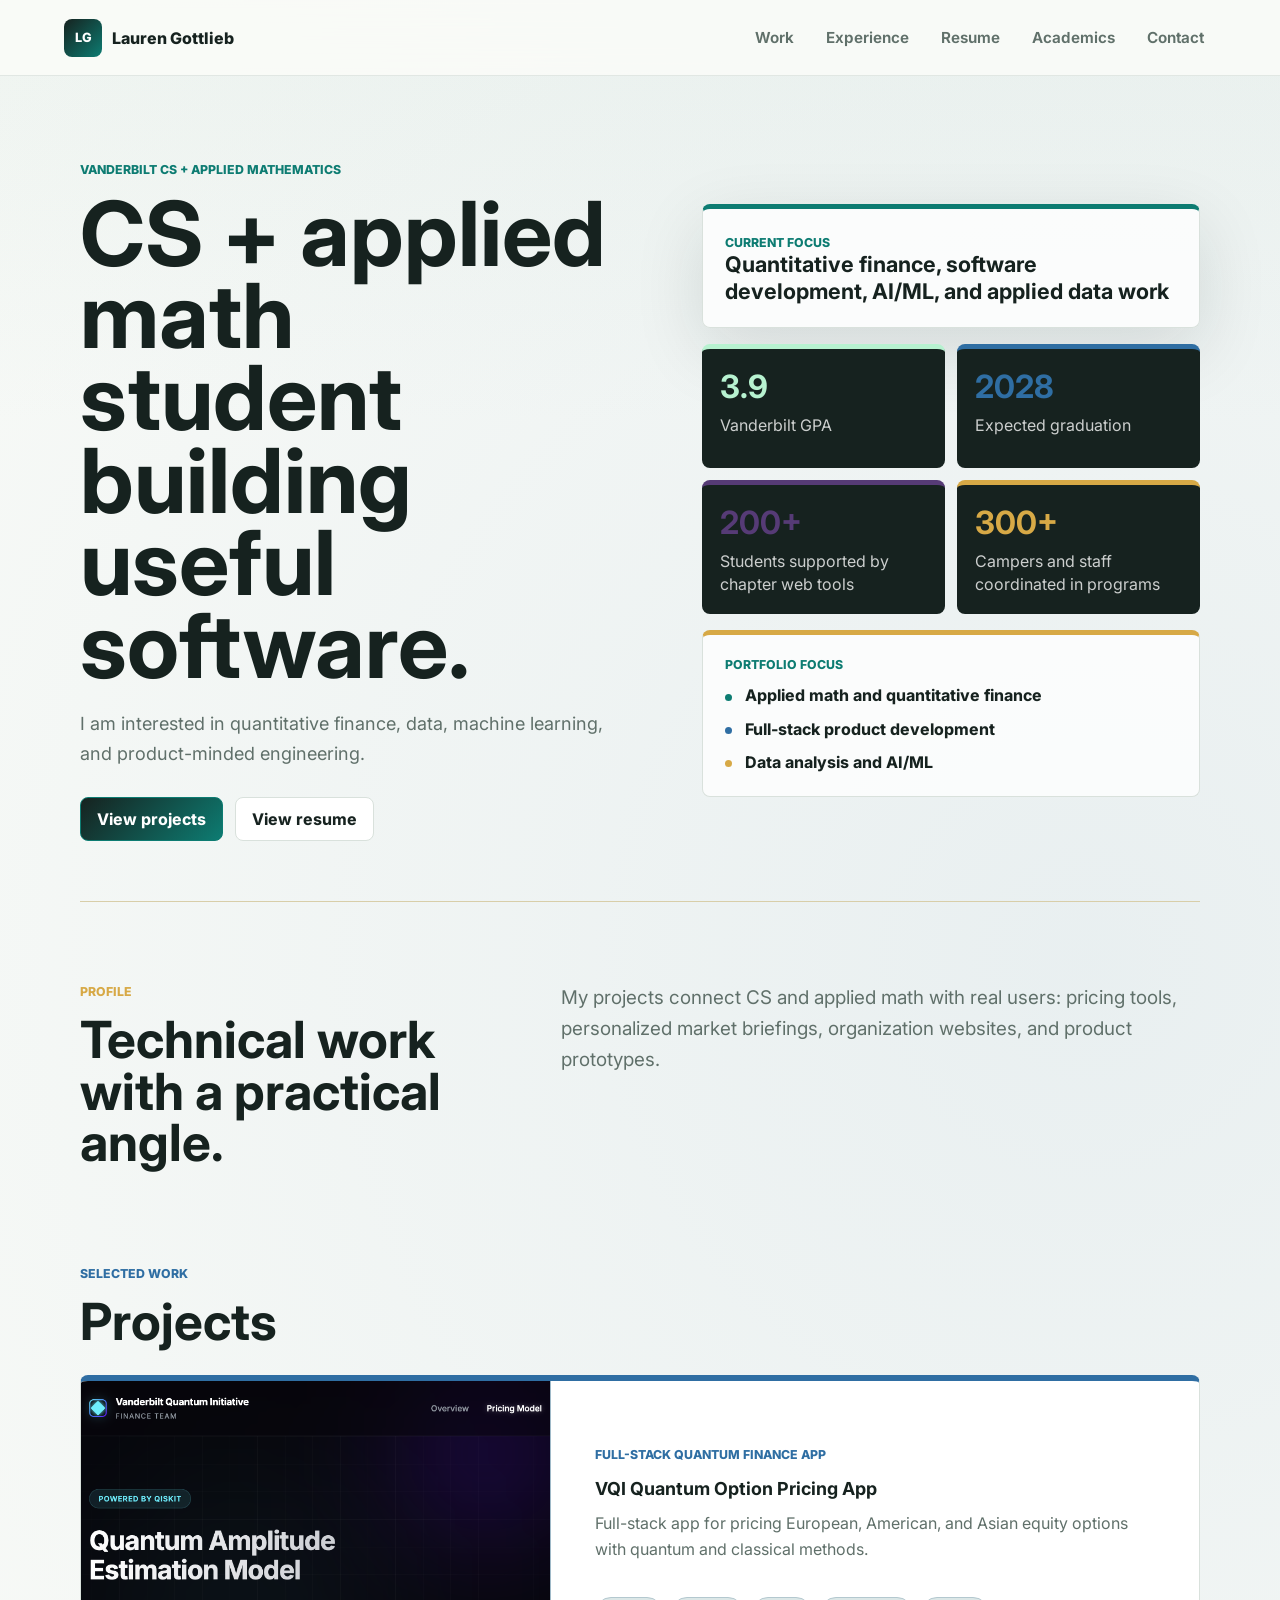
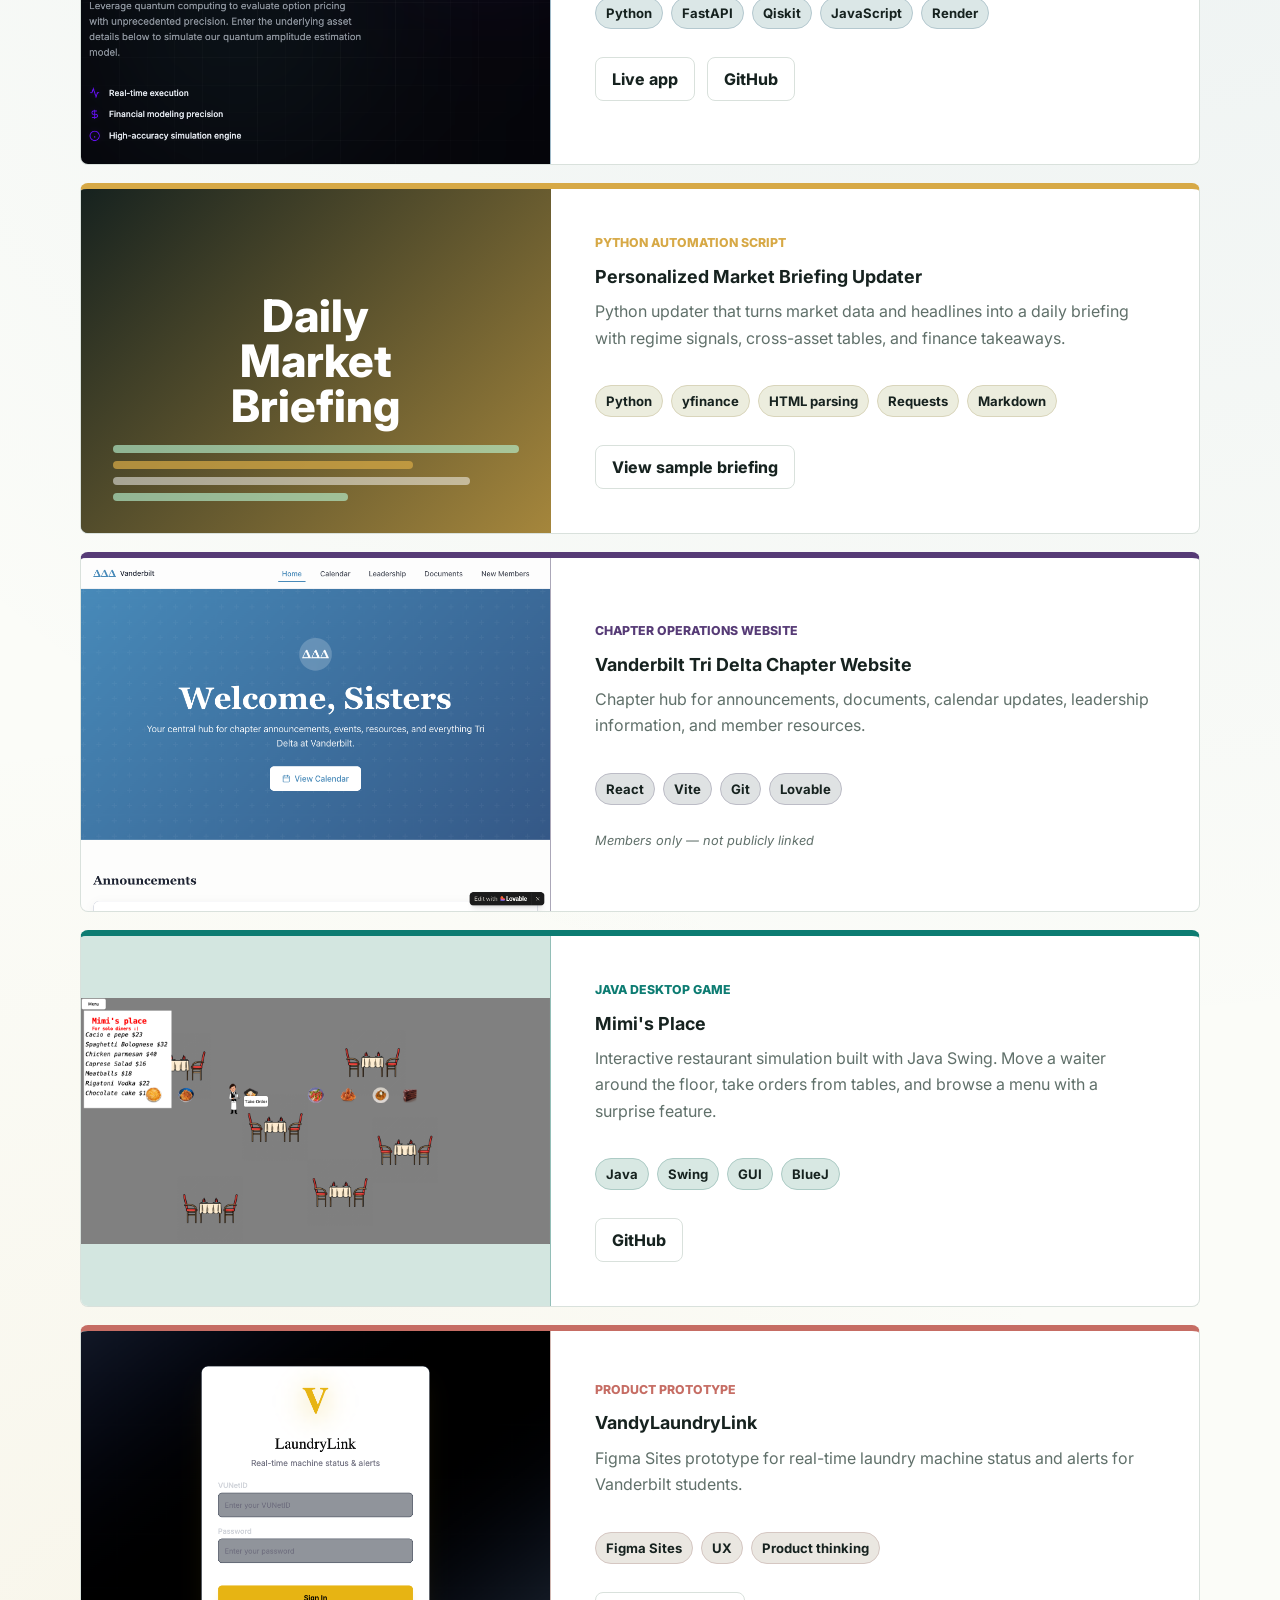
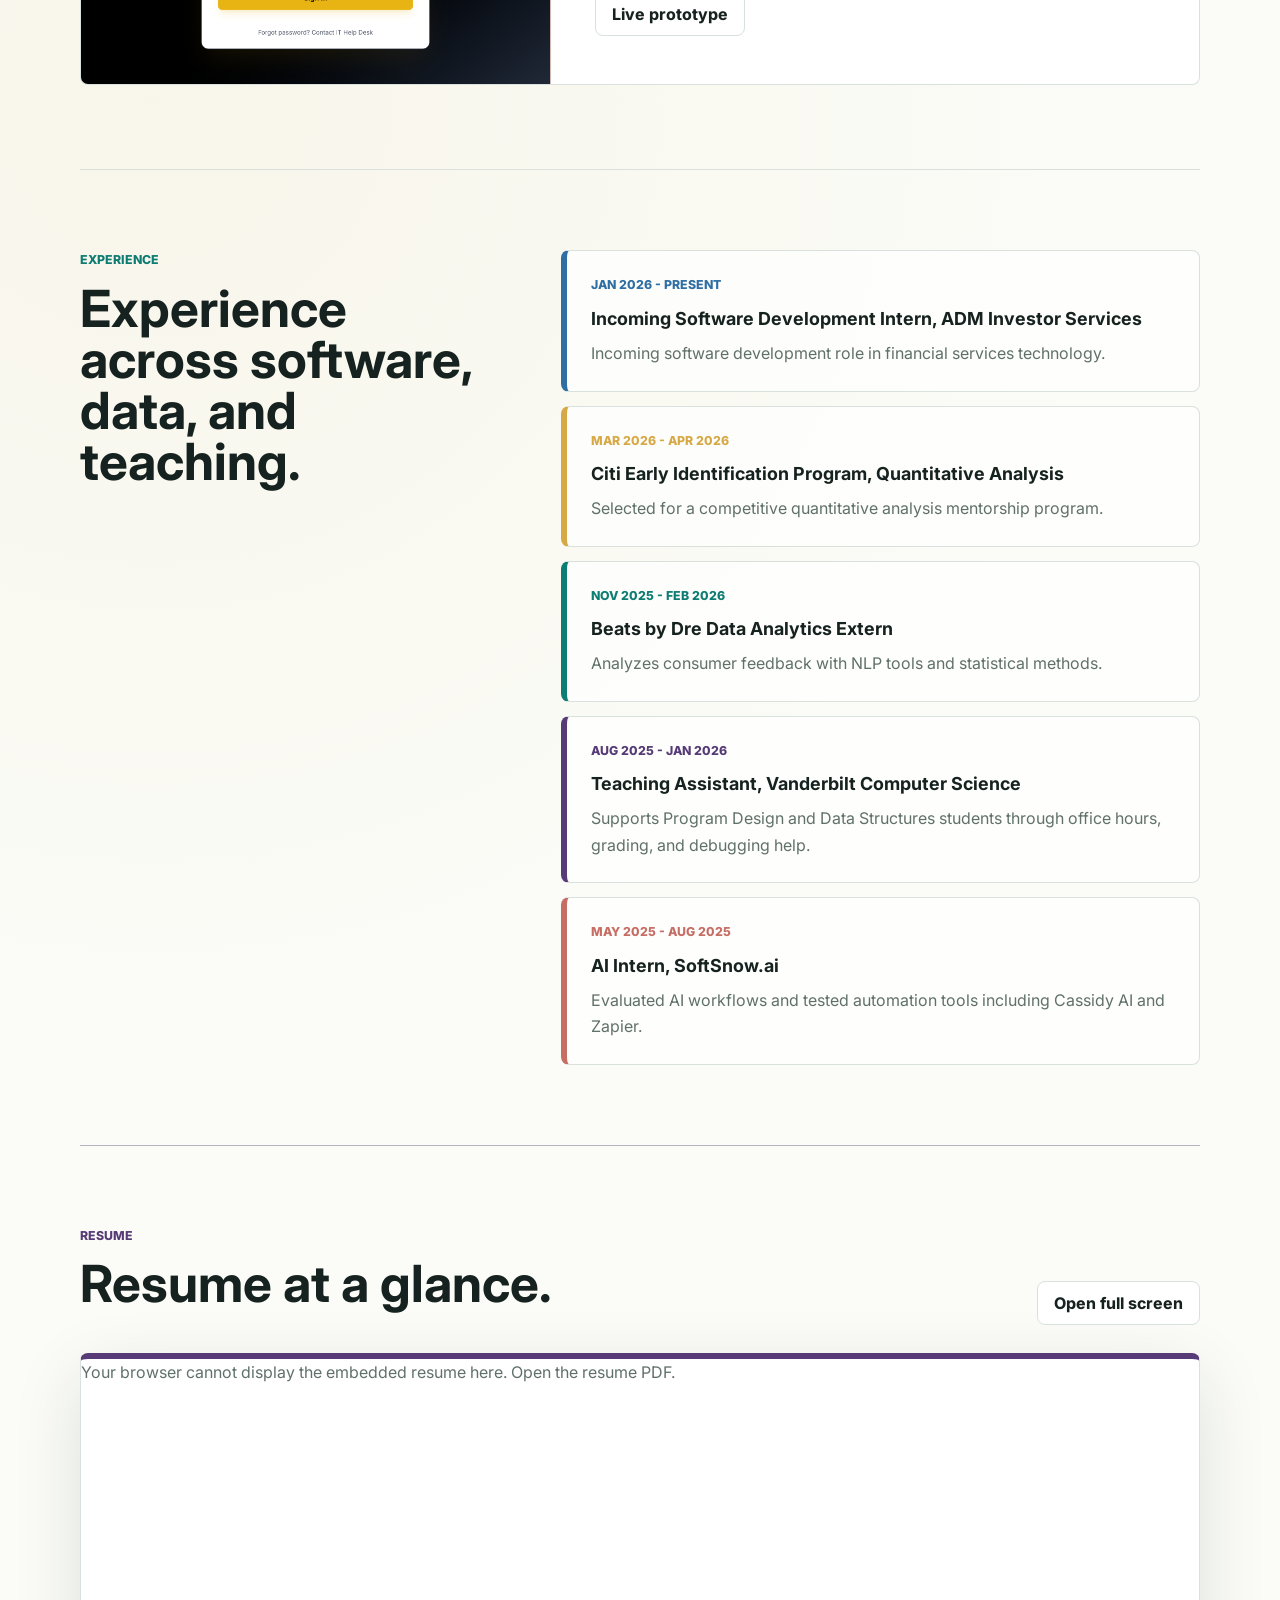
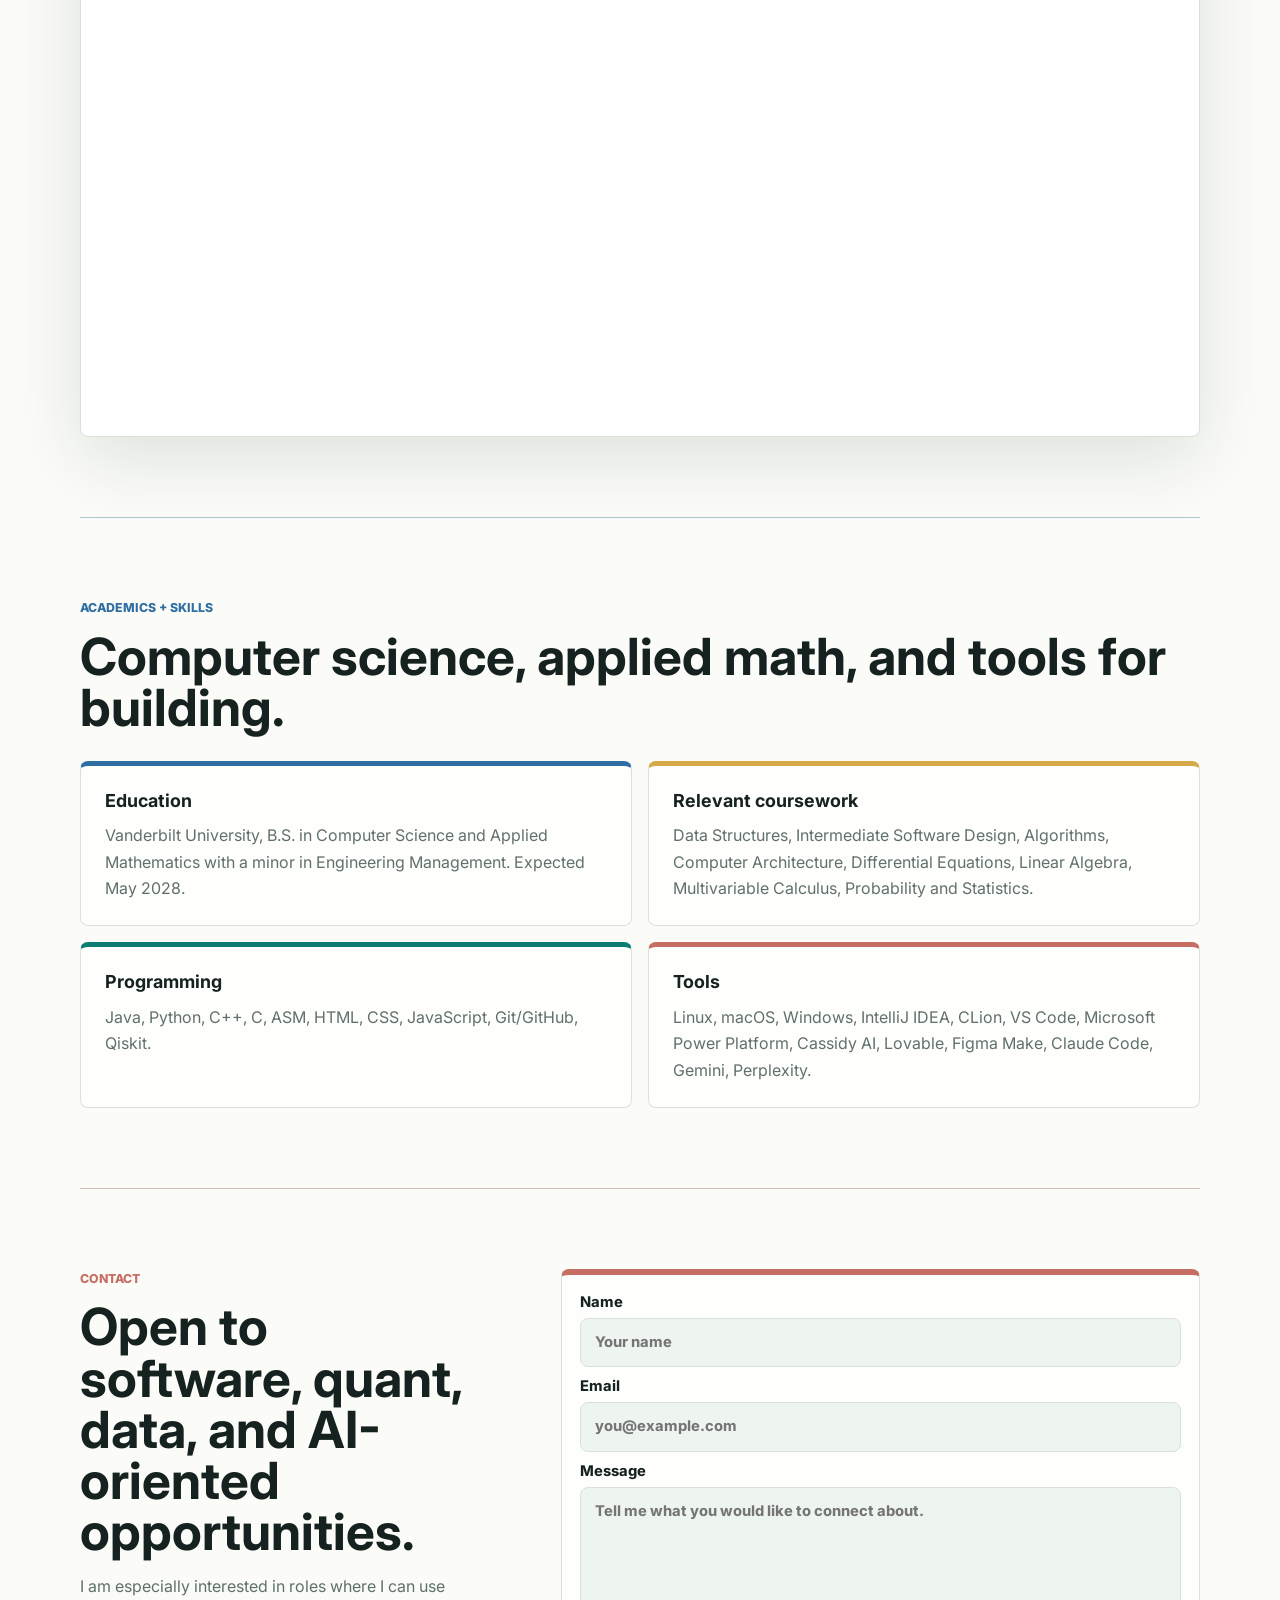
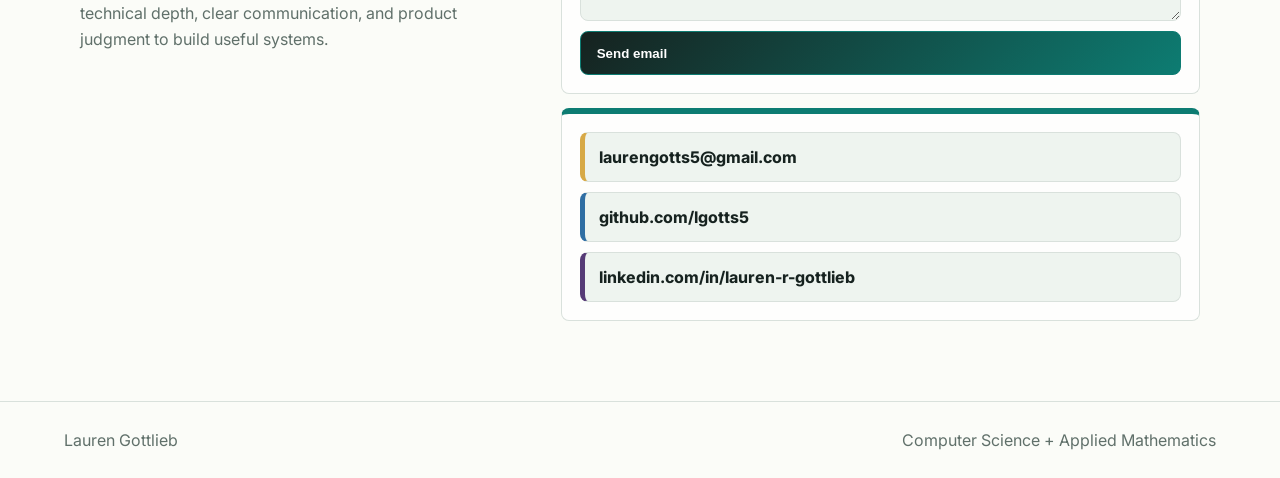
==== index.html @ f1e28b7d "Update index.html" ====
<!doctype html>
<html lang="en">
  <head>
    <meta charset="utf-8" />
    <meta name="viewport" content="width=device-width, initial-scale=1" />
    <meta
      name="description"
      content="Lauren Gottlieb is a Vanderbilt Computer Science and Applied Mathematics student building software across quantitative finance, data analytics, and web tools."
    />
    <title>Lauren Gottlieb | CS + Applied Math Portfolio</title>
    <link rel="preconnect" href="https://fonts.googleapis.com" />
    <link rel="preconnect" href="https://fonts.gstatic.com" crossorigin />
    <link
      href="https://fonts.googleapis.com/css2?family=Inter:wght@400;500;600;700;800&display=swap"
      rel="stylesheet"
    />
    <link rel="stylesheet" href="styles.css" />
  </head>
  <body>
    <header class="site-header">
      <a class="brand" href="#top" aria-label="Lauren Gottlieb home">
        <span class="brand-mark">LG</span>
        <span>Lauren Gottlieb</span>
      </a>
      <button class="nav-toggle" type="button" aria-label="Toggle navigation" aria-expanded="false">
        <span></span>
        <span></span>
      </button>
      <nav class="site-nav" aria-label="Main navigation">
        <a href="#work">Work</a>
        <a href="#experience">Experience</a>
        <a href="#resume">Resume</a>
        <a href="#academics">Academics</a>
        <a href="#contact">Contact</a>
      </nav>
    </header>

    <main id="top">
      <section class="hero section-shell">
        <div class="hero-copy">
          <p class="eyebrow">Vanderbilt CS + Applied Mathematics</p>
          <h1>CS + applied math student building useful software.</h1>
          <p class="hero-text">
            I am interested in quantitative finance, data, machine learning, and product-minded
            engineering.
          </p>
          <div class="hero-actions" aria-label="Primary links">
            <a class="button primary" href="#work">View projects</a>
            <a class="button secondary" href="#resume">View resume</a>
          </div>
        </div>
        <div class="hero-panel" aria-label="Portfolio highlights">
          <div class="signal-card">
            <span class="signal-label">Current focus</span>
            <strong>Quantitative finance, software development, AI/ML, and applied data work</strong>
          </div>
          <div class="metric-grid">
            <div>
              <strong>3.9</strong>
              <span>Vanderbilt GPA</span>
            </div>
            <div>
              <strong>2028</strong>
              <span>Expected graduation</span>
            </div>
            <div>
              <strong>200+</strong>
              <span>Students supported by chapter web tools</span>
            </div>
            <div>
              <strong>300+</strong>
              <span>Campers and staff coordinated in programs</span>
            </div>
          </div>
          <div class="focus-list" aria-label="Portfolio focus areas">
            <span>Portfolio focus</span>
            <ul>
              <li>Applied math and quantitative finance</li>
              <li>Full-stack product development</li>
              <li>Data analysis and AI/ML</li>
            </ul>
          </div>
        </div>
      </section>

      <section class="section-shell intro-grid" aria-label="Profile summary">
        <div>
          <p class="section-kicker">Profile</p>
          <h2>Technical work with a practical angle.</h2>
        </div>
        <p>
          My projects connect CS and applied math with real users: pricing tools, personalized
          market briefings, organization websites, and product prototypes.
        </p>
      </section>

      <section class="section-shell" id="work">
        <div class="section-heading">
          <p class="section-kicker">Selected Work</p>
          <h2>Projects</h2>
        </div>
        <div class="project-grid">
          <article class="project-card featured project-quantum">
            <div class="project-visual screenshot-visual">
              <img
                src="assets/vqi-app-screenshot.png"
                alt="Screenshot of the VQI Quantum Option Pricing App interface"
              />
            </div>
            <div class="project-content">
              <p class="project-type">Full-stack quantum finance app</p>
              <h3>VQI Quantum Option Pricing App</h3>
              <p>
                Full-stack app for pricing European, American, and Asian equity options with
                quantum and classical methods.
              </p>
              <ul class="tag-list" aria-label="Technologies">
                <li>Python</li>
                <li>FastAPI</li>
                <li>Qiskit</li>
                <li>JavaScript</li>
                <li>Render</li>
              </ul>
              <div class="link-row">
                <a href="https://vqifinanceapp.onrender.com" target="_blank" rel="noreferrer">Live app</a>
                <a href="https://github.com/lgotts5/vqifinanceapp" target="_blank" rel="noreferrer">GitHub</a>
              </div>
            </div>
          </article>

          <article class="project-card project-briefing">
            <div class="project-visual briefing">
              <span>Daily Market Briefing</span>
              <div class="ticker-tape">
                <i></i><i></i><i></i><i></i>
              </div>
            </div>
            <div class="project-content">
              <p class="project-type">Python automation script</p>
              <h3>Personalized Market Briefing Updater</h3>
              <p>
                Python updater that turns market data and headlines into a daily briefing with
                regime signals, cross-asset tables, and finance takeaways.
              </p>
              <ul class="tag-list" aria-label="Technologies">
                <li>Python</li>
                <li>yfinance</li>
                <li>HTML parsing</li>
                <li>Requests</li>
                <li>Markdown</li>
              </ul>
              <div class="link-row">
                <a href="briefing.html" target="_blank" rel="noreferrer">View sample briefing</a>
              </div>
            </div>
          </article>

          <article class="project-card project-community">
            <div class="project-visual screenshot-visual">
              <img
                src="assets/tridelta-screenshot.png"
                alt="Screenshot of the Vanderbilt Tri Delta chapter website"
              />
            </div>
            <div class="project-content">
              <p class="project-type">Chapter operations website</p>
              <h3>Vanderbilt Tri Delta Chapter Website</h3>
              <p>
                Chapter hub for announcements, documents, calendar updates, leadership information,
                and member resources.
              </p>
              <ul class="tag-list" aria-label="Technologies">
                <li>React</li>
                <li>Vite</li>
                <li>Git</li>
                <li>Lovable</li>
              </ul>
              <div class="link-row">
                <span class="link-note">Members only — not publicly linked</span>
              </div>
            </div>
          </article>

          <article class="project-card project-restaurant">
            <div class="project-visual screenshot-visual">
              <img
                src="assets/restaurant-screenshot.png"
                alt="Screenshot of Mimi's Place restaurant simulation"
                style="object-fit: contain; object-position: center;"
              />
            </div>
            <div class="project-content">
              <p class="project-type">Java desktop game</p>
              <h3>Mimi's Place</h3>
              <p>
                Interactive restaurant simulation built with Java Swing. Move a waiter around the floor, take orders from tables, and browse a menu with a surprise feature.
              </p>
              <ul class="tag-list" aria-label="Technologies">
                <li>Java</li>
                <li>Swing</li>
                <li>GUI</li>
                <li>BlueJ</li>
              </ul>
              <div class="link-row">
                <a href="https://github.com/lgotts5/restaurant-simulation" target="_blank" rel="noreferrer">GitHub</a>
              </div>
            </div>
          </article>

          <article class="project-card project-product">
            <div class="project-visual screenshot-visual">
              <img
                src="assets/laundrylink-screenshot.png"
                alt="Screenshot of the VandyLaundryLink prototype"
              />
            </div>
            <div class="project-content">
              <p class="project-type">Product prototype</p>
              <h3>VandyLaundryLink</h3>
              <p>
                Figma Sites prototype for real-time laundry machine status and alerts for
                Vanderbilt students.
              </p>
              <ul class="tag-list" aria-label="Technologies">
                <li>Figma Sites</li>
                <li>UX</li>
                <li>Product thinking</li>
              </ul>
              <div class="link-row">
                <a href="https://hire-zero-86492255.figma.site" target="_blank" rel="noreferrer">Live prototype</a>
              </div>
            </div>
          </article>
        </div>
      </section>

      <section class="section-shell two-column" id="experience">
        <div class="section-heading sticky-heading">
          <p class="section-kicker">Experience</p>
          <h2>Experience across software, data, and teaching.</h2>
        </div>
        <div class="timeline">
          <article class="timeline-item">
            <p class="date">Jan 2026 - Present</p>
            <h3>Incoming Software Development Intern, ADM Investor Services</h3>
            <p>Incoming software development role in financial services technology.</p>
          </article>
          <article class="timeline-item">
            <p class="date">Mar 2026 - Apr 2026</p>
            <h3>Citi Early Identification Program, Quantitative Analysis</h3>
            <p>
              Selected for a competitive quantitative analysis mentorship program.
            </p>
          </article>
          <article class="timeline-item">
            <p class="date">Nov 2025 - Feb 2026</p>
            <h3>Beats by Dre Data Analytics Extern</h3>
            <p>
              Analyzes consumer feedback with NLP tools and statistical methods.
            </p>
          </article>
          <article class="timeline-item">
            <p class="date">Aug 2025 - Jan 2026</p>
            <h3>Teaching Assistant, Vanderbilt Computer Science</h3>
            <p>
              Supports Program Design and Data Structures students through office hours, grading,
              and debugging help.
            </p>
          </article>
          <article class="timeline-item">
            <p class="date">May 2025 - Aug 2025</p>
            <h3>AI Intern, SoftSnow.ai</h3>
            <p>
              Evaluated AI workflows and tested automation tools including Cassidy AI and Zapier.
            </p>
          </article>
        </div>
      </section>

      <section class="section-shell resume-section" id="resume">
        <div class="section-heading resume-heading">
          <div>
            <p class="section-kicker">Resume</p>
            <h2>Resume at a glance.</h2>
          </div>
          <a class="button secondary" href="assets/Lauren Gottlieb Resume 2.0.pdf" target="_blank" rel="noreferrer">
            Open full screen
          </a>
        </div>
        <div class="resume-frame" aria-label="Embedded resume PDF">
          <object data="assets/Lauren Gottlieb Resume 2.0.pdf#toolbar=0" type="application/pdf">
            <p>
              Your browser cannot display the embedded resume here.
              <a href="assets/Lauren Gottlieb Resume 2.0.pdf" target="_blank" rel="noreferrer">Open the resume PDF</a>.
            </p>
          </object>
        </div>
      </section>

      <section class="section-shell skills-band" id="academics">
        <div class="section-heading">
          <p class="section-kicker">Academics + Skills</p>
          <h2>Computer science, applied math, and tools for building.</h2>
        </div>
        <div class="skills-grid">
          <div class="skill-block">
            <h3>Education</h3>
            <p>
              Vanderbilt University, B.S. in Computer Science and Applied Mathematics with a minor
              in Engineering Management. Expected May 2028.
            </p>
          </div>
          <div class="skill-block">
            <h3>Relevant coursework</h3>
            <p>
              Data Structures, Intermediate Software Design, Algorithms, Computer Architecture,
              Differential Equations, Linear Algebra, Multivariable Calculus, Probability and Statistics.
            </p>
          </div>
          <div class="skill-block">
            <h3>Programming</h3>
            <p>Java, Python, C++, C, ASM, HTML, CSS, JavaScript, Git/GitHub, Qiskit.</p>
          </div>
          <div class="skill-block">
            <h3>Tools</h3>
            <p>
              Linux, macOS, Windows, IntelliJ IDEA, CLion, VS Code, Microsoft Power Platform,
              Cassidy AI, Lovable, Figma Make, Claude Code, Gemini, Perplexity.
            </p>
          </div>
        </div>
      </section>

      <section class="section-shell contact-section" id="contact">
        <div>
          <p class="section-kicker">Contact</p>
          <h2>Open to software, quant, data, and AI-oriented opportunities.</h2>
          <p>
            I am especially interested in roles where I can use technical depth, clear communication,
            and product judgment to build useful systems.
          </p>
        </div>
        <div class="contact-stack">
          <form class="contact-form" id="contact-form">
            <label>
              Name
              <input name="name" type="text" autocomplete="name" placeholder="Your name" required />
            </label>
            <label>
              Email
              <input name="email" type="email" autocomplete="email" placeholder="you@example.com" required />
            </label>
            <label>
              Message
              <textarea name="message" rows="5" placeholder="Tell me what you would like to connect about." required></textarea>
            </label>
            <button class="button primary" type="submit">Send email</button>
          </form>
          <div class="contact-card" aria-label="Profile links">
            <a href="mailto:laurengotts5@gmail.com" target="_blank" rel="noreferrer">laurengotts5@gmail.com</a>
            <a href="https://github.com/lgotts5" target="_blank" rel="noreferrer">github.com/lgotts5</a>
            <a href="https://www.linkedin.com/in/lauren-r-gottlieb/" target="_blank" rel="noreferrer">linkedin.com/in/lauren-r-gottlieb</a>
          </div>
        </div>
      </section>
    </main>

    <footer class="site-footer">
      <span>Lauren Gottlieb</span>
      <span>Computer Science + Applied Mathematics</span>
    </footer>

    <script src="script.js"></script>
  </body>
</html>
---- styles.css ----
:root {
  --ink: #16221f;
  --muted: #60706a;
  --line: #d9e1dc;
  --paper: #fbfcf8;
  --soft: #eef4ef;
  --mint: #b7f2d0;
  --teal: #0d7c72;
  --blue: #2f6ea3;
  --plum: #563b76;
  --gold: #d7a946;
  --rose: #c66d64;
  --white: #ffffff;
  --shadow: 0 22px 70px rgba(20, 35, 31, 0.12);
}

* {
  box-sizing: border-box;
}

html {
  scroll-behavior: smooth;
}

body {
  margin: 0;
  font-family: Inter, system-ui, -apple-system, BlinkMacSystemFont, "Segoe UI", sans-serif;
  color: var(--ink);
  background:
    radial-gradient(circle at 85% 14%, rgba(47, 110, 163, 0.09), transparent 28%),
    radial-gradient(circle at 12% 48%, rgba(215, 169, 70, 0.08), transparent 26%),
    linear-gradient(180deg, rgba(238, 244, 239, 0.8), rgba(251, 252, 248, 0) 420px),
    var(--paper);
}

a {
  color: inherit;
  text-decoration: none;
}

.site-header {
  position: sticky;
  top: 0;
  z-index: 10;
  display: flex;
  align-items: center;
  justify-content: space-between;
  gap: 24px;
  padding: 18px clamp(20px, 5vw, 72px);
  background: rgba(251, 252, 248, 0.86);
  border-bottom: 1px solid rgba(217, 225, 220, 0.75);
  backdrop-filter: blur(16px);
}

.brand {
  display: inline-flex;
  align-items: center;
  gap: 10px;
  font-weight: 800;
}

.brand-mark {
  display: grid;
  width: 38px;
  height: 38px;
  place-items: center;
  color: var(--white);
  background: linear-gradient(135deg, var(--ink), var(--teal));
  border-radius: 8px;
  font-size: 0.8rem;
}

.site-nav {
  display: flex;
  align-items: center;
  gap: 8px;
}

.site-nav a {
  padding: 10px 12px;
  color: var(--muted);
  border-radius: 8px;
  font-size: 0.95rem;
  font-weight: 650;
}

.site-nav a:hover {
  color: var(--ink);
  background: var(--soft);
}

.nav-toggle {
  display: none;
}

.section-shell {
  width: min(1120px, calc(100% - 40px));
  margin: 0 auto;
}

.hero {
  display: grid;
  grid-template-columns: minmax(0, 1.05fr) minmax(320px, 0.95fr);
  gap: clamp(32px, 6vw, 72px);
  align-items: center;
  min-height: calc(100vh - 75px);
  padding: 72px 0 48px;
}

.eyebrow,
.section-kicker,
.project-type,
.date,
.signal-label {
  margin: 0 0 12px;
  color: var(--teal);
  font-size: 0.77rem;
  font-weight: 800;
  letter-spacing: 0;
  text-transform: uppercase;
}

h1,
h2,
h3,
p {
  margin-top: 0;
}

h1 {
  max-width: 740px;
  margin-bottom: 22px;
  font-size: clamp(3.1rem, 7vw, 6.8rem);
  line-height: 0.92;
  letter-spacing: 0;
}

h2 {
  margin-bottom: 16px;
  font-size: clamp(2rem, 4vw, 3.7rem);
  line-height: 1;
  letter-spacing: 0;
}

h3 {
  margin-bottom: 10px;
  font-size: 1.12rem;
  line-height: 1.25;
}

p {
  color: var(--muted);
  line-height: 1.65;
}

.hero-text {
  max-width: 650px;
  font-size: 1.13rem;
}

.hero-actions,
.link-row {
  display: flex;
  flex-wrap: wrap;
  gap: 12px;
  margin-top: 28px;
}

.link-note {
  font-size: 0.8rem;
  color: var(--muted, #888);
  font-style: italic;
  align-self: center;
}

.button,
.link-row a {
  display: inline-flex;
  align-items: center;
  min-height: 44px;
  padding: 0 16px;
  border: 1px solid var(--line);
  border-radius: 8px;
  font-weight: 750;
}

.button.primary {
  color: var(--white);
  background: linear-gradient(135deg, var(--ink), var(--teal));
  border-color: var(--teal);
}

.button.secondary,
.link-row a {
  background: var(--white);
}

.button:hover,
.link-row a:hover,
.contact-card a:hover {
  transform: translateY(-1px);
  box-shadow: 0 10px 24px rgba(20, 35, 31, 0.1);
}

.button.primary:hover {
  border-color: var(--gold);
  box-shadow: 0 12px 28px rgba(13, 124, 114, 0.2);
}

.hero-panel {
  display: grid;
  gap: 16px;
}

.signal-card,
.code-window,
.focus-list,
.skill-block,
.contact-card,
.contact-form,
.resume-frame {
  background: rgba(255, 255, 255, 0.78);
  border: 1px solid var(--line);
  border-radius: 8px;
  box-shadow: var(--shadow);
}

.signal-card {
  padding: 22px;
  border-top: 5px solid var(--teal);
}

.signal-card strong {
  display: block;
  font-size: 1.35rem;
  line-height: 1.25;
}

.metric-grid {
  display: grid;
  grid-template-columns: repeat(2, minmax(0, 1fr));
  gap: 12px;
}

.metric-grid div {
  min-height: 124px;
  padding: 18px;
  background: var(--ink);
  border-top: 5px solid var(--metric-accent, var(--mint));
  border-radius: 8px;
}

.metric-grid div:nth-child(1) {
  --metric-accent: var(--mint);
}

.metric-grid div:nth-child(2) {
  --metric-accent: var(--blue);
}

.metric-grid div:nth-child(3) {
  --metric-accent: var(--plum);
}

.metric-grid div:nth-child(4) {
  --metric-accent: var(--gold);
}

.metric-grid strong {
  display: block;
  color: var(--metric-accent, var(--mint));
  font-size: 2rem;
}

.metric-grid span {
  display: block;
  margin-top: 8px;
  color: rgba(255, 255, 255, 0.78);
  line-height: 1.45;
}

.code-window {
  overflow: hidden;
  color: #dff7e8;
  background: #10211d;
}

.focus-list {
  padding: 22px;
  border-top: 5px solid var(--gold);
  box-shadow: none;
}

.focus-list span {
  display: block;
  margin-bottom: 12px;
  color: var(--teal);
  font-size: 0.77rem;
  font-weight: 800;
  letter-spacing: 0;
  text-transform: uppercase;
}

.focus-list ul {
  display: grid;
  gap: 10px;
  padding: 0;
  margin: 0;
  list-style: none;
}

.focus-list li {
  position: relative;
  padding-left: 20px;
  color: var(--ink);
  font-weight: 750;
  line-height: 1.45;
}

.focus-list li::before {
  position: absolute;
  top: 0.58em;
  left: 0;
  width: 7px;
  height: 7px;
  content: "";
  background: var(--teal);
  border-radius: 50%;
}

.focus-list li:nth-child(2)::before {
  background: var(--blue);
}

.focus-list li:nth-child(3)::before {
  background: var(--gold);
}

.window-dots {
  display: flex;
  gap: 7px;
  padding: 14px 16px;
  border-bottom: 1px solid rgba(255, 255, 255, 0.1);
}

.window-dots span {
  width: 10px;
  height: 10px;
  background: var(--gold);
  border-radius: 50%;
}

.window-dots span:nth-child(2) {
  background: var(--rose);
}

.window-dots span:nth-child(3) {
  background: var(--mint);
}

pre {
  margin: 0;
  padding: 22px;
  overflow-x: auto;
  font-size: 0.95rem;
  line-height: 1.65;
}

.intro-grid,
.two-column,
.contact-section {
  display: grid;
  grid-template-columns: 0.78fr 1.22fr;
  gap: clamp(28px, 6vw, 72px);
  padding: 80px 0;
  border-top: 1px solid var(--line);
}

.intro-grid {
  border-top-color: color-mix(in srgb, var(--gold) 34%, var(--line));
}

.intro-grid .section-kicker {
  color: var(--gold);
}

#work .section-kicker {
  color: var(--blue);
}

#experience .section-kicker {
  color: var(--teal);
}

#resume .section-kicker {
  color: var(--plum);
}

#academics .section-kicker {
  color: var(--blue);
}

#contact .section-kicker {
  color: var(--rose);
}

.intro-grid p:last-child {
  margin-bottom: 0;
  font-size: 1.18rem;
}

.section-heading {
  margin-bottom: 28px;
}

.project-grid {
  display: grid;
  gap: 18px;
  padding-bottom: 84px;
}

.project-card {
  display: grid;
  grid-template-columns: 0.42fr 0.58fr;
  min-height: 330px;
  overflow: hidden;
  background: var(--white);
  border: 1px solid var(--line);
  border-radius: 8px;
  border-top: 6px solid var(--accent, var(--teal));
}

.project-card.featured {
  min-height: 390px;
}

.project-visual {
  position: relative;
  display: grid;
  min-height: 260px;
  place-items: center;
  overflow: hidden;
  color: var(--white);
  font-weight: 800;
}

.project-visual span {
  position: relative;
  z-index: 2;
  width: min-content;
  min-width: 160px;
  text-align: center;
  font-size: clamp(1.35rem, 4vw, 2.8rem);
  line-height: 1;
}

.screenshot-visual {
  align-items: stretch;
  background: color-mix(in srgb, var(--accent, var(--teal)) 12%, var(--soft));
}

.screenshot-visual img {
  width: 100%;
  height: 100%;
  min-height: 260px;
  object-fit: cover;
  object-position: top center;
  border-right: 1px solid color-mix(in srgb, var(--accent, var(--teal)) 35%, var(--line));
}

.project-quantum {
  --accent: var(--blue);
}

.project-briefing {
  --accent: var(--gold);
}

.project-community {
  --accent: var(--plum);
}

.project-product {
  --accent: var(--rose);
}

.project-card .project-type {
  color: var(--accent, var(--teal));
}

.project-card .tag-list li {
  background: color-mix(in srgb, var(--accent, var(--teal)) 10%, var(--soft));
  border-color: color-mix(in srgb, var(--accent, var(--teal)) 22%, var(--line));
}

.project-card .link-row a:hover {
  border-color: color-mix(in srgb, var(--accent, var(--teal)) 55%, var(--line));
}

.quantum {
  background:
    linear-gradient(135deg, rgba(13, 124, 114, 0.92), rgba(86, 59, 118, 0.9)),
    #17413d;
}

.chapter {
  background:
    linear-gradient(135deg, rgba(86, 59, 118, 0.92), rgba(198, 109, 100, 0.88)),
    #563b76;
}

.laundry {
  background:
    linear-gradient(135deg, rgba(13, 124, 114, 0.92), rgba(215, 169, 70, 0.9)),
    #0d7c72;
}

.briefing {
  background:
    linear-gradient(135deg, rgba(22, 34, 31, 0.94), rgba(215, 169, 70, 0.74)),
    #16221f;
}

.orbit {
  position: absolute;
  width: 72%;
  aspect-ratio: 1;
  border: 1px solid rgba(255, 255, 255, 0.42);
  border-radius: 50%;
}

.orbit.two {
  width: 44%;
  transform: rotate(42deg);
}

.stack-lines,
.machine-grid,
.ticker-tape {
  position: absolute;
  inset: auto 32px 32px;
}

.stack-lines::before,
.stack-lines::after {
  content: "";
  display: block;
  height: 9px;
  margin-top: 12px;
  background: rgba(255, 255, 255, 0.52);
  border-radius: 999px;
}

.machine-grid {
  display: grid;
  grid-template-columns: repeat(4, 1fr);
  gap: 8px;
}

.machine-grid i {
  height: 54px;
  border: 2px solid rgba(255, 255, 255, 0.55);
  border-radius: 8px;
}

.ticker-tape {
  display: grid;
  gap: 8px;
}

.ticker-tape i {
  display: block;
  height: 8px;
  background: rgba(183, 242, 208, 0.64);
  border-radius: 999px;
}

.ticker-tape i:nth-child(2) {
  width: 74%;
  background: rgba(215, 169, 70, 0.72);
}

.ticker-tape i:nth-child(3) {
  width: 88%;
  background: rgba(255, 255, 255, 0.5);
}

.ticker-tape i:nth-child(4) {
  width: 58%;
}

.project-content {
  display: flex;
  flex-direction: column;
  justify-content: center;
  padding: clamp(24px, 4vw, 44px);
}

.tag-list {
  display: flex;
  flex-wrap: wrap;
  gap: 8px;
  padding: 0;
  margin: 18px 0 0;
  list-style: none;
}

.tag-list li {
  padding: 7px 10px;
  color: var(--ink);
  background: var(--soft);
  border: 1px solid var(--line);
  border-radius: 999px;
  font-size: 0.82rem;
  font-weight: 700;
}

.sticky-heading {
  align-self: start;
  position: sticky;
  top: 104px;
}

.timeline {
  display: grid;
  gap: 14px;
}

.timeline-item {
  --timeline-accent: var(--teal);
  padding: 24px;
  background: rgba(255, 255, 255, 0.72);
  border: 1px solid var(--line);
  border-left: 6px solid var(--timeline-accent);
  border-radius: 8px;
}

.timeline-item:nth-child(1) {
  --timeline-accent: var(--blue);
}

.timeline-item:nth-child(2) {
  --timeline-accent: var(--gold);
}

.timeline-item:nth-child(3) {
  --timeline-accent: var(--teal);
}

.timeline-item:nth-child(4) {
  --timeline-accent: var(--plum);
}

.timeline-item:nth-child(5) {
  --timeline-accent: var(--rose);
}

.timeline-item .date {
  color: var(--timeline-accent);
}

.timeline-item p:last-child,
.skill-block p:last-child,
.contact-section p:last-child {
  margin-bottom: 0;
}

.skills-band {
  padding: 80px 0;
  border-top: 1px solid color-mix(in srgb, var(--blue) 26%, var(--line));
}

.resume-section {
  padding: 80px 0;
  border-top: 1px solid color-mix(in srgb, var(--plum) 28%, var(--line));
}

.resume-heading {
  display: flex;
  align-items: end;
  justify-content: space-between;
  gap: 20px;
}

.resume-frame {
  height: min(76vh, 920px);
  min-height: 620px;
  overflow: hidden;
  background: var(--white);
  border-top: 6px solid var(--plum);
}

.resume-frame object {
  display: block;
  width: 100%;
  height: 100%;
  border: 0;
}

.skills-grid {
  display: grid;
  grid-template-columns: repeat(2, minmax(0, 1fr));
  gap: 16px;
}

.skill-block {
  --skill-accent: var(--teal);
  padding: 24px;
  border-top: 5px solid var(--skill-accent);
  box-shadow: none;
}

.skill-block:nth-child(1) {
  --skill-accent: var(--blue);
}

.skill-block:nth-child(2) {
  --skill-accent: var(--gold);
}

.skill-block:nth-child(3) {
  --skill-accent: var(--teal);
}

.skill-block:nth-child(4) {
  --skill-accent: var(--rose);
}

.contact-section {
  align-items: start;
  border-top-color: color-mix(in srgb, var(--rose) 30%, var(--line));
}

.contact-stack {
  display: grid;
  gap: 14px;
}

.contact-form,
.contact-card {
  display: grid;
  gap: 10px;
  padding: 18px;
  border-top: 6px solid var(--rose);
  box-shadow: none;
}

.contact-card {
  border-top-color: var(--teal);
}

.contact-form label {
  display: grid;
  gap: 7px;
  color: var(--ink);
  font-size: 0.92rem;
  font-weight: 750;
}

.contact-form input,
.contact-form textarea {
  width: 100%;
  padding: 13px 14px;
  color: var(--ink);
  background: var(--soft);
  border: 1px solid var(--line);
  border-radius: 8px;
  font: inherit;
  line-height: 1.45;
}

.contact-form textarea {
  resize: vertical;
}

.contact-form input:focus,
.contact-form textarea:focus {
  border-color: var(--rose);
  outline: 3px solid rgba(198, 109, 100, 0.16);
}

.contact-card a {
  display: block;
  padding: 14px;
  overflow-wrap: anywhere;
  background: var(--soft);
  border: 1px solid var(--line);
  border-radius: 8px;
  font-weight: 750;
}

.contact-card a:nth-child(1) {
  border-left: 5px solid var(--gold);
}

.contact-card a:nth-child(2) {
  border-left: 5px solid var(--blue);
}

.contact-card a:nth-child(3) {
  border-left: 5px solid var(--plum);
}

.site-footer {
  display: flex;
  justify-content: space-between;
  gap: 16px;
  padding: 28px clamp(20px, 5vw, 72px);
  color: var(--muted);
  border-top: 1px solid var(--line);
}

@media (max-width: 820px) {
  .site-header {
    align-items: center;
  }

  .nav-toggle {
    display: inline-grid;
    width: 42px;
    height: 42px;
    place-items: center;
    background: var(--white);
    border: 1px solid var(--line);
    border-radius: 8px;
  }

  .nav-toggle span {
    width: 18px;
    height: 2px;
    background: var(--ink);
  }

  .site-nav {
    position: absolute;
    top: 75px;
    right: 20px;
    left: 20px;
    display: none;
    flex-direction: column;
    align-items: stretch;
    padding: 10px;
    background: var(--white);
    border: 1px solid var(--line);
    border-radius: 8px;
    box-shadow: var(--shadow);
  }

  .site-nav.is-open {
    display: flex;
  }

  .hero,
  .intro-grid,
  .two-column,
  .contact-section,
  .project-card {
    grid-template-columns: 1fr;
  }

  .hero {
    min-height: auto;
    padding-top: 52px;
  }

  h1 {
    font-size: clamp(3rem, 16vw, 4.8rem);
  }

  .sticky-heading {
    position: static;
  }

  .resume-heading {
    align-items: start;
    flex-direction: column;
  }

  .skills-grid,
  .metric-grid {
    grid-template-columns: 1fr;
  }

  .site-footer {
    flex-direction: column;
  }
}

@media (max-width: 520px) {
  .section-shell {
    width: min(100% - 28px, 1120px);
  }

  .site-header {
    padding-inline: 14px;
  }

  .brand span:last-child {
    display: none;
  }

  .hero-actions,
  .link-row {
    flex-direction: column;
  }

  .button,
  .link-row a {
    justify-content: center;
    width: 100%;
  }

  .resume-frame {
    min-height: 520px;
  }
}
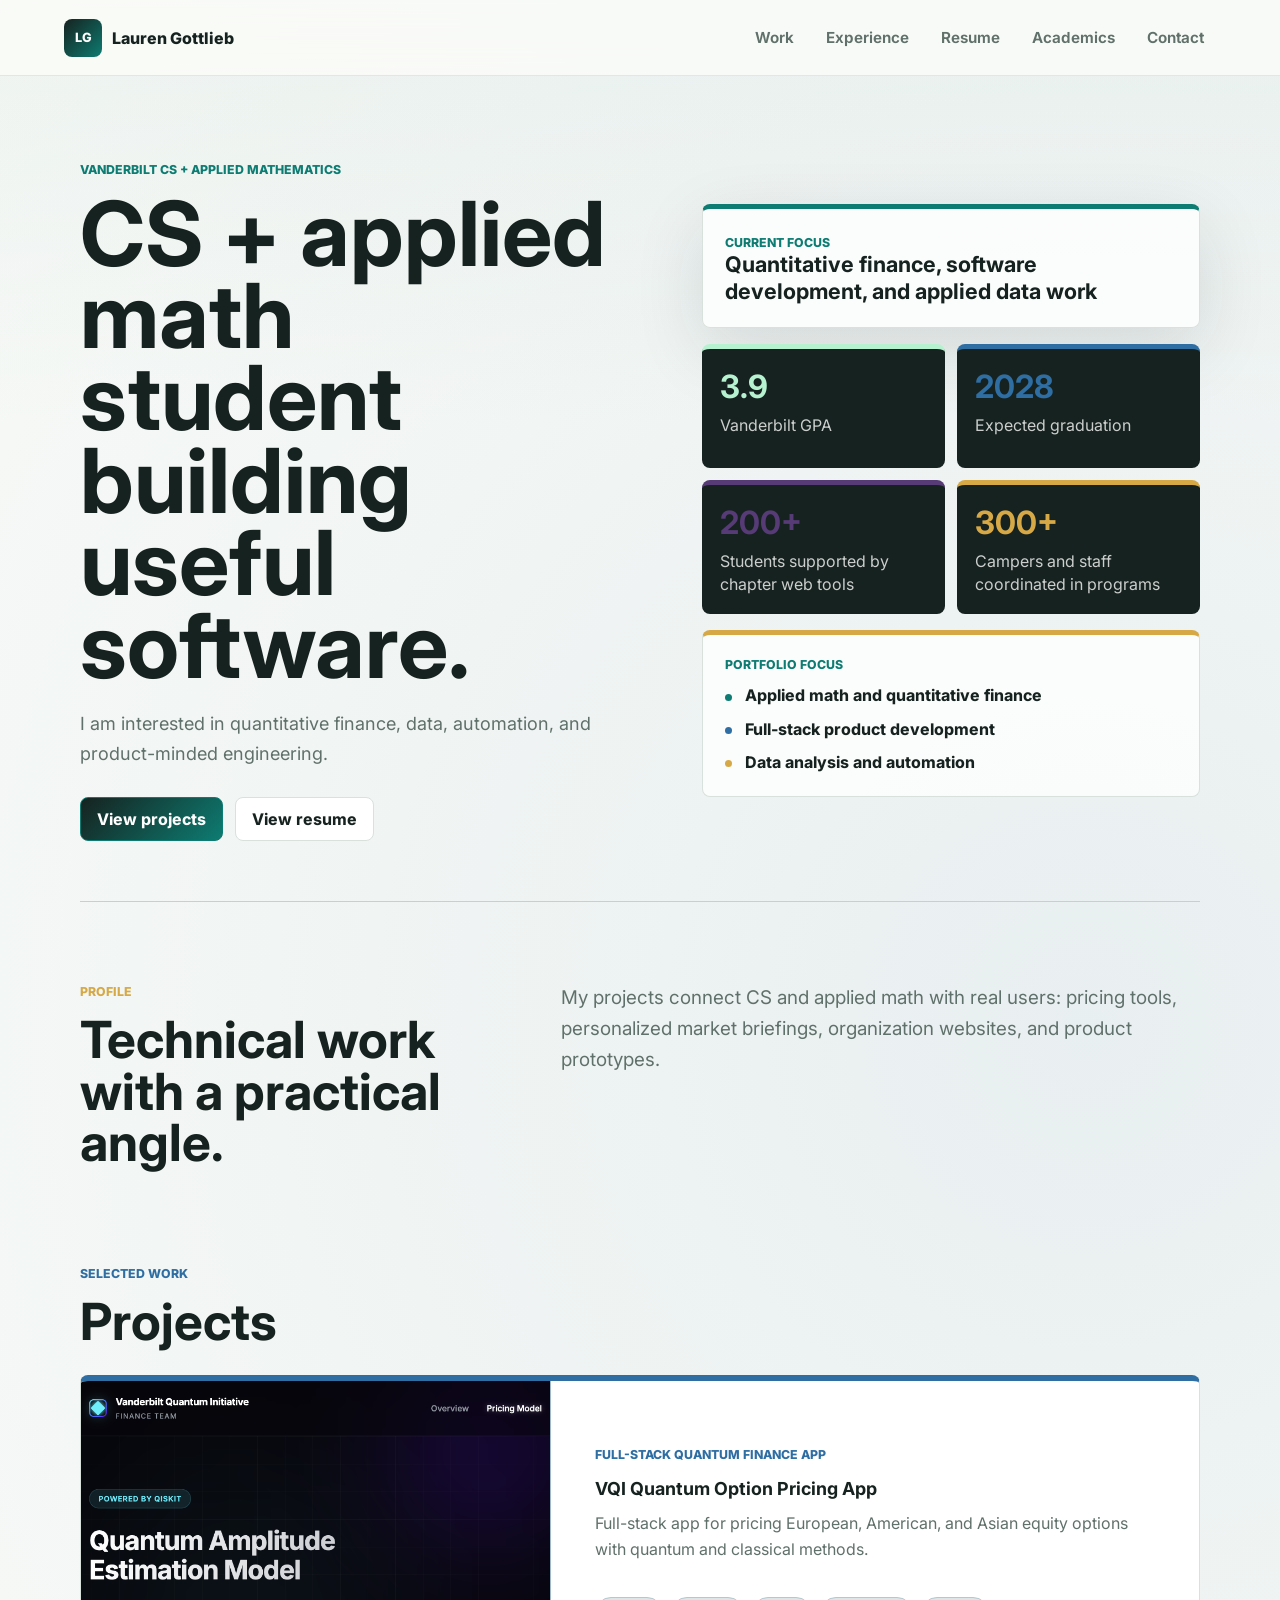
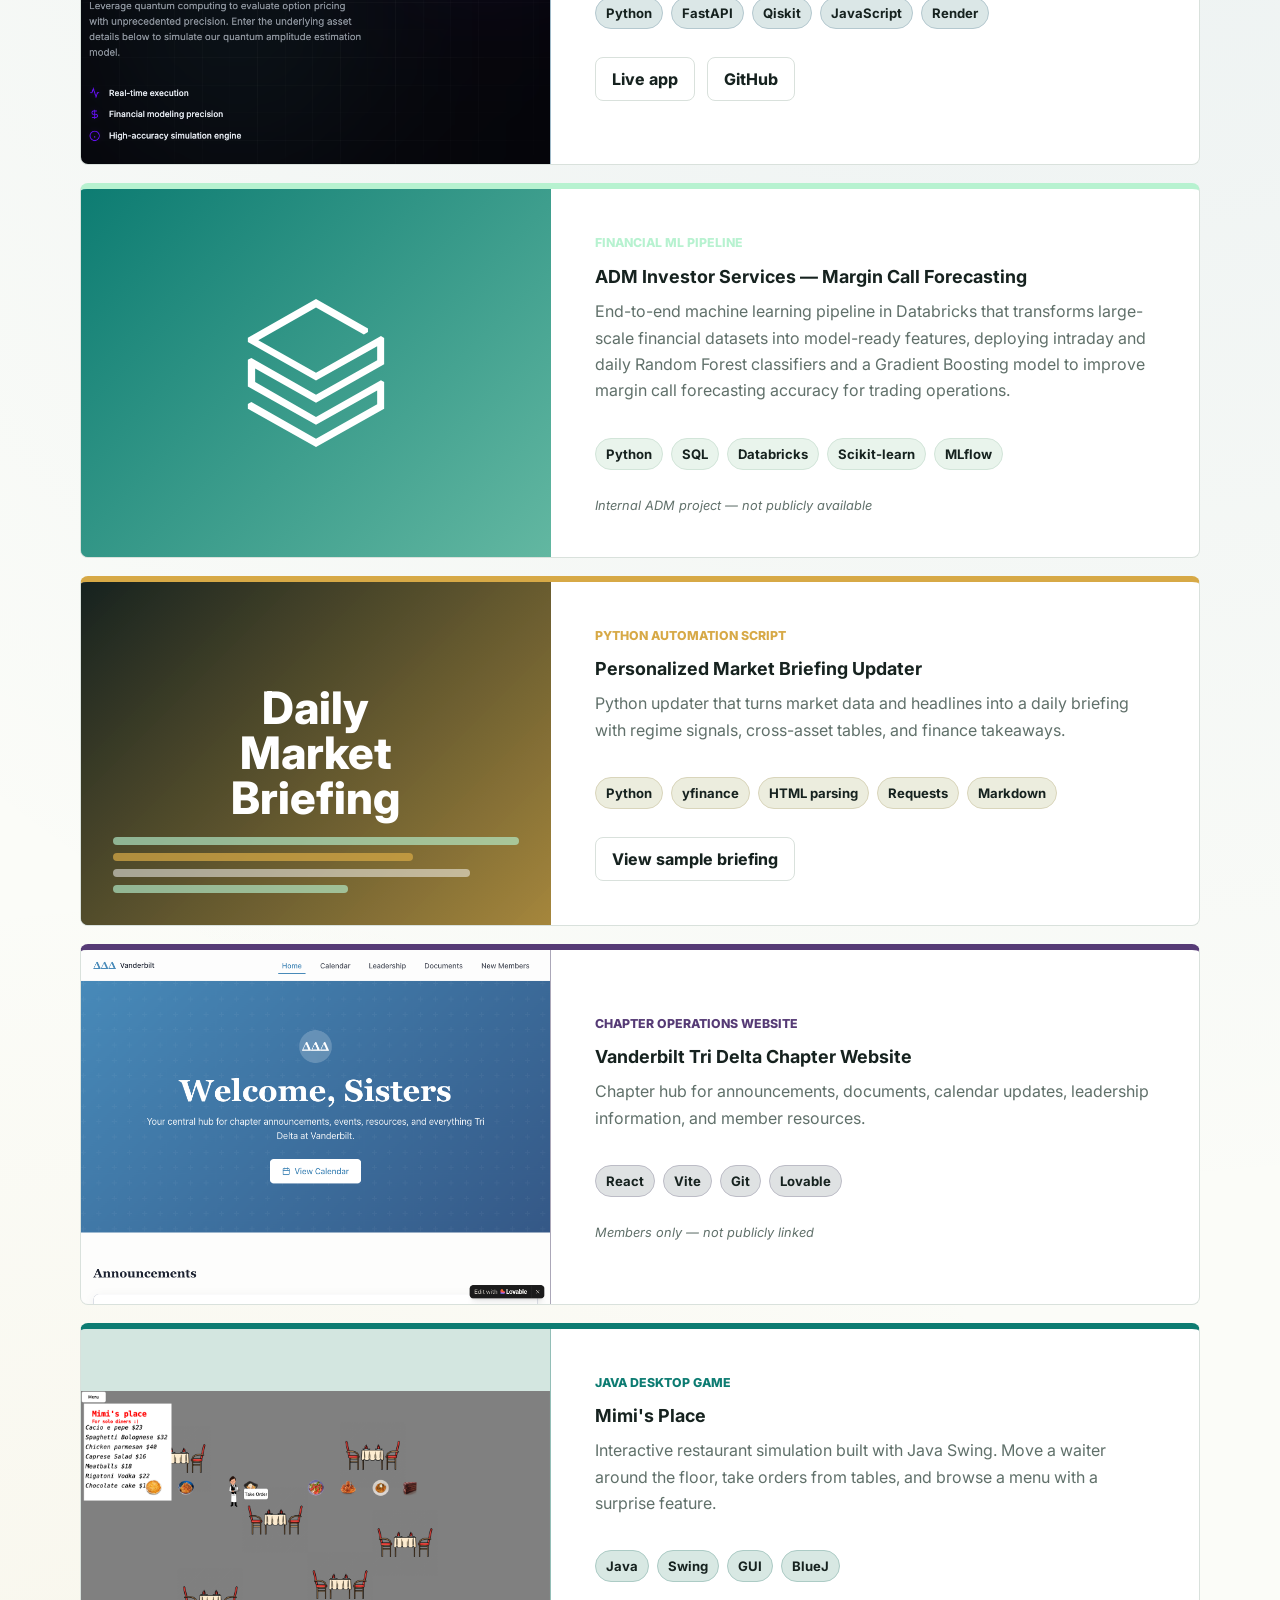
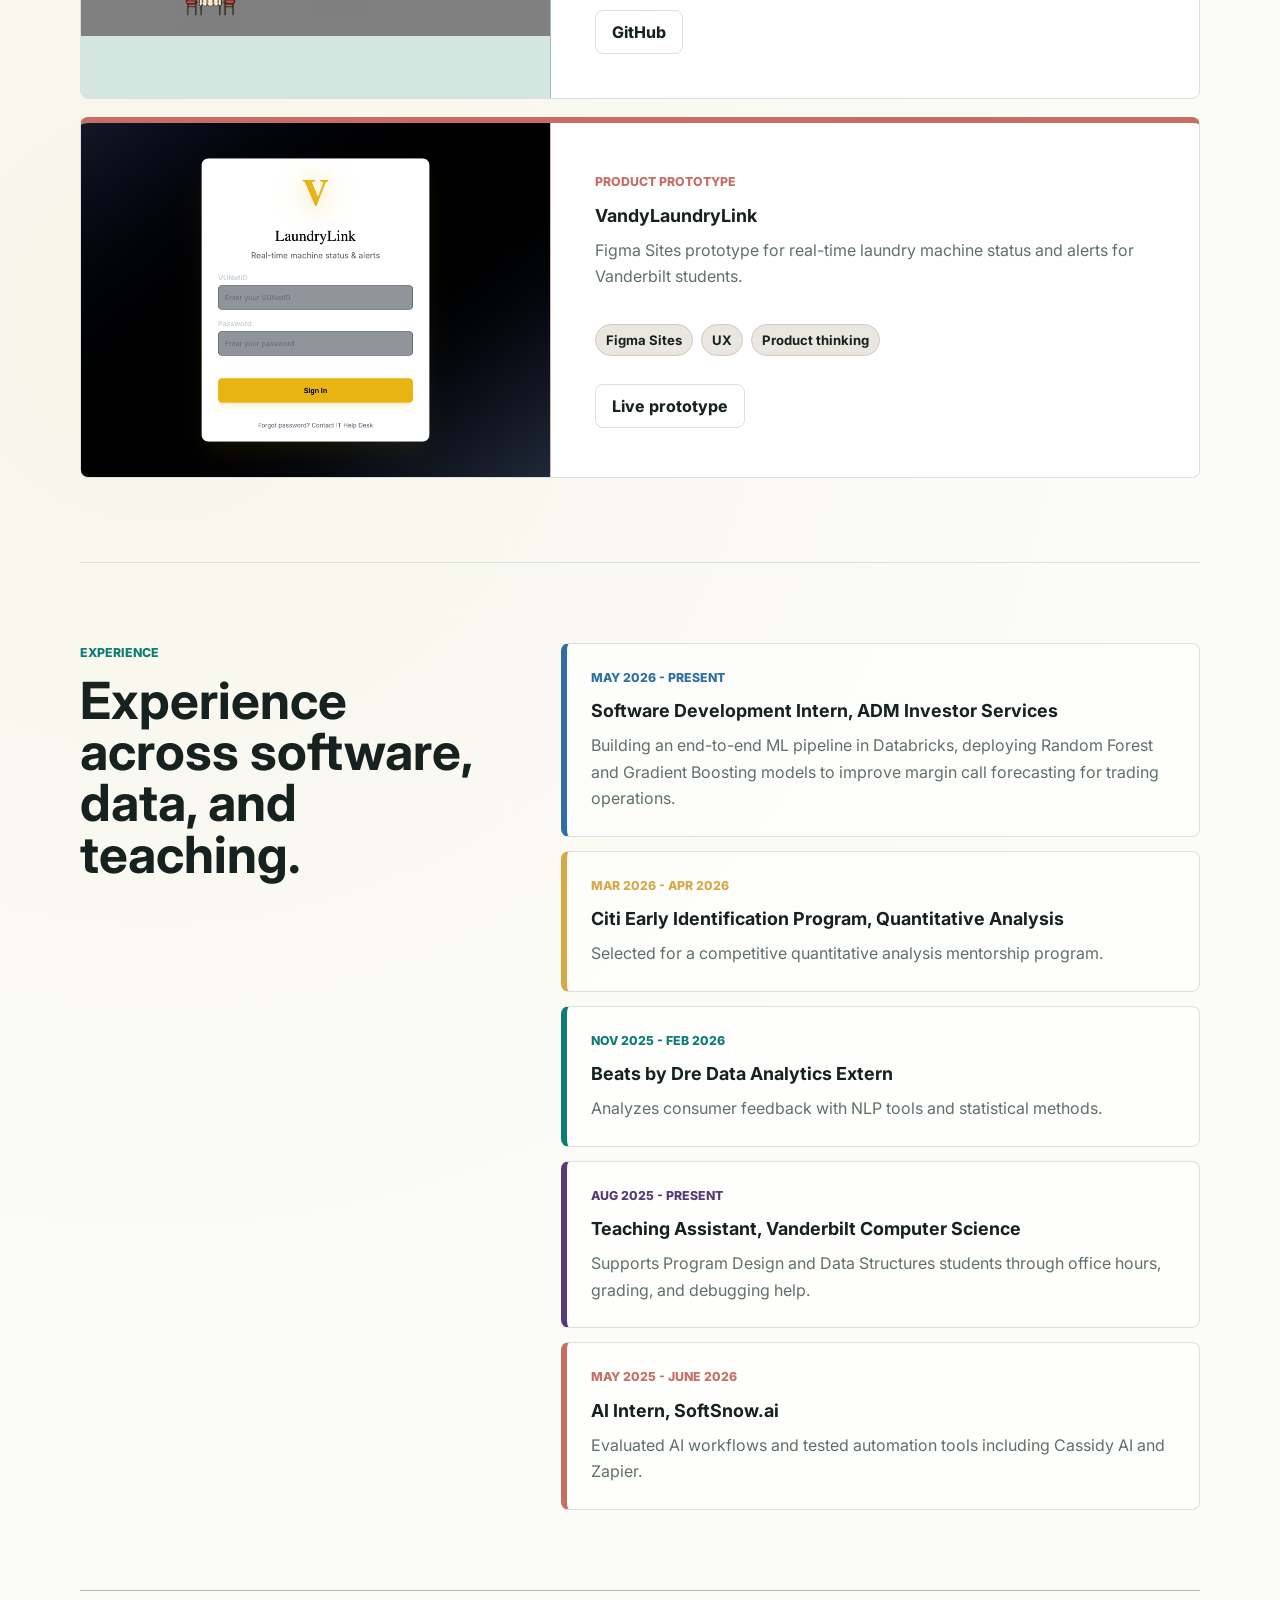
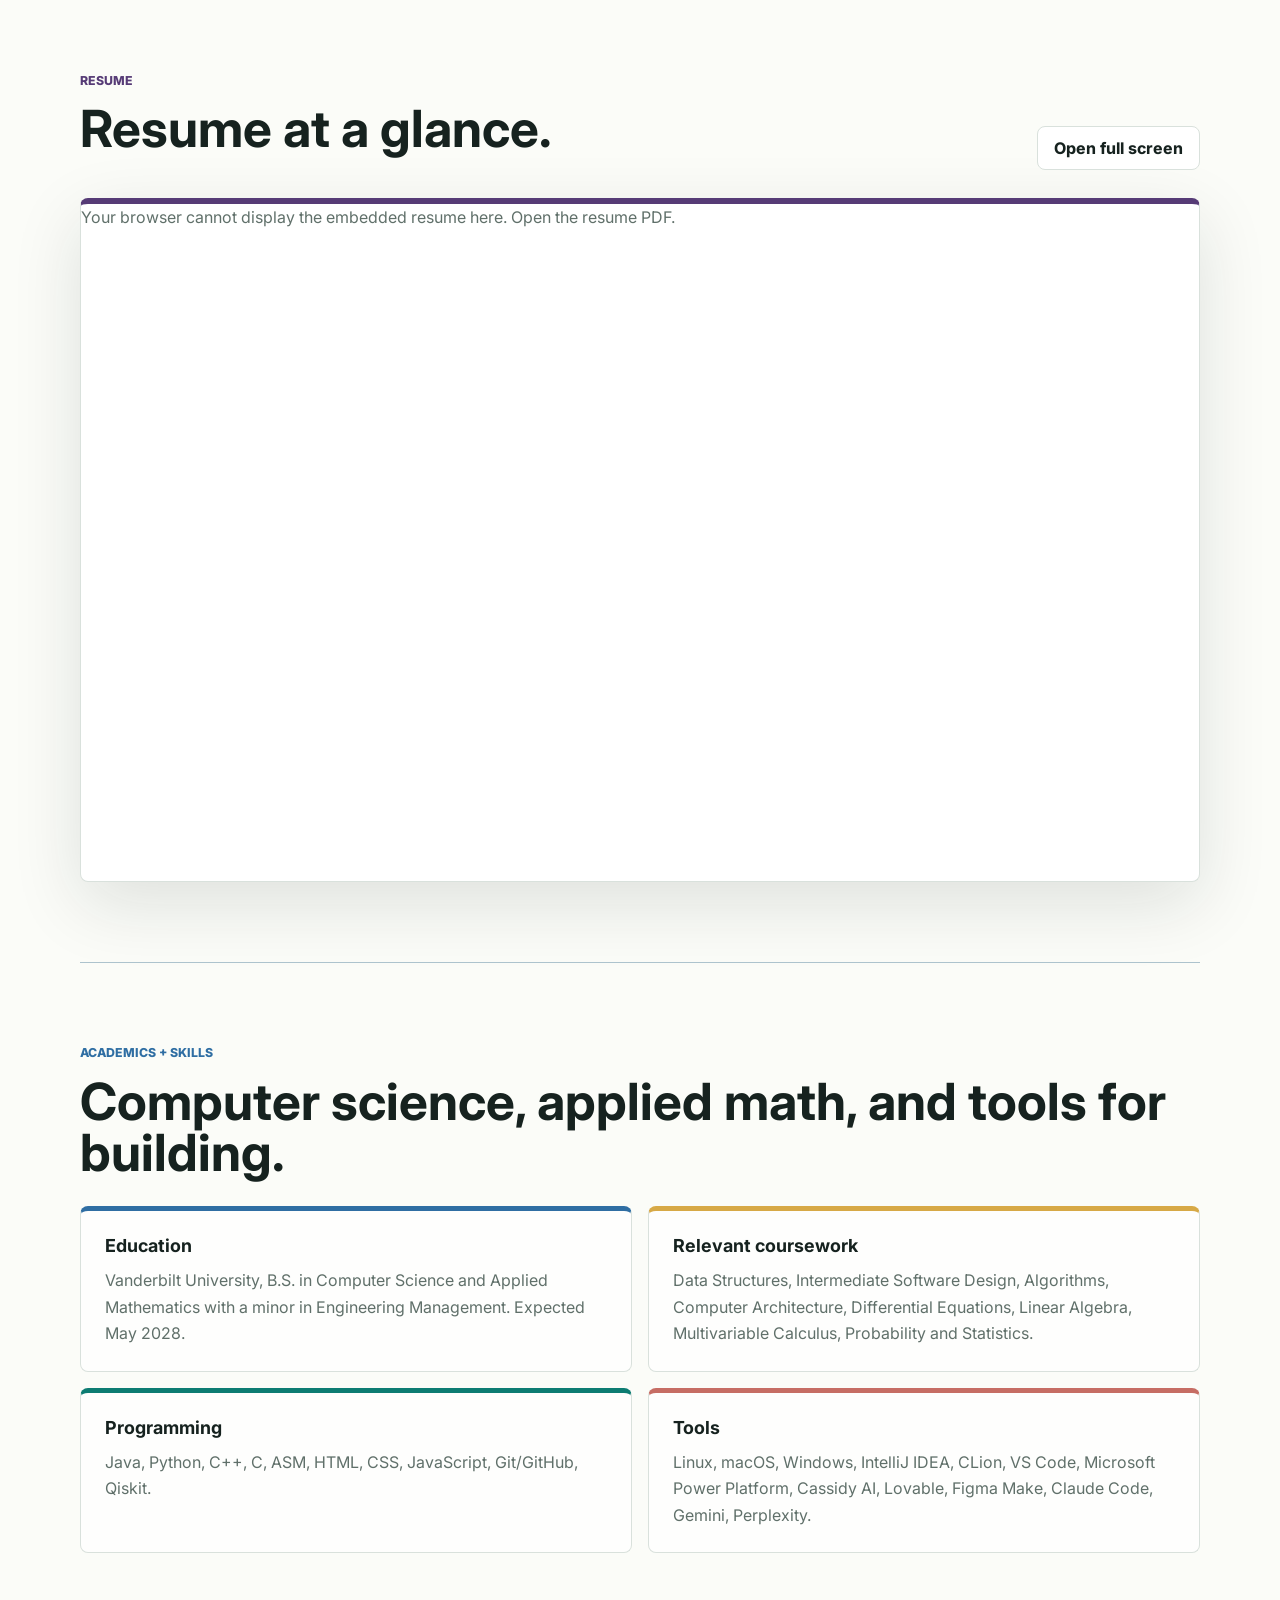
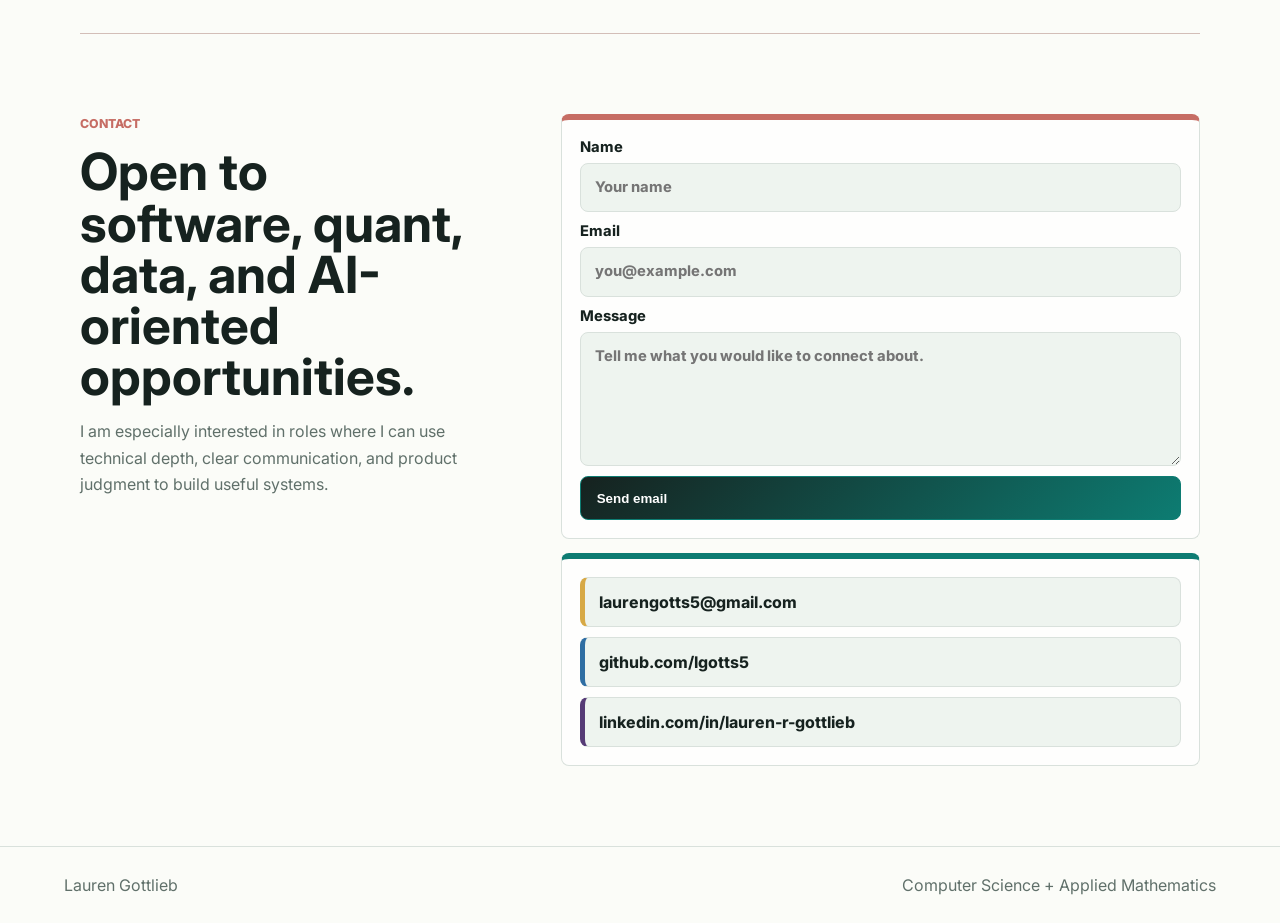
==== commit 67c6aa68: "Add ADM Investor Services project, sync experience dates with resume, update resume PDF Co-Authored-" ====
--- a/index.html
+++ b/index.html
@@ -5,7 +5,7 @@
     <meta name="viewport" content="width=device-width, initial-scale=1" />
     <meta
       name="description"
-      content="Lauren Gottlieb is a Vanderbilt Computer Science and Applied Mathematics student building software across quantitative finance, data analytics, and web tools."
+      content="Lauren Gottlieb is a Vanderbilt computer science and applied mathematics student building software across quantitative finance, data analytics, and web tools."
     />
     <title>Lauren Gottlieb | CS + Applied Math Portfolio</title>
     <link rel="preconnect" href="https://fonts.googleapis.com" />
@@ -41,7 +41,7 @@
           <p class="eyebrow">Vanderbilt CS + Applied Mathematics</p>
           <h1>CS + applied math student building useful software.</h1>
           <p class="hero-text">
-            I am interested in quantitative finance, data, machine learning, and product-minded
+            I am interested in quantitative finance, data, automation, and product-minded
             engineering.
           </p>
           <div class="hero-actions" aria-label="Primary links">
@@ -52,7 +52,7 @@
         <div class="hero-panel" aria-label="Portfolio highlights">
           <div class="signal-card">
             <span class="signal-label">Current focus</span>
-            <strong>Quantitative finance, software development, AI/ML, and applied data work</strong>
+            <strong>Quantitative finance, software development, and applied data work</strong>
           </div>
           <div class="metric-grid">
             <div>
@@ -77,7 +77,7 @@
             <ul>
               <li>Applied math and quantitative finance</li>
               <li>Full-stack product development</li>
-              <li>Data analysis and AI/ML</li>
+              <li>Data analysis and automation</li>
             </ul>
           </div>
         </div>
@@ -128,6 +128,32 @@
             </div>
           </article>
 
+          <article class="project-card project-adm">
+            <div class="project-visual pipeline">
+              <img src="assets/databricks-logo.svg" alt="Databricks logo" class="brand-logo" />
+            </div>
+            <div class="project-content">
+              <p class="project-type">Financial ML pipeline</p>
+              <h3>ADM Investor Services — Margin Call Forecasting</h3>
+              <p>
+                End-to-end machine learning pipeline in Databricks that transforms large-scale
+                financial datasets into model-ready features, deploying intraday and daily Random
+                Forest classifiers and a Gradient Boosting model to improve margin call forecasting
+                accuracy for trading operations.
+              </p>
+              <ul class="tag-list" aria-label="Technologies">
+                <li>Python</li>
+                <li>SQL</li>
+                <li>Databricks</li>
+                <li>Scikit-learn</li>
+                <li>MLflow</li>
+              </ul>
+              <div class="link-row">
+                <span class="link-note">Internal ADM project — not publicly available</span>
+              </div>
+            </div>
+          </article>
+
           <article class="project-card project-briefing">
             <div class="project-visual briefing">
               <span>Daily Market Briefing</span>
@@ -241,9 +267,12 @@
         </div>
         <div class="timeline">
           <article class="timeline-item">
-            <p class="date">Jan 2026 - Present</p>
-            <h3>Incoming Software Development Intern, ADM Investor Services</h3>
-            <p>Incoming software development role in financial services technology.</p>
+            <p class="date">May 2026 - Present</p>
+            <h3>Software Development Intern, ADM Investor Services</h3>
+            <p>
+              Building an end-to-end ML pipeline in Databricks, deploying Random Forest and
+              Gradient Boosting models to improve margin call forecasting for trading operations.
+            </p>
           </article>
           <article class="timeline-item">
             <p class="date">Mar 2026 - Apr 2026</p>
@@ -260,7 +289,7 @@
             </p>
           </article>
           <article class="timeline-item">
-            <p class="date">Aug 2025 - Jan 2026</p>
+            <p class="date">Aug 2025 - Present</p>
             <h3>Teaching Assistant, Vanderbilt Computer Science</h3>
             <p>
               Supports Program Design and Data Structures students through office hours, grading,
@@ -268,7 +297,7 @@
             </p>
           </article>
           <article class="timeline-item">
-            <p class="date">May 2025 - Aug 2025</p>
+            <p class="date">May 2025 - June 2026</p>
             <h3>AI Intern, SoftSnow.ai</h3>
             <p>
               Evaluated AI workflows and tested automation tools including Cassidy AI and Zapier.
@@ -283,15 +312,15 @@
             <p class="section-kicker">Resume</p>
             <h2>Resume at a glance.</h2>
           </div>
-          <a class="button secondary" href="assets/Lauren Gottlieb Resume 2.0.pdf" target="_blank" rel="noreferrer">
+          <a class="button secondary" href="assets/Lauren_Gottlieb_Resume.pdf" target="_blank" rel="noreferrer">
             Open full screen
           </a>
         </div>
         <div class="resume-frame" aria-label="Embedded resume PDF">
-          <object data="assets/Lauren Gottlieb Resume 2.0.pdf#toolbar=0" type="application/pdf">
+          <object data="assets/Lauren_Gottlieb_Resume.pdf#toolbar=0" type="application/pdf">
             <p>
               Your browser cannot display the embedded resume here.
-              <a href="assets/Lauren Gottlieb Resume 2.0.pdf" target="_blank" rel="noreferrer">Open the resume PDF</a>.
+              <a href="assets/Lauren_Gottlieb_Resume.pdf" target="_blank" rel="noreferrer">Open the resume PDF</a>.
             </p>
           </object>
         </div>
--- a/styles.css
+++ b/styles.css
@@ -472,6 +472,10 @@
   --accent: var(--blue);
 }
 
+.project-adm {
+  --accent: var(--mint);
+}
+
 .project-briefing {
   --accent: var(--gold);
 }
@@ -519,6 +523,19 @@
   background:
     linear-gradient(135deg, rgba(22, 34, 31, 0.94), rgba(215, 169, 70, 0.74)),
     #16221f;
+}
+
+.pipeline {
+  background:
+    linear-gradient(135deg, rgba(13, 124, 114, 0.94), rgba(183, 242, 208, 0.5)),
+    #0d7c72;
+}
+
+.brand-logo {
+  position: relative;
+  z-index: 2;
+  width: clamp(88px, 16vw, 148px);
+  height: auto;
 }
 
 .orbit {
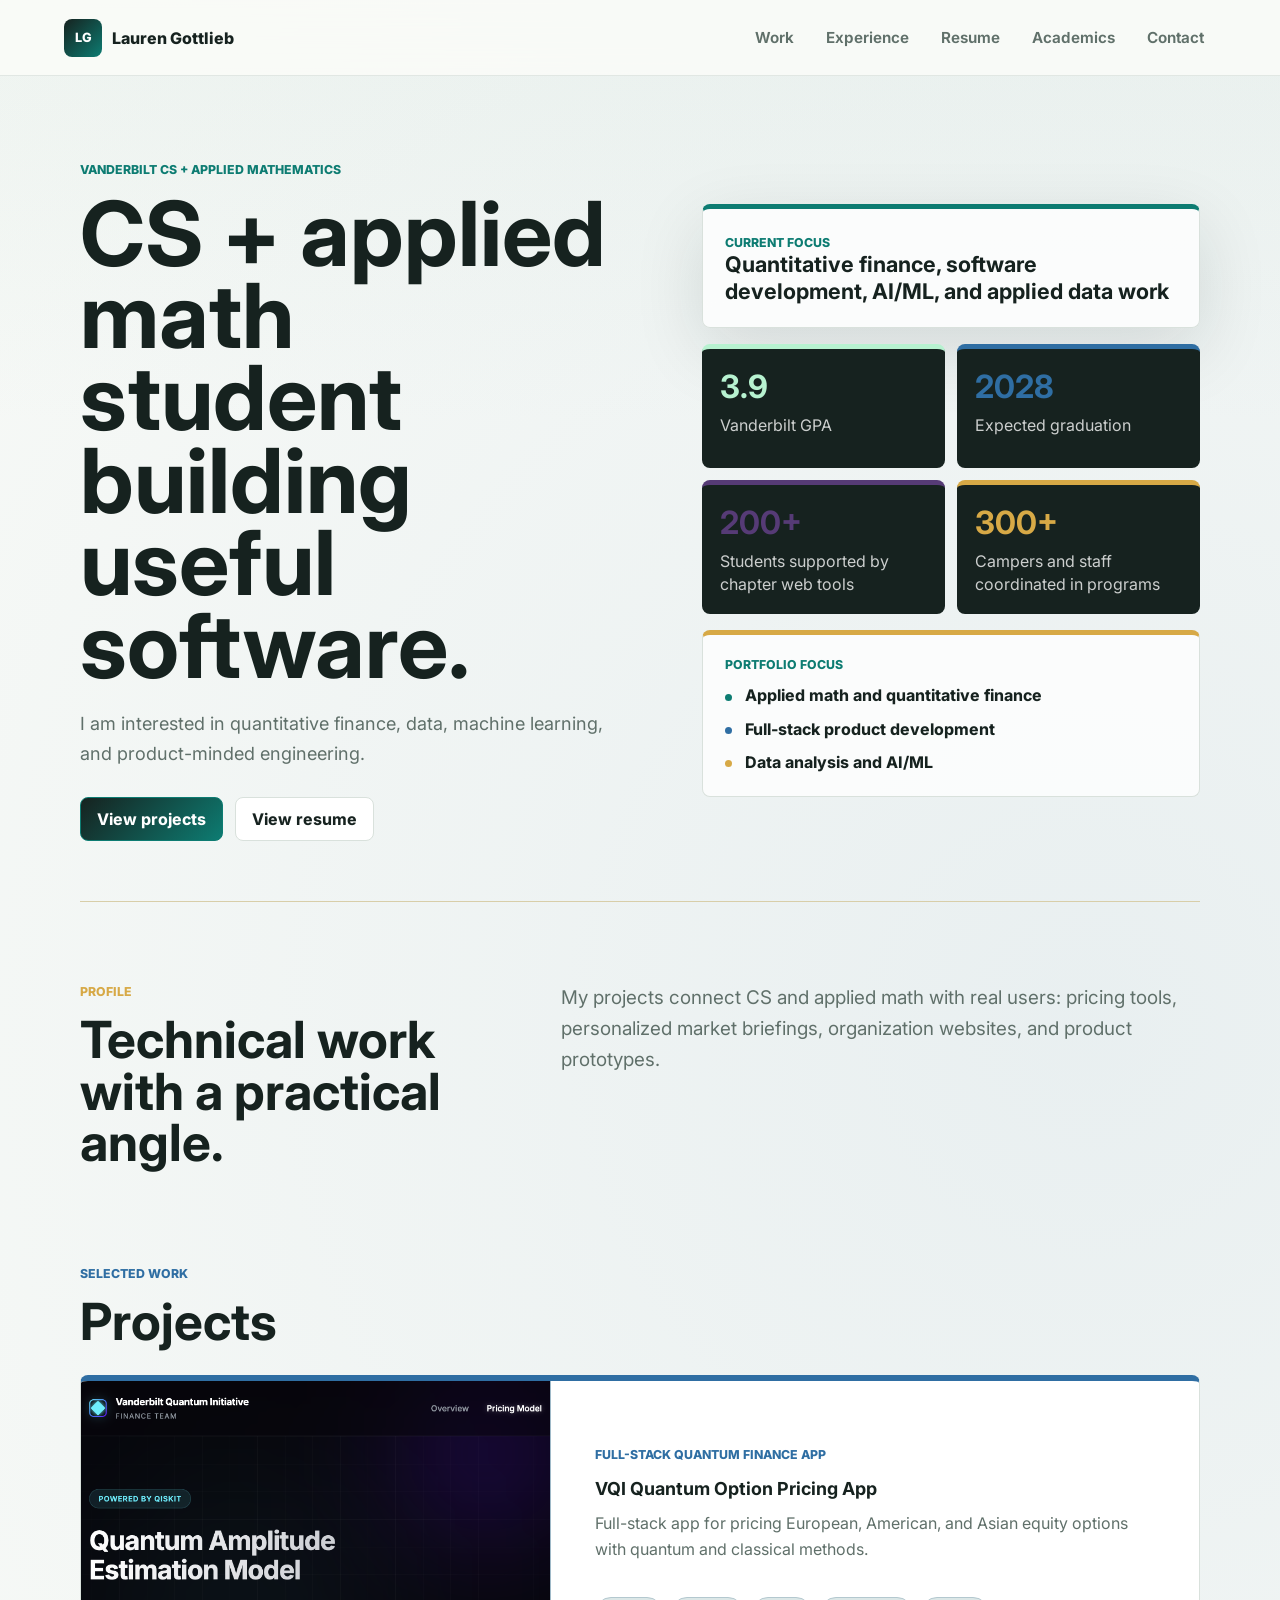
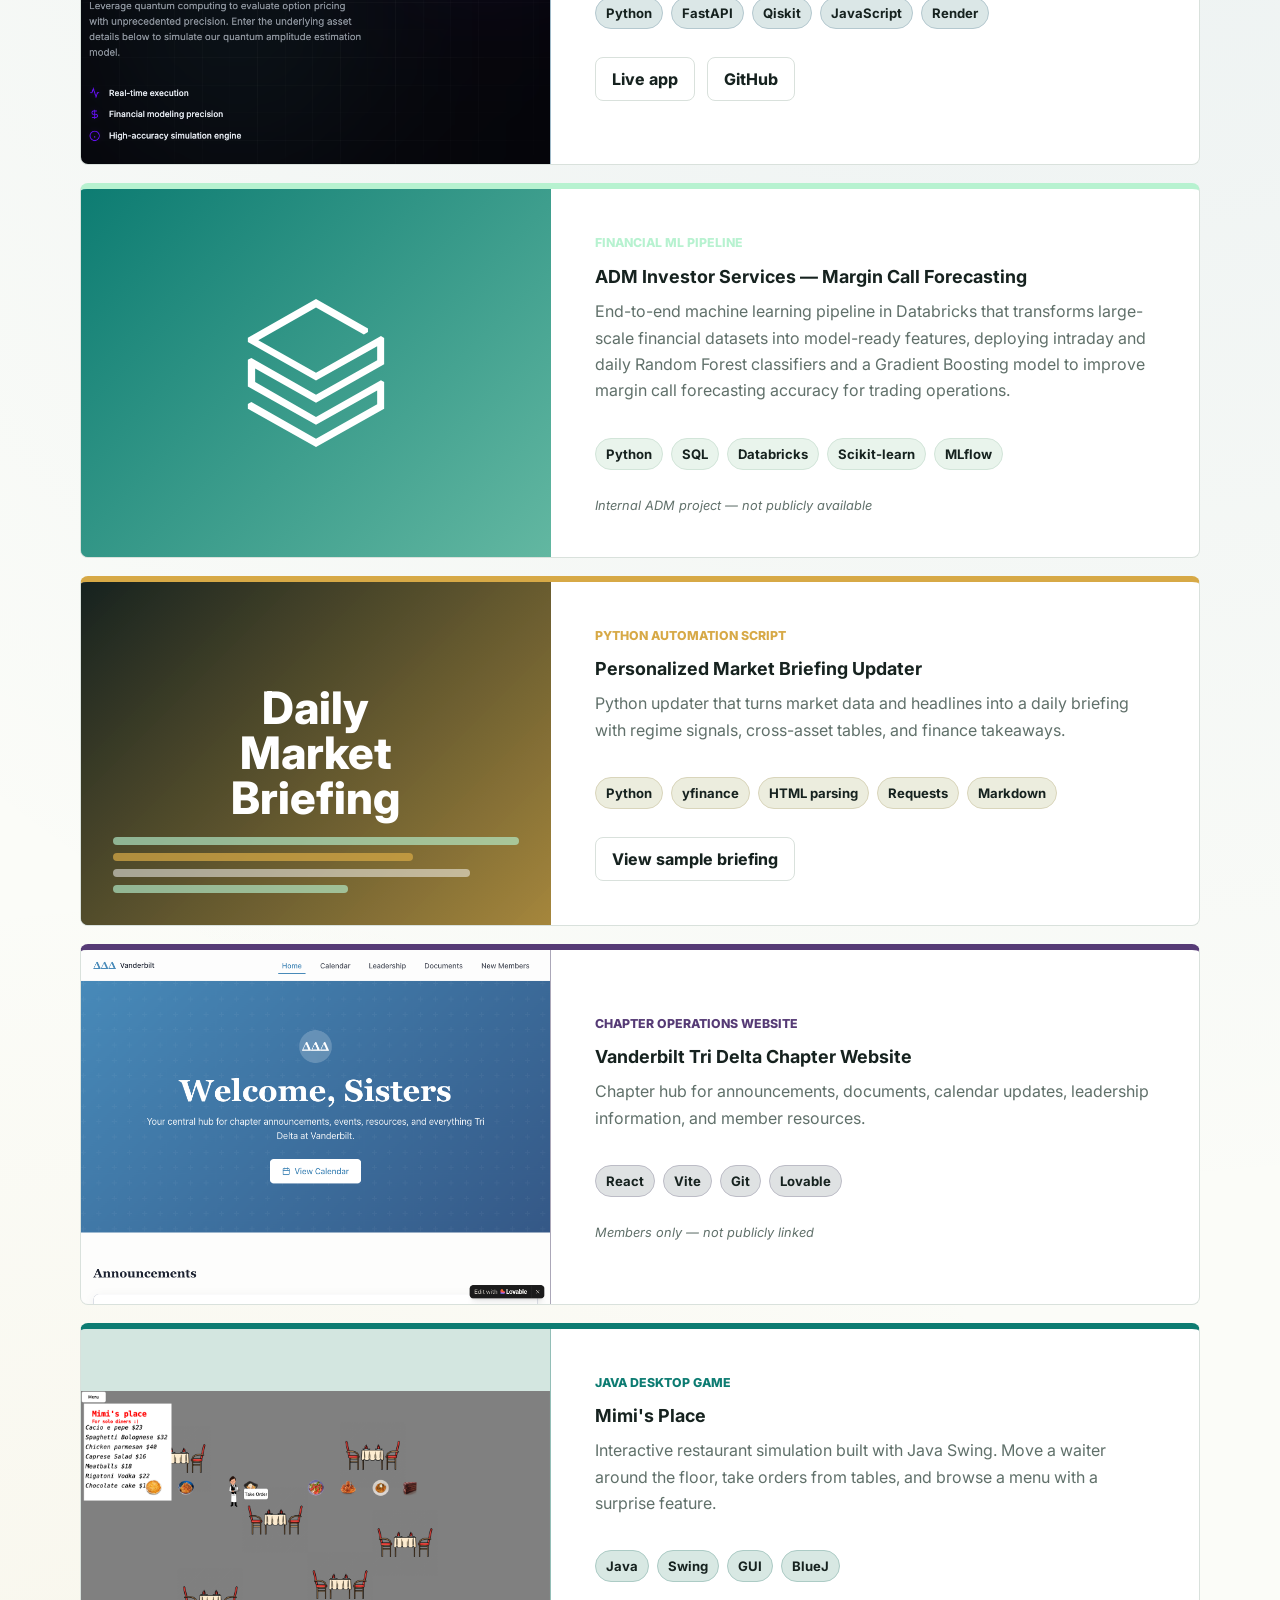
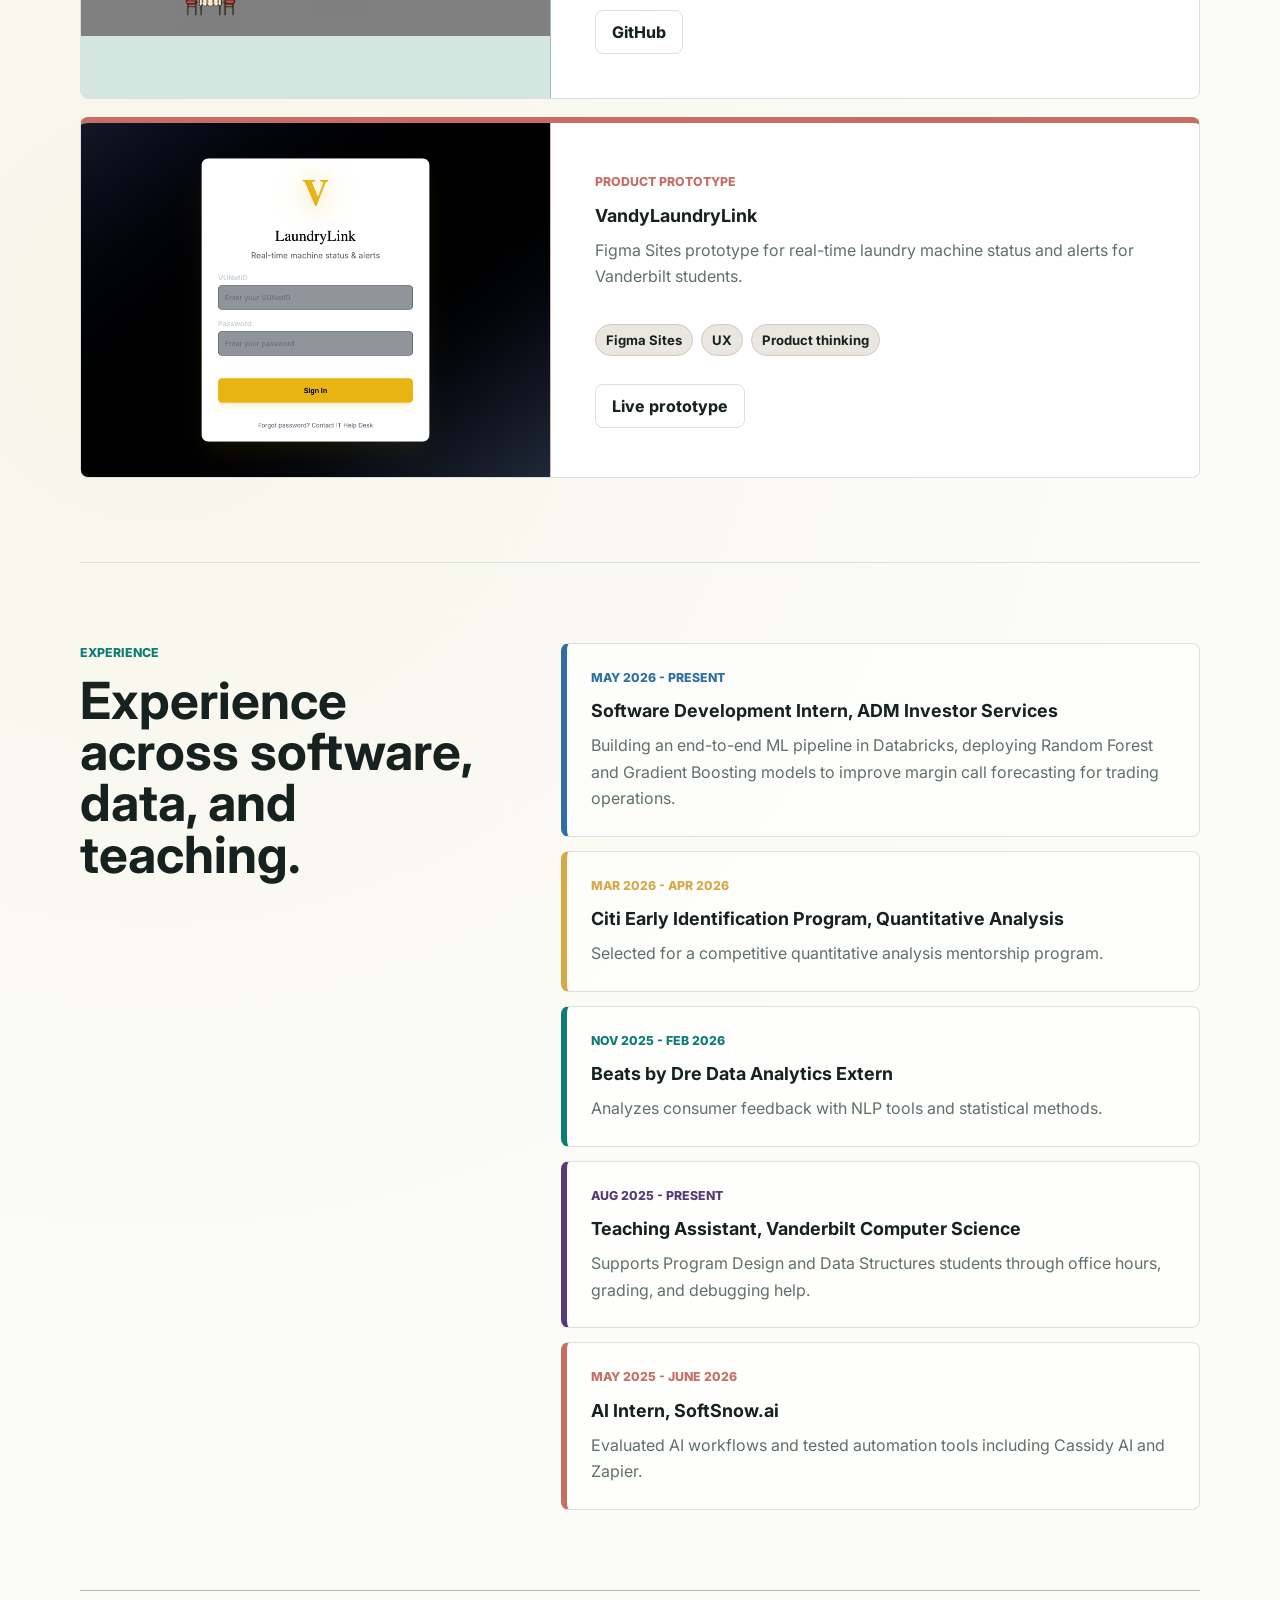
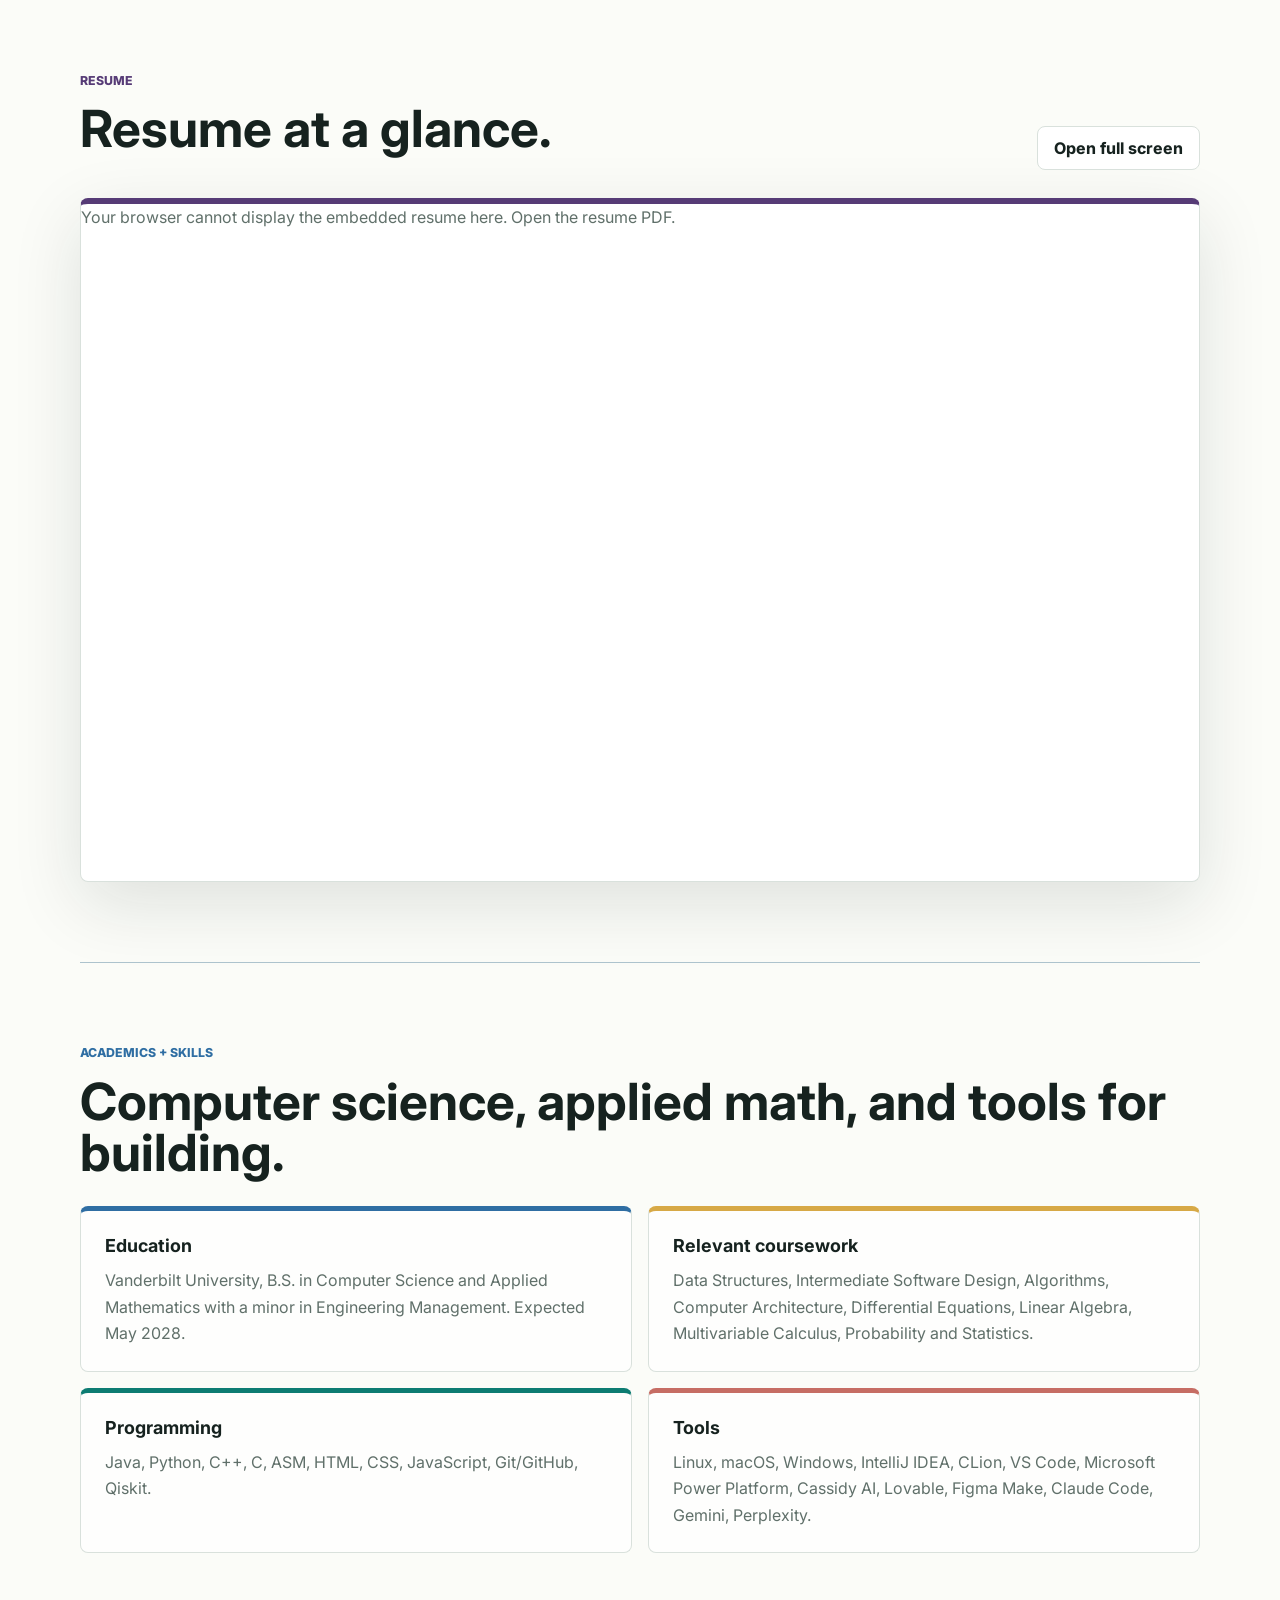
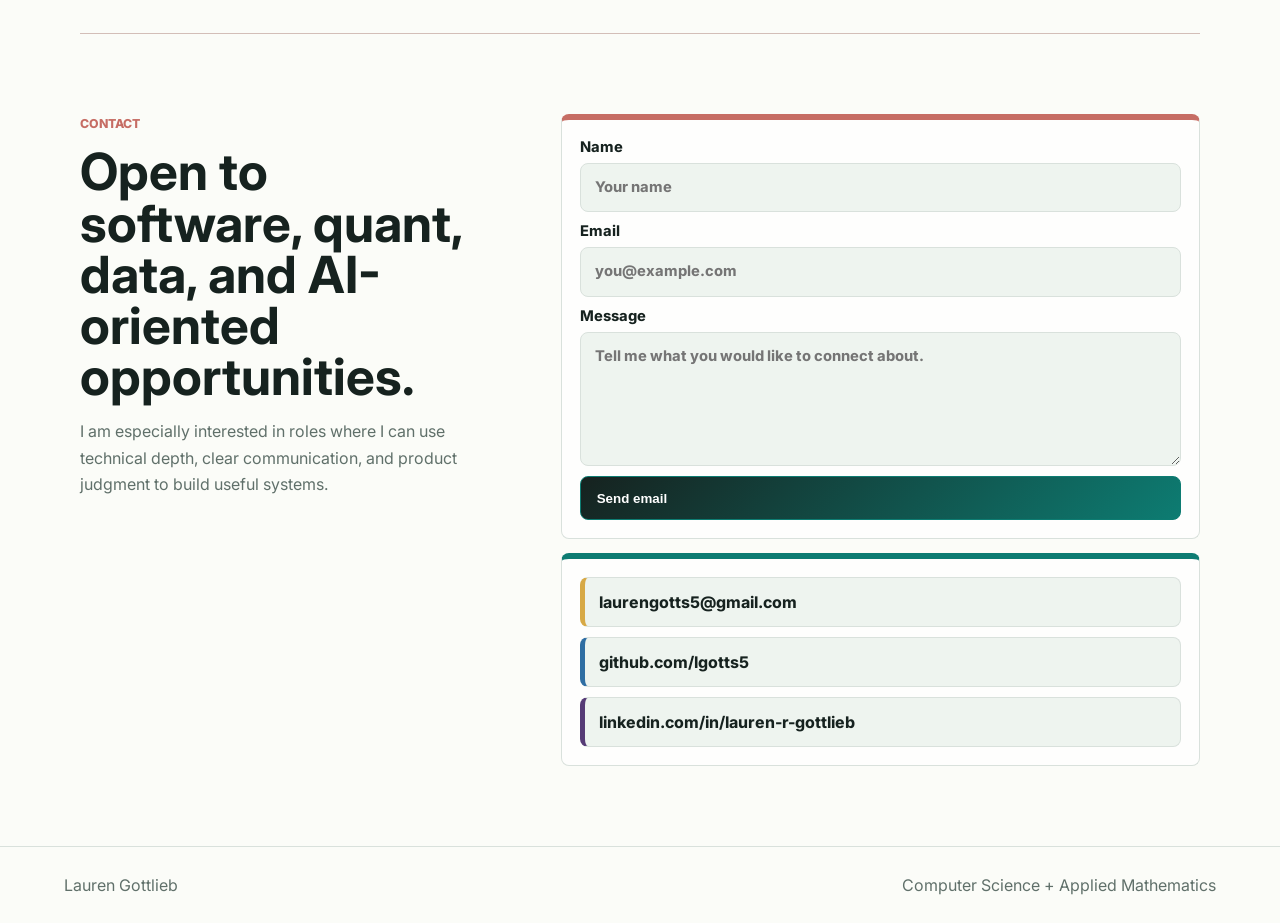
==== commit 8db92095: "Merge remote portfolio edits with ADM project card and resume sync" ====
--- a/index.html
+++ b/index.html
@@ -5,7 +5,7 @@
     <meta name="viewport" content="width=device-width, initial-scale=1" />
     <meta
       name="description"
-      content="Lauren Gottlieb is a Vanderbilt computer science and applied mathematics student building software across quantitative finance, data analytics, and web tools."
+      content="Lauren Gottlieb is a Vanderbilt Computer Science and Applied Mathematics student building software across quantitative finance, data analytics, and web tools."
     />
     <title>Lauren Gottlieb | CS + Applied Math Portfolio</title>
     <link rel="preconnect" href="https://fonts.googleapis.com" />
@@ -41,7 +41,7 @@
           <p class="eyebrow">Vanderbilt CS + Applied Mathematics</p>
           <h1>CS + applied math student building useful software.</h1>
           <p class="hero-text">
-            I am interested in quantitative finance, data, automation, and product-minded
+            I am interested in quantitative finance, data, machine learning, and product-minded
             engineering.
           </p>
           <div class="hero-actions" aria-label="Primary links">
@@ -52,7 +52,7 @@
         <div class="hero-panel" aria-label="Portfolio highlights">
           <div class="signal-card">
             <span class="signal-label">Current focus</span>
-            <strong>Quantitative finance, software development, and applied data work</strong>
+            <strong>Quantitative finance, software development, AI/ML, and applied data work</strong>
           </div>
           <div class="metric-grid">
             <div>
@@ -77,7 +77,7 @@
             <ul>
               <li>Applied math and quantitative finance</li>
               <li>Full-stack product development</li>
-              <li>Data analysis and automation</li>
+              <li>Data analysis and AI/ML</li>
             </ul>
           </div>
         </div>
@@ -312,15 +312,15 @@
             <p class="section-kicker">Resume</p>
             <h2>Resume at a glance.</h2>
           </div>
-          <a class="button secondary" href="assets/Lauren_Gottlieb_Resume.pdf" target="_blank" rel="noreferrer">
+          <a class="button secondary" href="assets/Lauren Gottlieb Resume 2.0.pdf" target="_blank" rel="noreferrer">
             Open full screen
           </a>
         </div>
         <div class="resume-frame" aria-label="Embedded resume PDF">
-          <object data="assets/Lauren_Gottlieb_Resume.pdf#toolbar=0" type="application/pdf">
+          <object data="assets/Lauren Gottlieb Resume 2.0.pdf#toolbar=0" type="application/pdf">
             <p>
               Your browser cannot display the embedded resume here.
-              <a href="assets/Lauren_Gottlieb_Resume.pdf" target="_blank" rel="noreferrer">Open the resume PDF</a>.
+              <a href="assets/Lauren Gottlieb Resume 2.0.pdf" target="_blank" rel="noreferrer">Open the resume PDF</a>.
             </p>
           </object>
         </div>
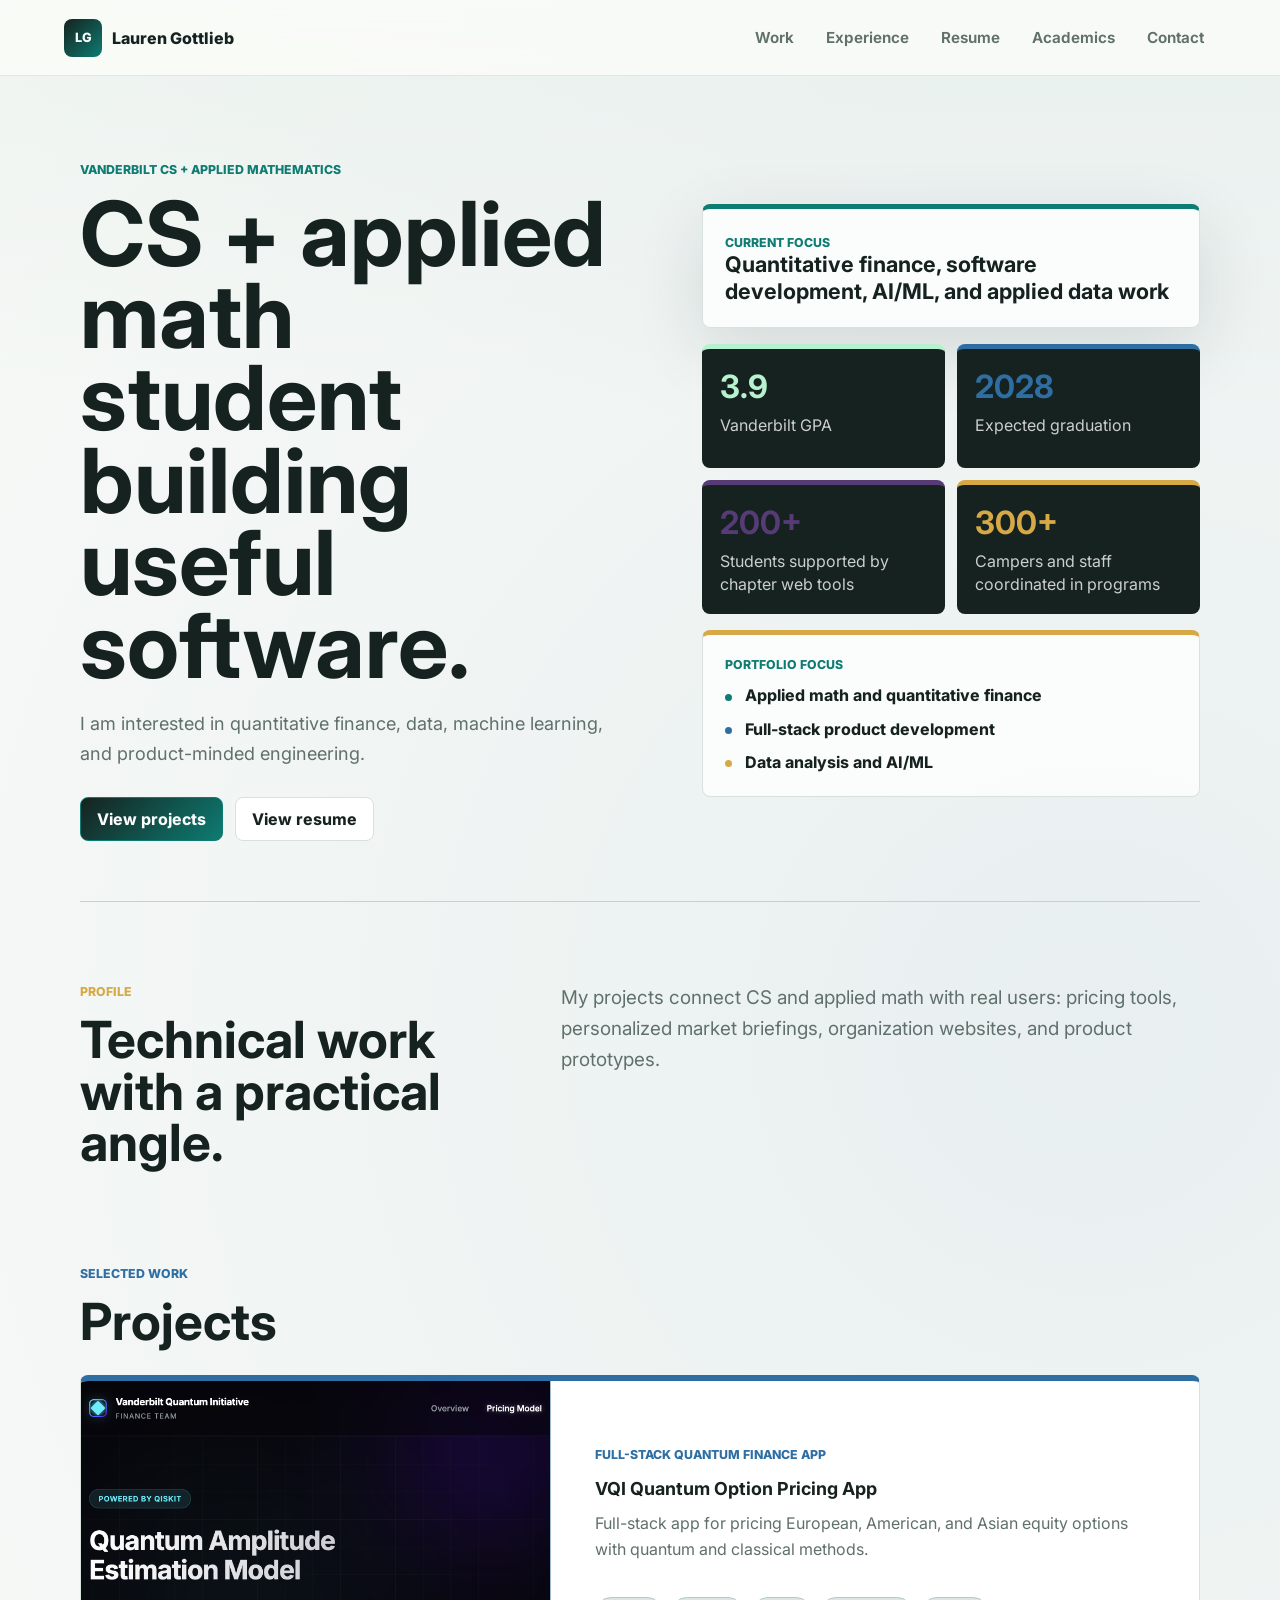
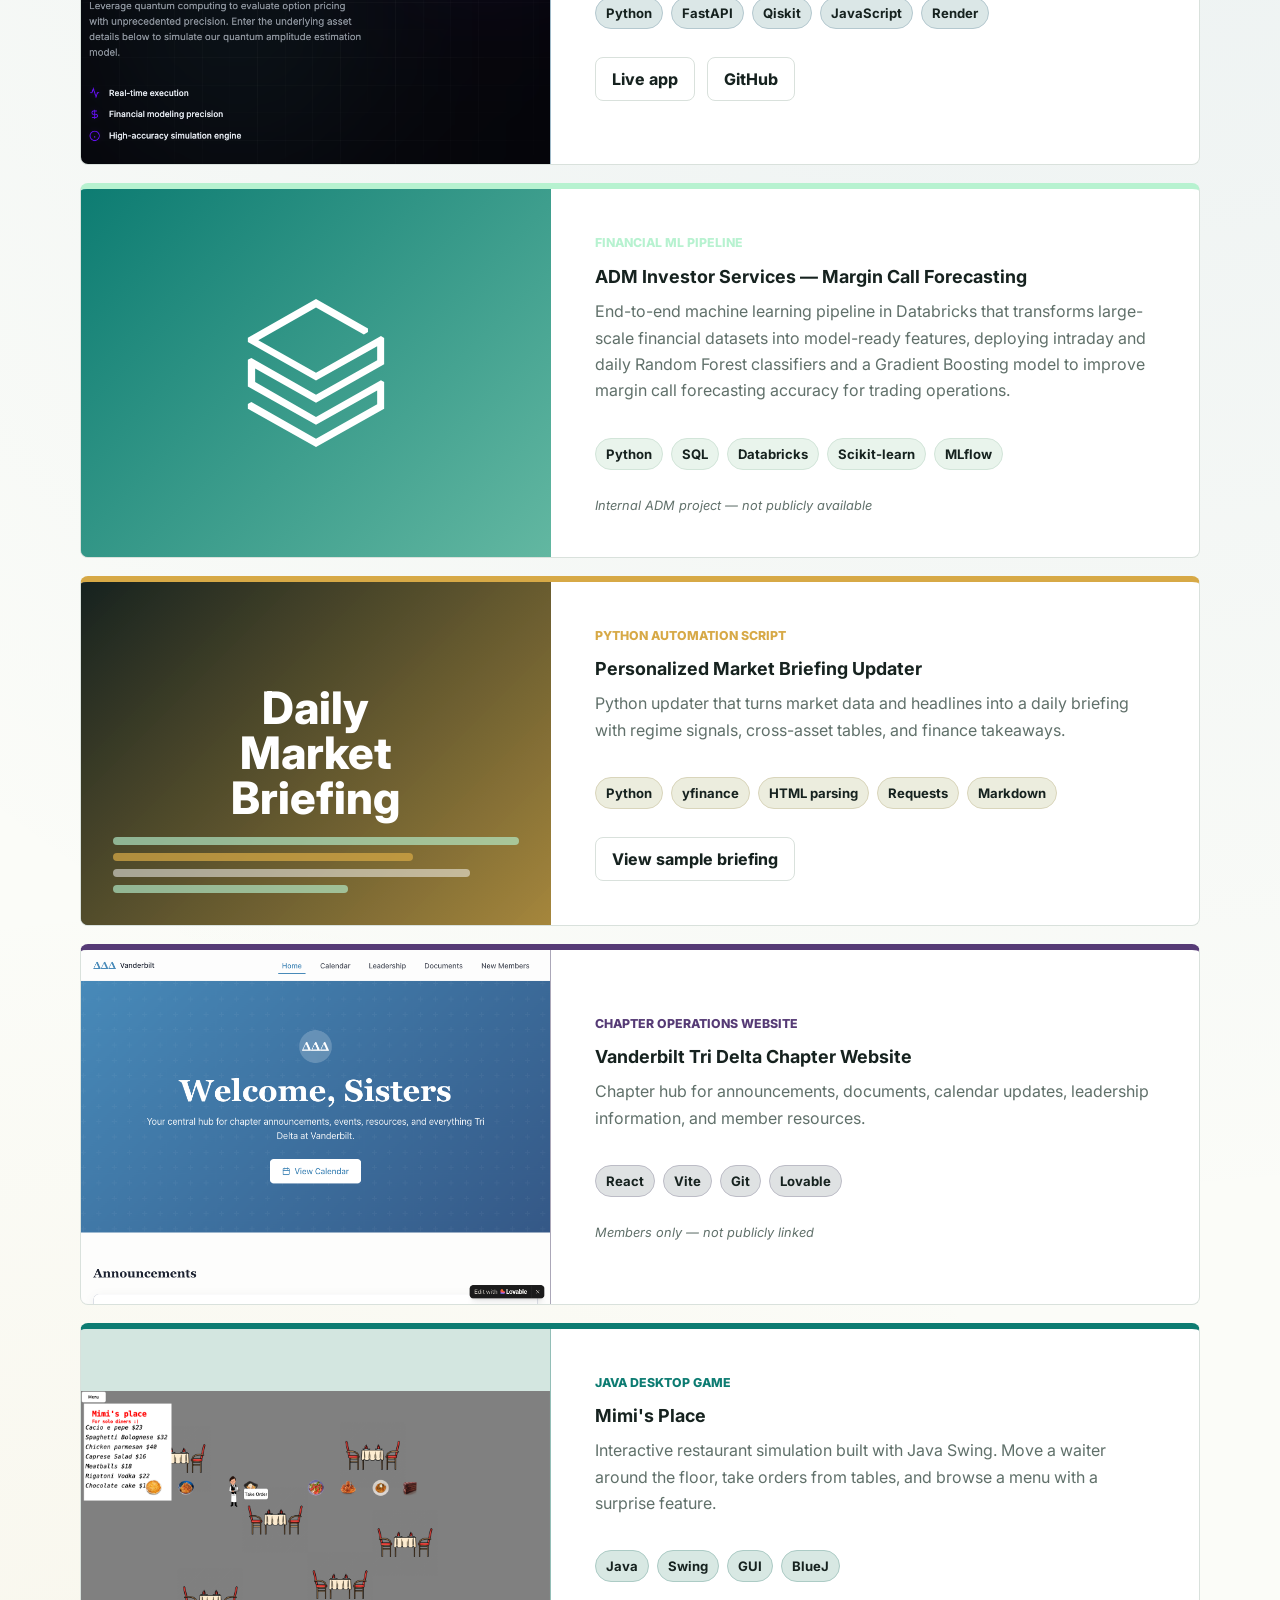
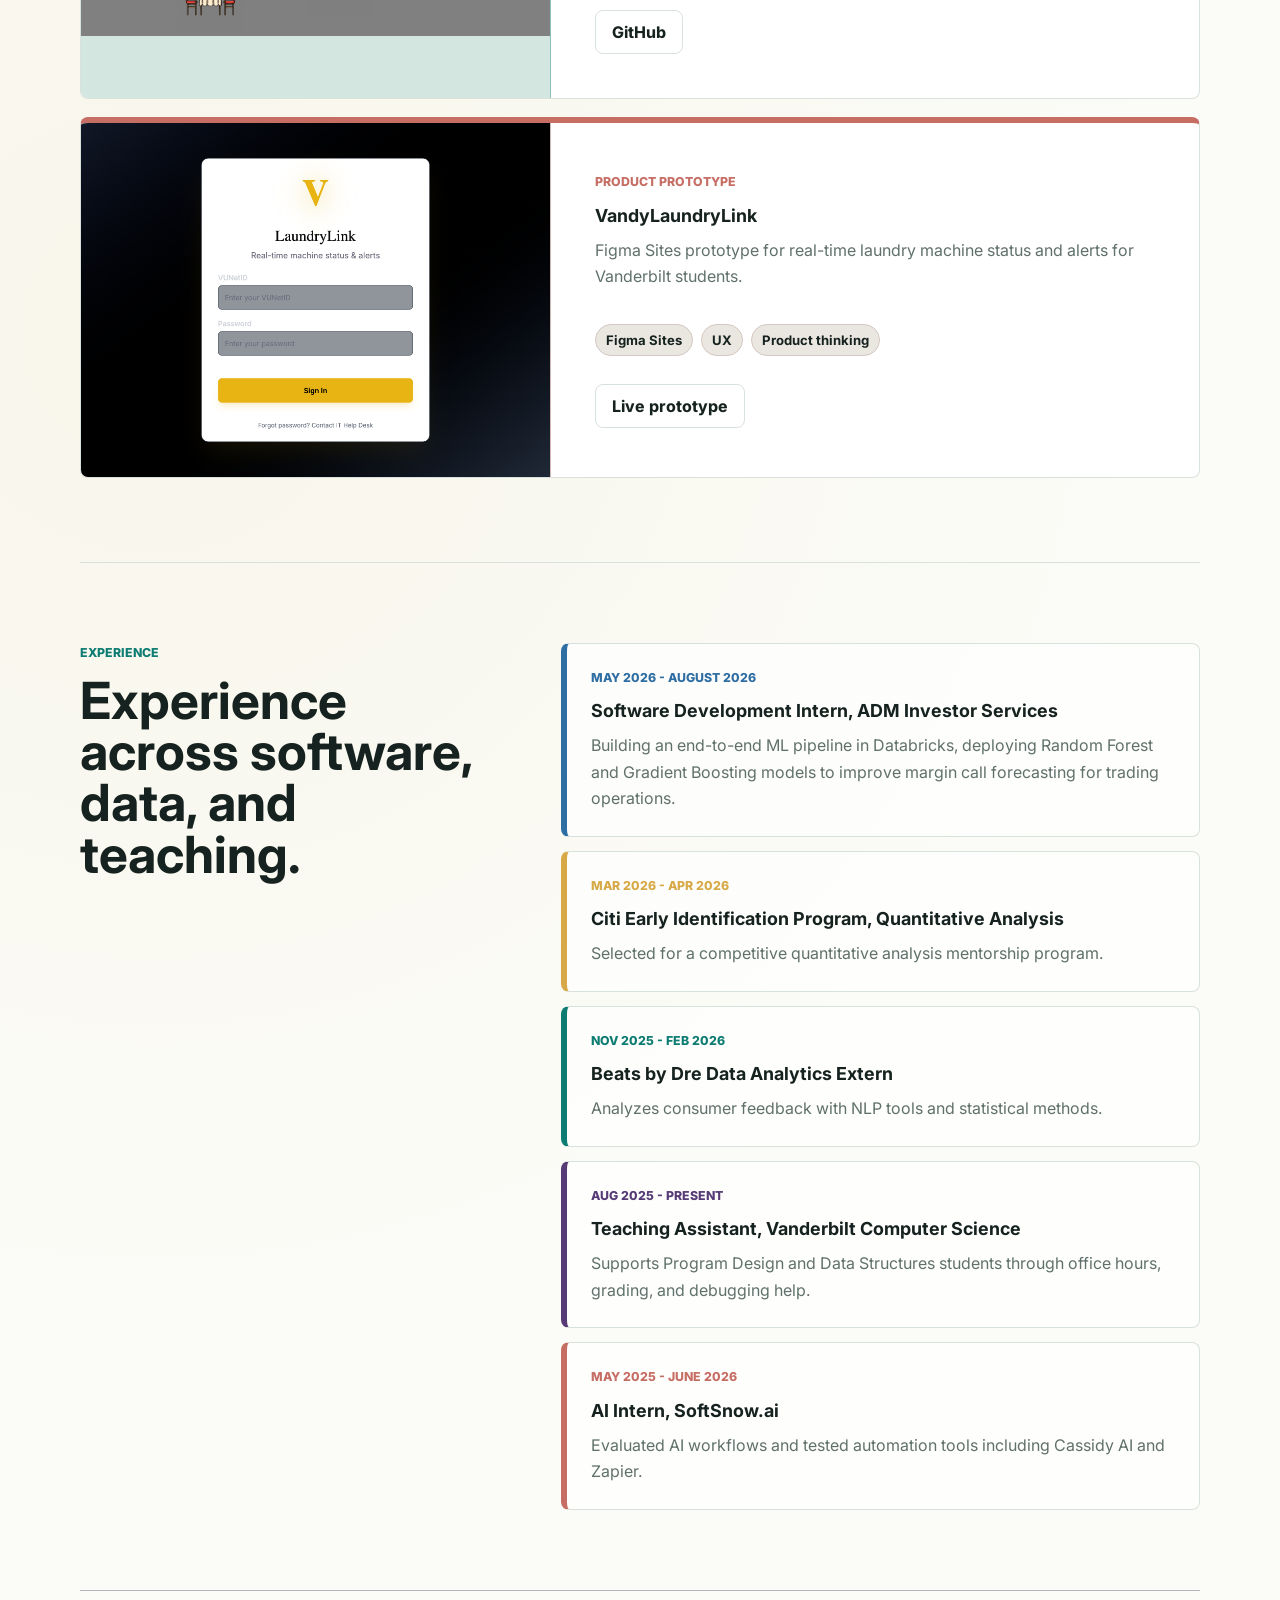
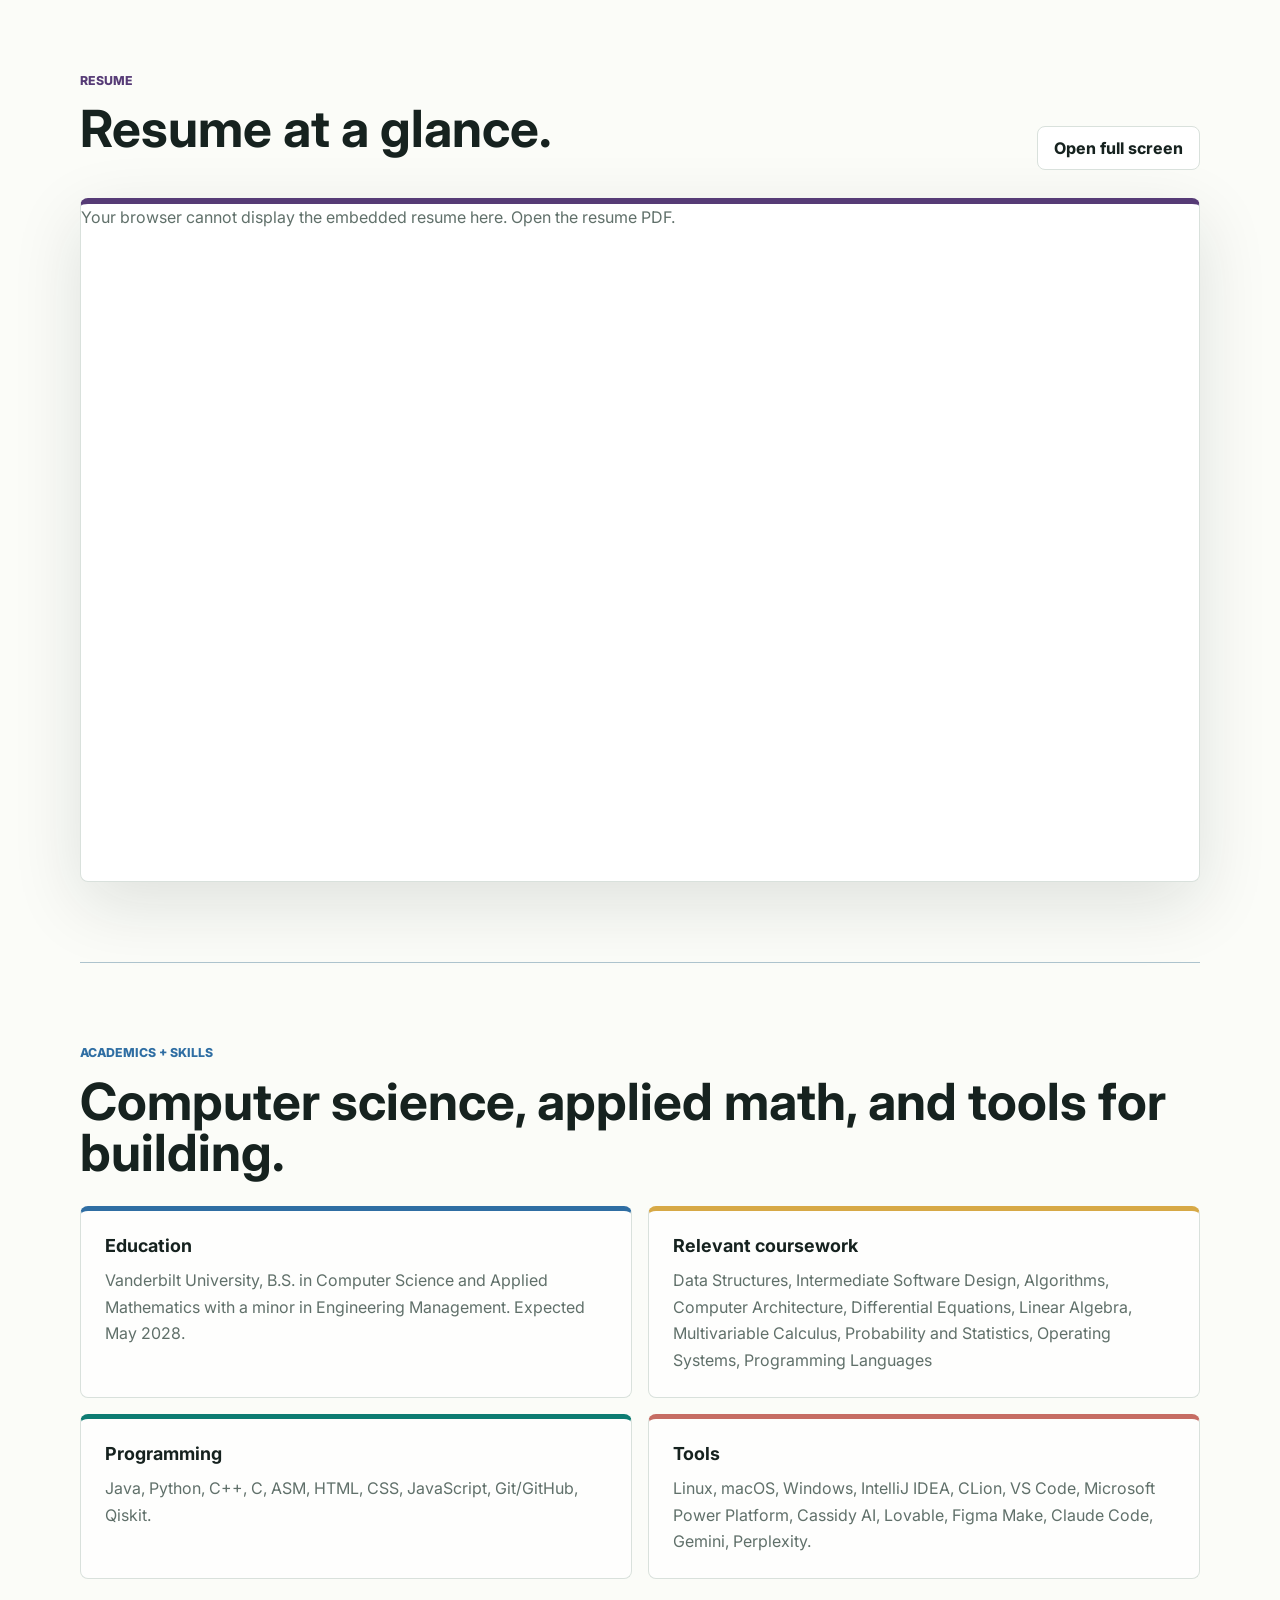
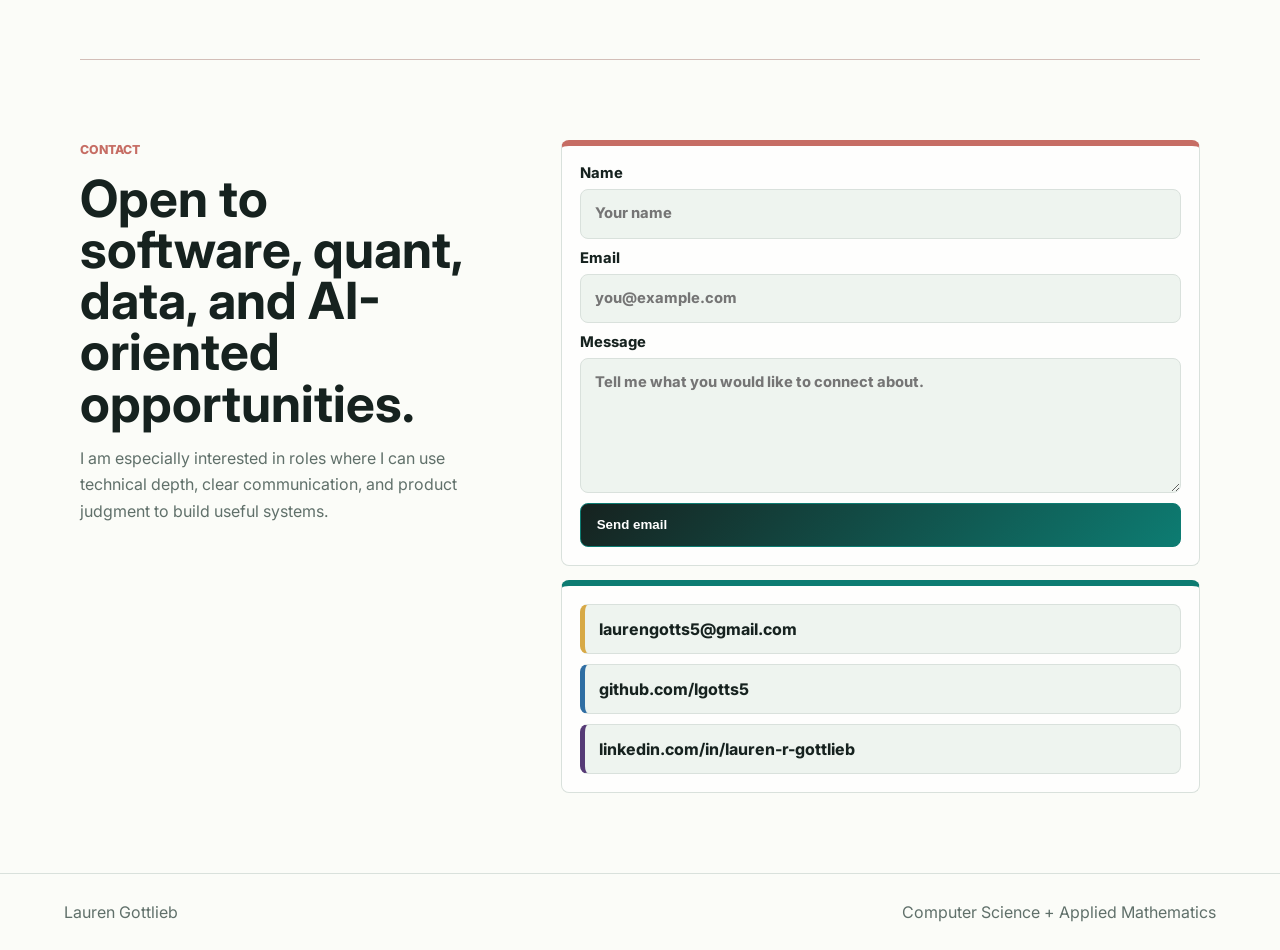
==== commit b80c38c3: "Update index.html" ====
--- a/index.html
+++ b/index.html
@@ -267,7 +267,7 @@
         </div>
         <div class="timeline">
           <article class="timeline-item">
-            <p class="date">May 2026 - Present</p>
+            <p class="date">May 2026 - August 2026</p>
             <h3>Software Development Intern, ADM Investor Services</h3>
             <p>
               Building an end-to-end ML pipeline in Databricks, deploying Random Forest and
@@ -312,15 +312,15 @@
             <p class="section-kicker">Resume</p>
             <h2>Resume at a glance.</h2>
           </div>
-          <a class="button secondary" href="assets/Lauren Gottlieb Resume 2.0.pdf" target="_blank" rel="noreferrer">
+          <a class="button secondary" href="assets/Lauren Gottlieb resume.pdf" target="_blank" rel="noreferrer">
             Open full screen
           </a>
         </div>
         <div class="resume-frame" aria-label="Embedded resume PDF">
-          <object data="assets/Lauren Gottlieb Resume 2.0.pdf#toolbar=0" type="application/pdf">
+          <object data="assets/Lauren Gottlieb resume.pdf#toolbar=0" type="application/pdf">
             <p>
               Your browser cannot display the embedded resume here.
-              <a href="assets/Lauren Gottlieb Resume 2.0.pdf" target="_blank" rel="noreferrer">Open the resume PDF</a>.
+              <a href="assets/Lauren Gottlieb resume.pdf" target="_blank" rel="noreferrer">Open the resume PDF</a>.
             </p>
           </object>
         </div>
@@ -343,7 +343,7 @@
             <h3>Relevant coursework</h3>
             <p>
               Data Structures, Intermediate Software Design, Algorithms, Computer Architecture,
-              Differential Equations, Linear Algebra, Multivariable Calculus, Probability and Statistics.
+              Differential Equations, Linear Algebra, Multivariable Calculus, Probability and Statistics, Operating Systems, Programming Languages
             </p>
           </div>
           <div class="skill-block">
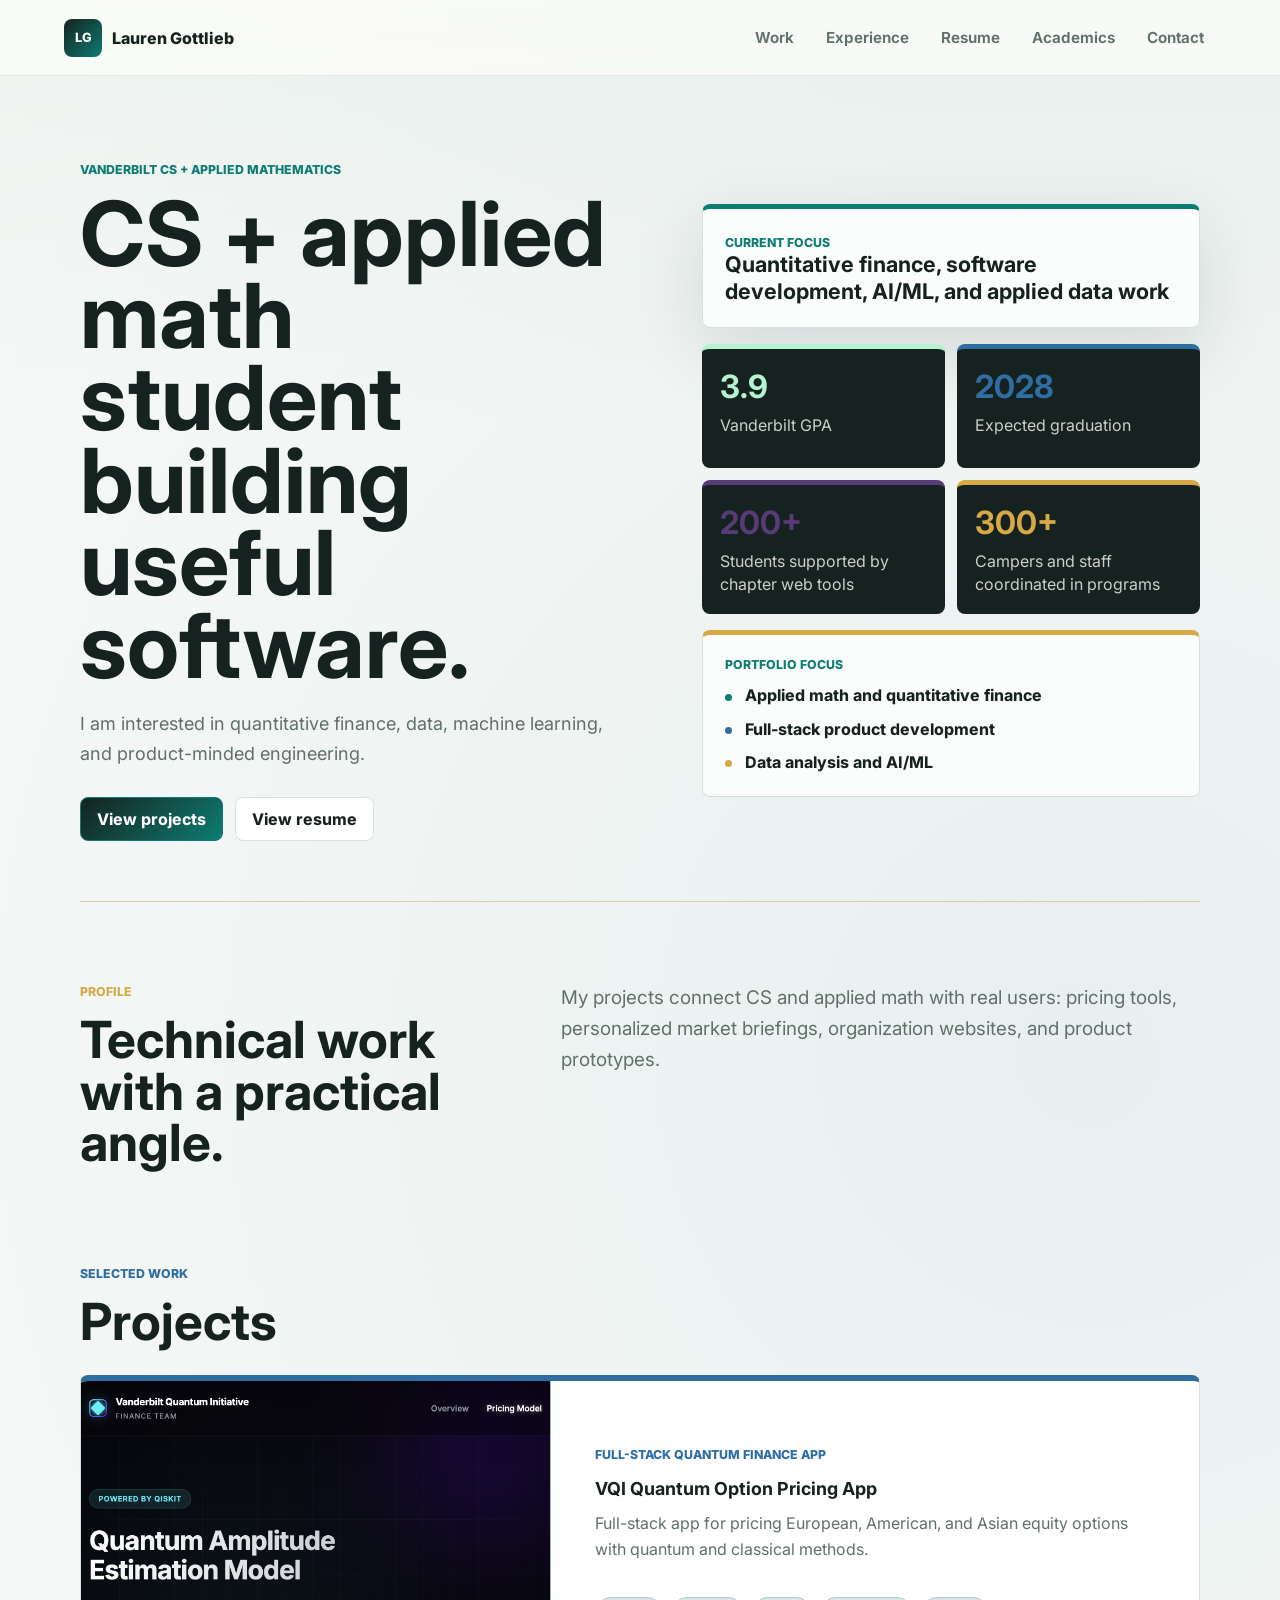
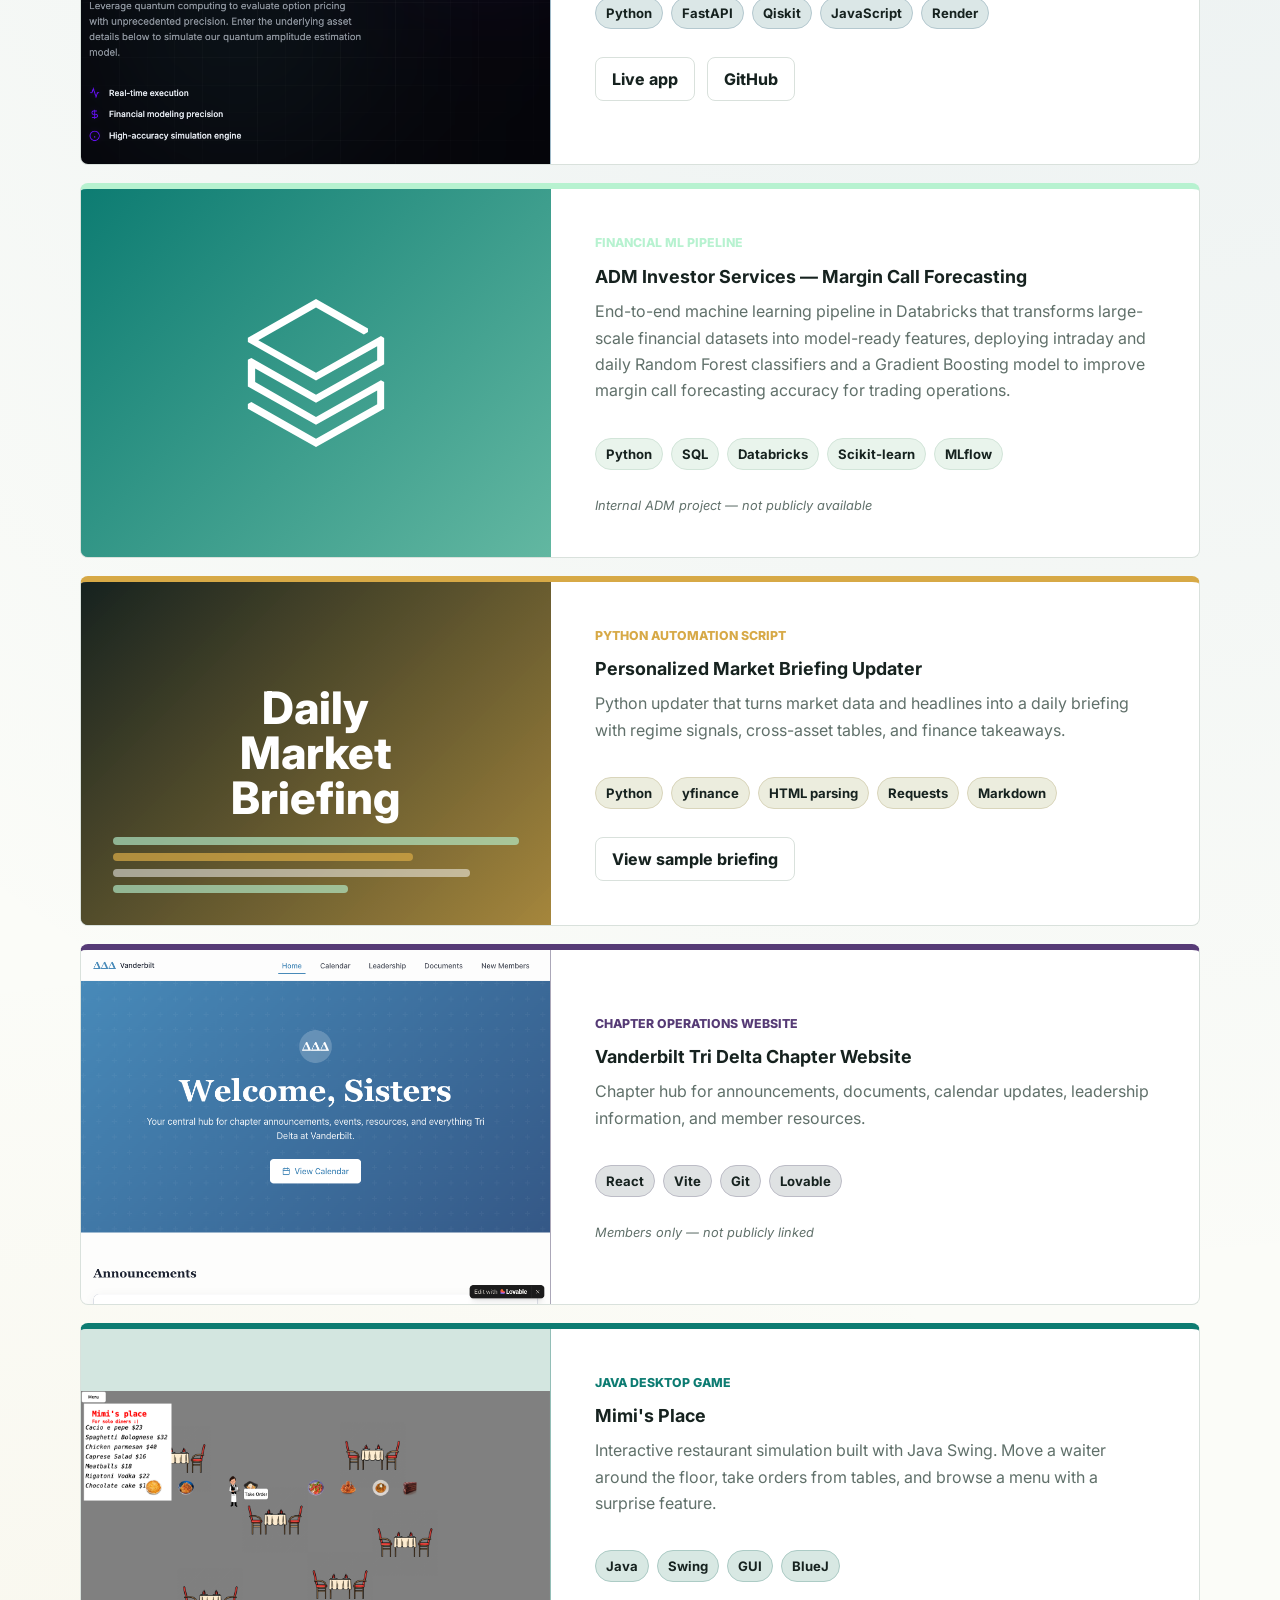
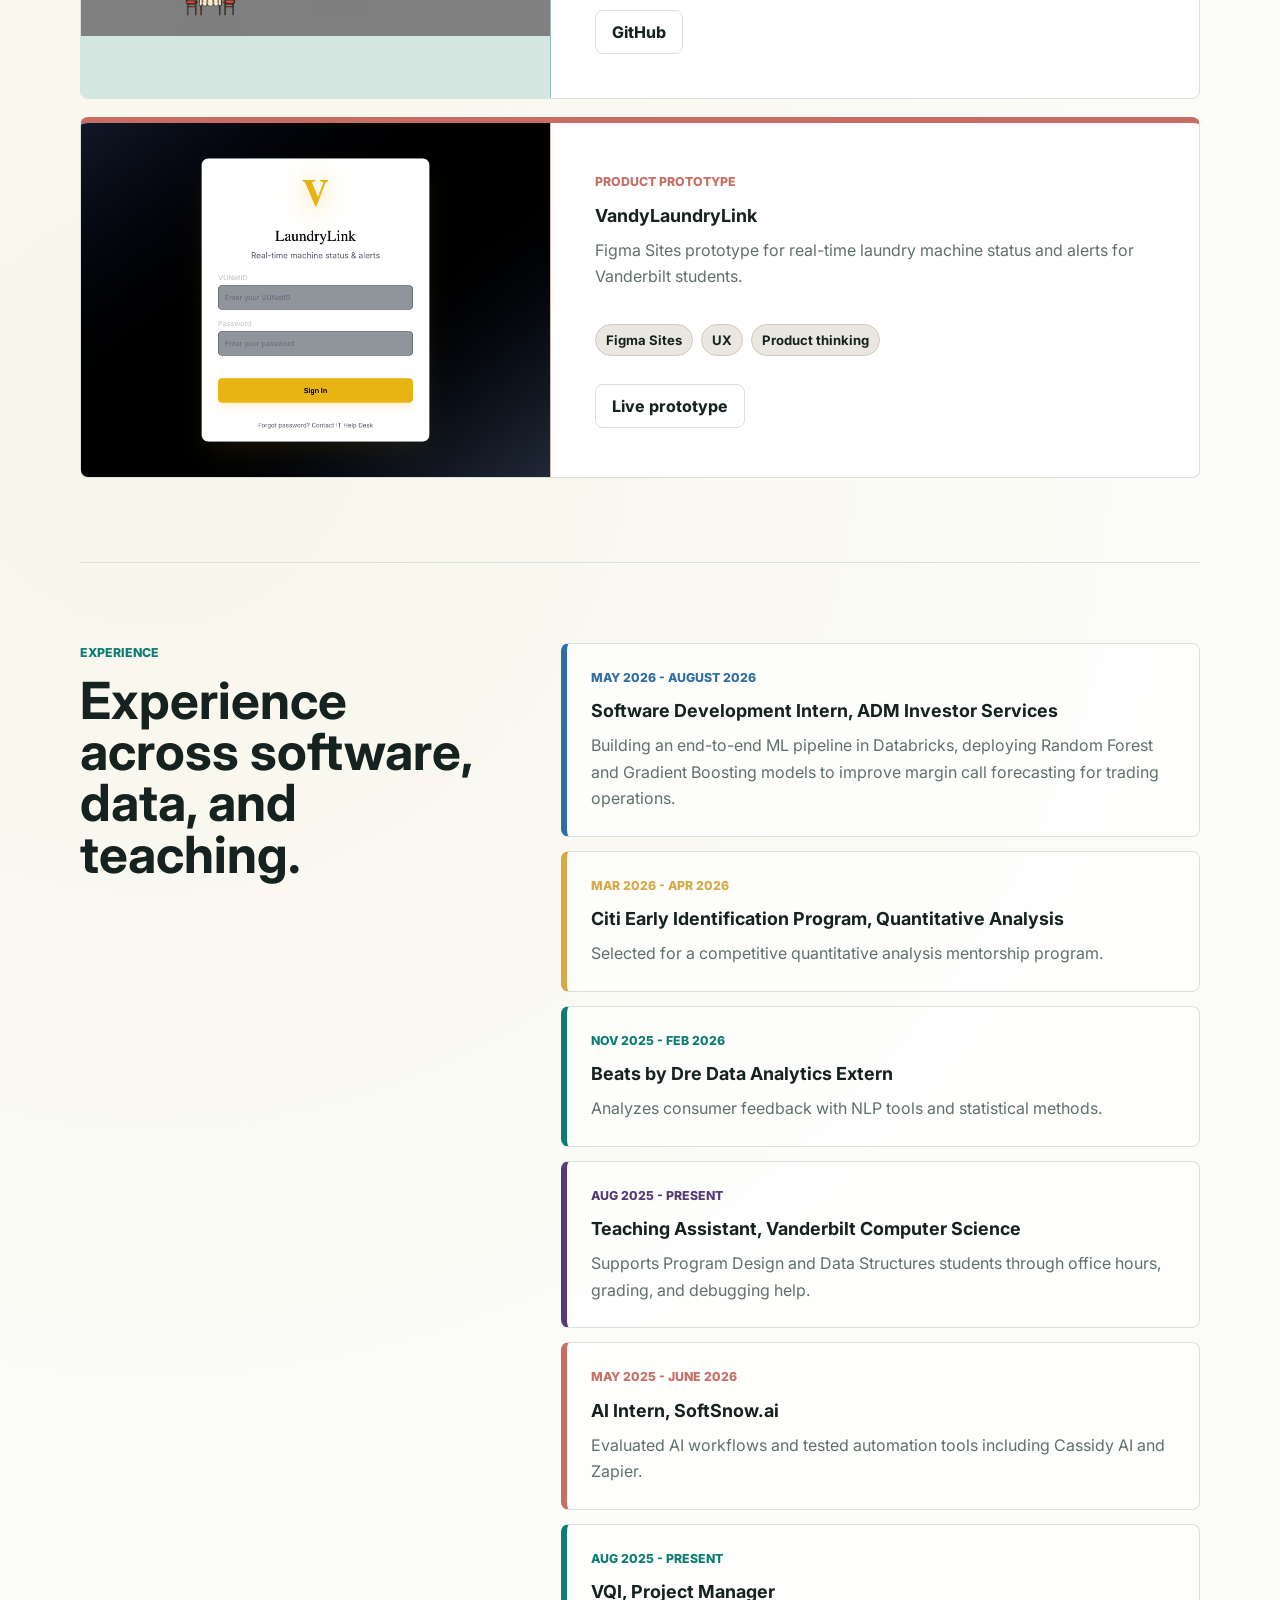
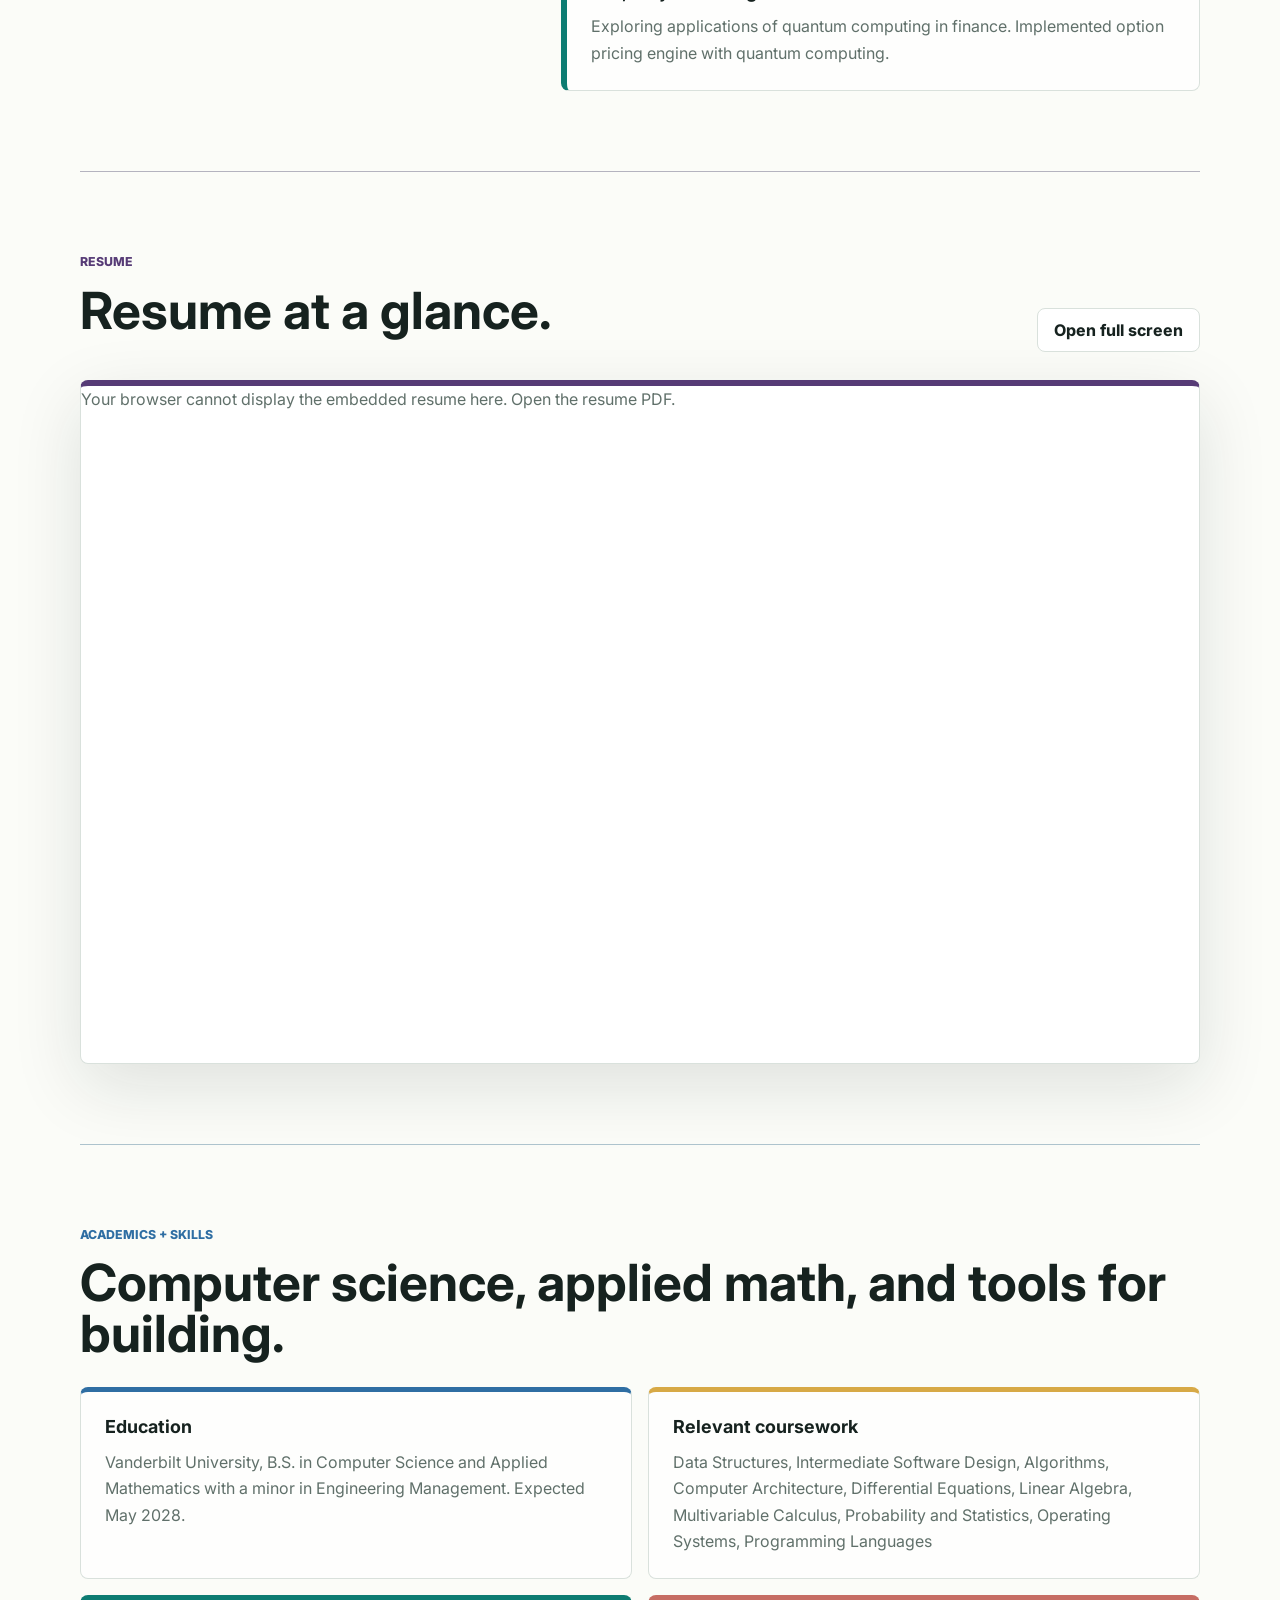
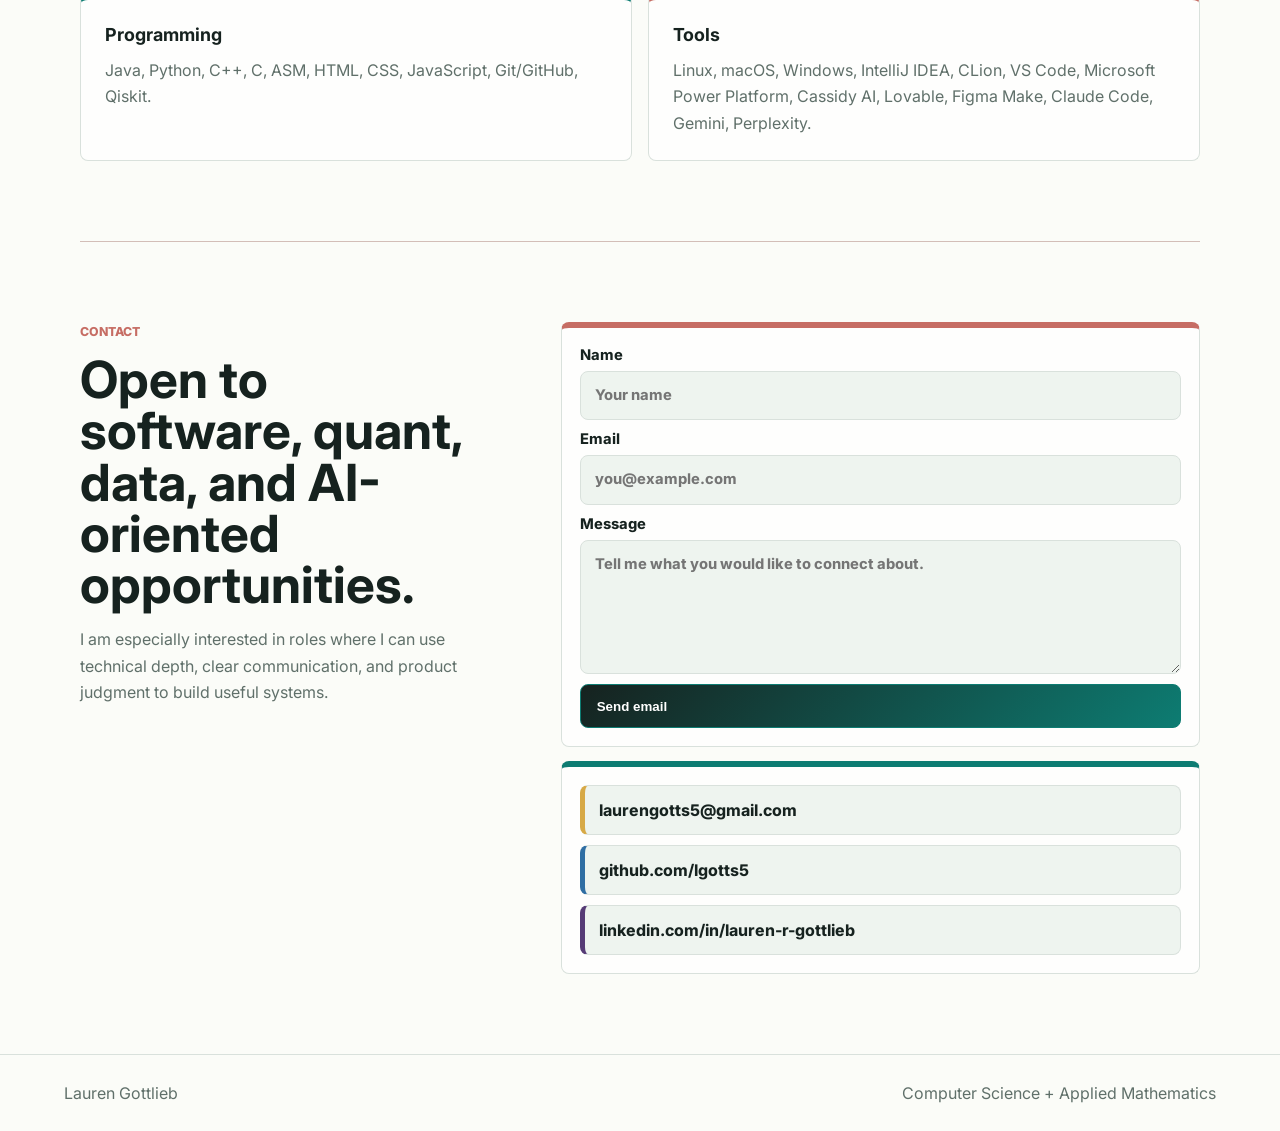
==== commit 21d366bd: "Update index.html" ====
--- a/index.html
+++ b/index.html
@@ -303,6 +303,13 @@
               Evaluated AI workflows and tested automation tools including Cassidy AI and Zapier.
             </p>
           </article>
+          <article class="timeline-item">
+            <p class="date">Aug 2025 - Present</p>
+            <h3>VQI, Project Manager</h3>
+            <p>
+              Exploring applications of quantum computing in finance. Implemented option pricing engine with quantum computing.
+            </p>
+          </article>
         </div>
       </section>
 
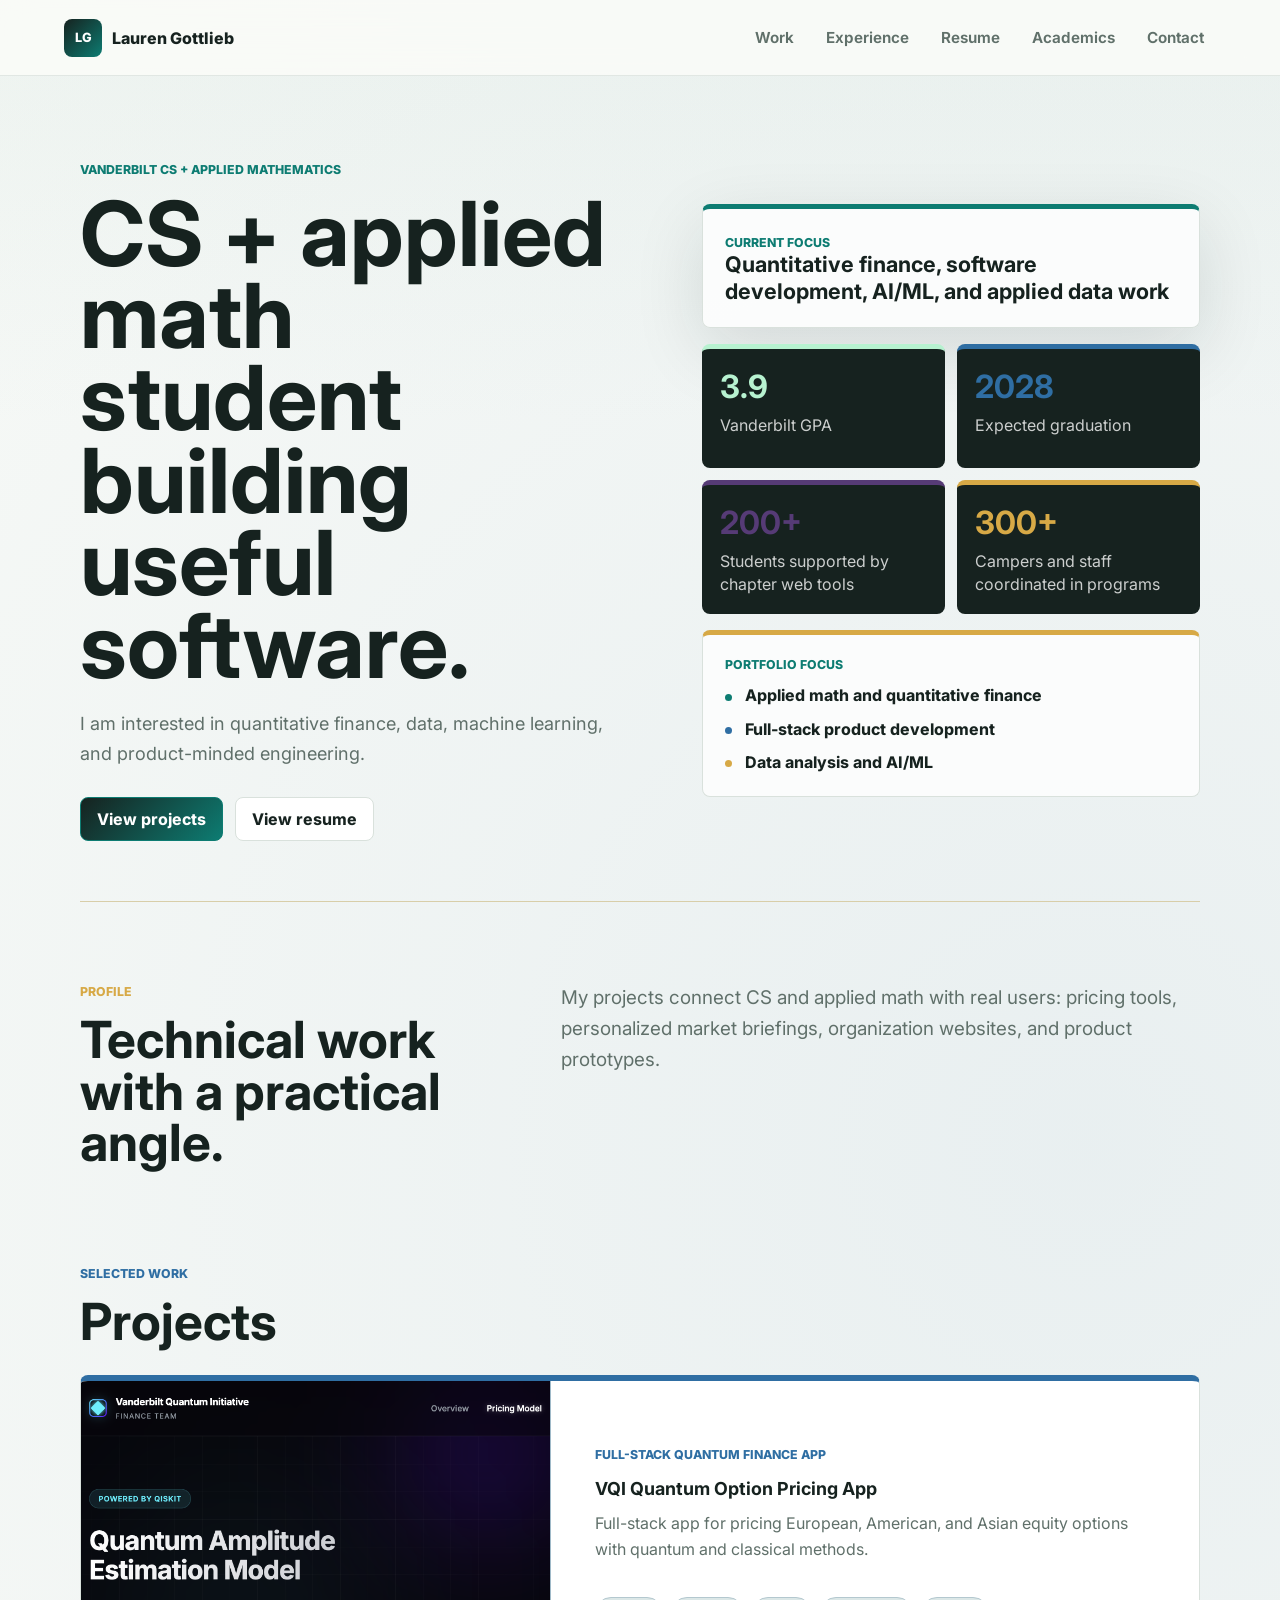
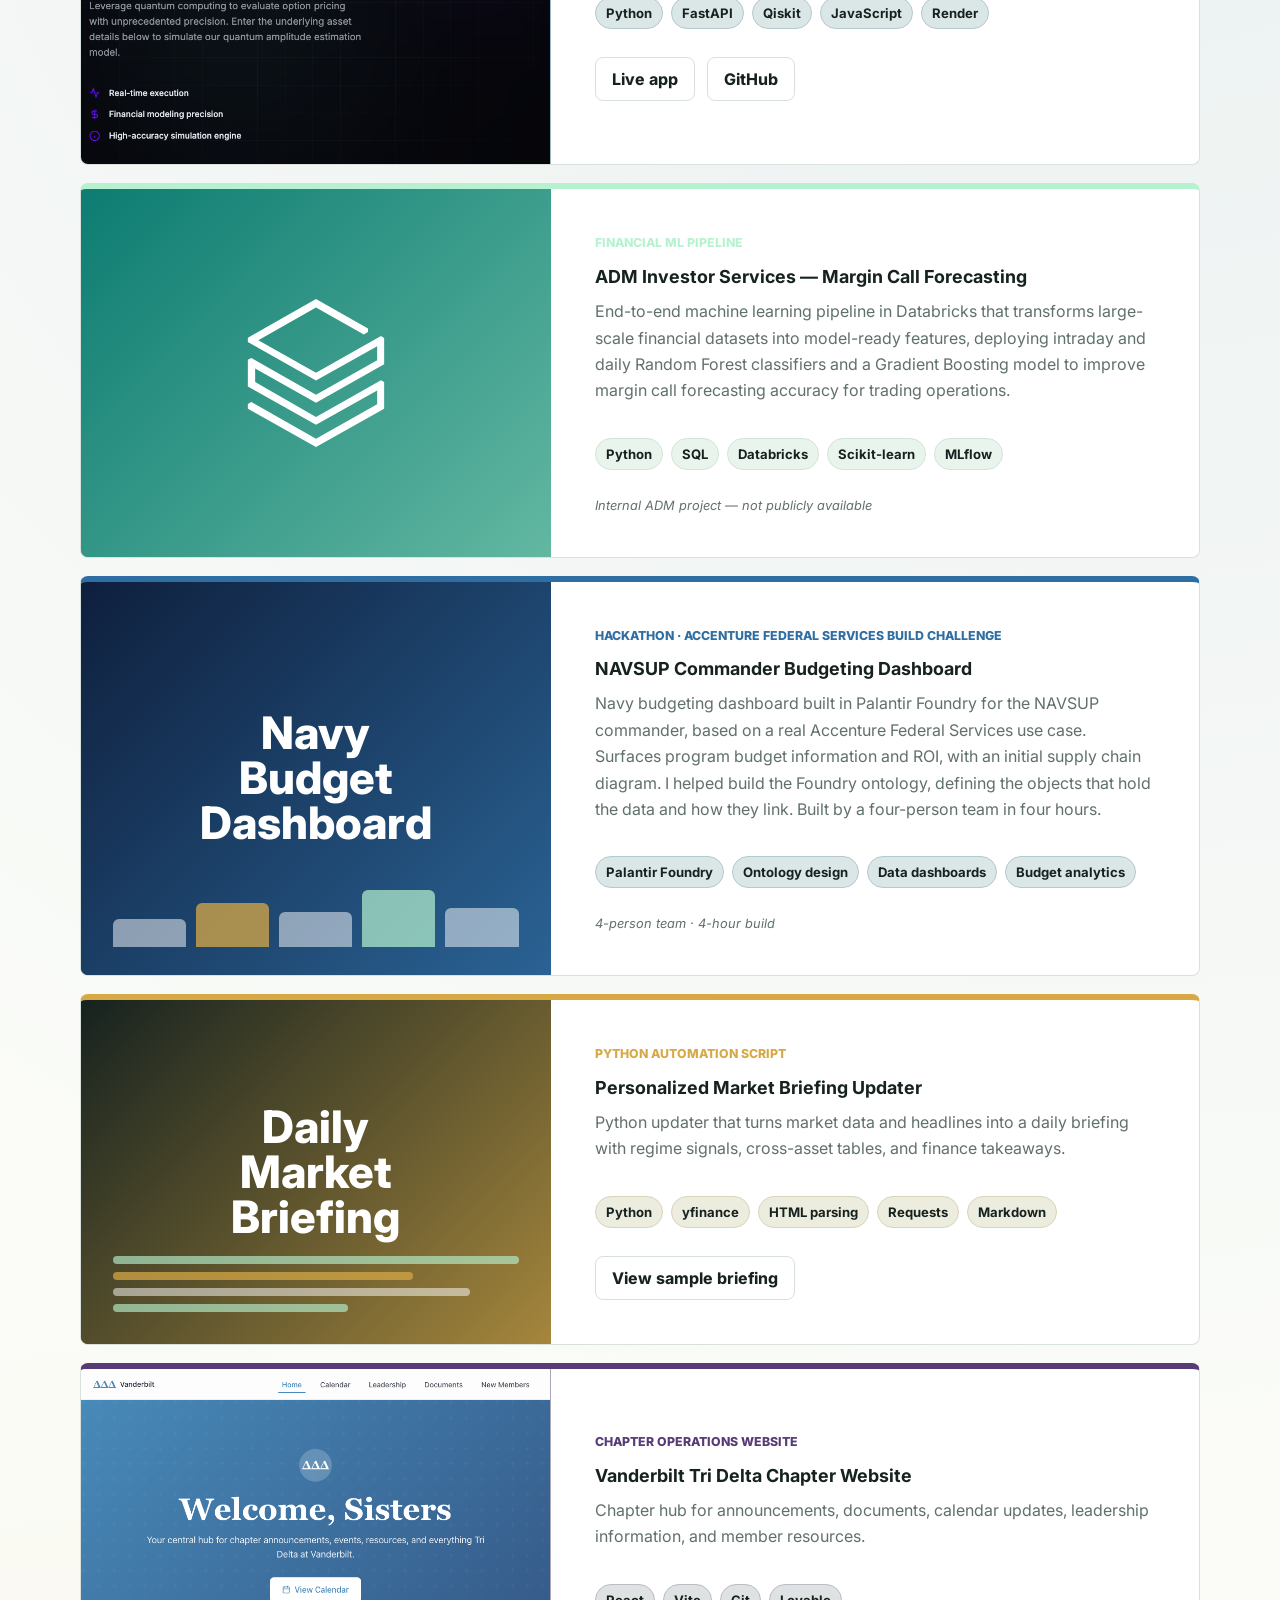
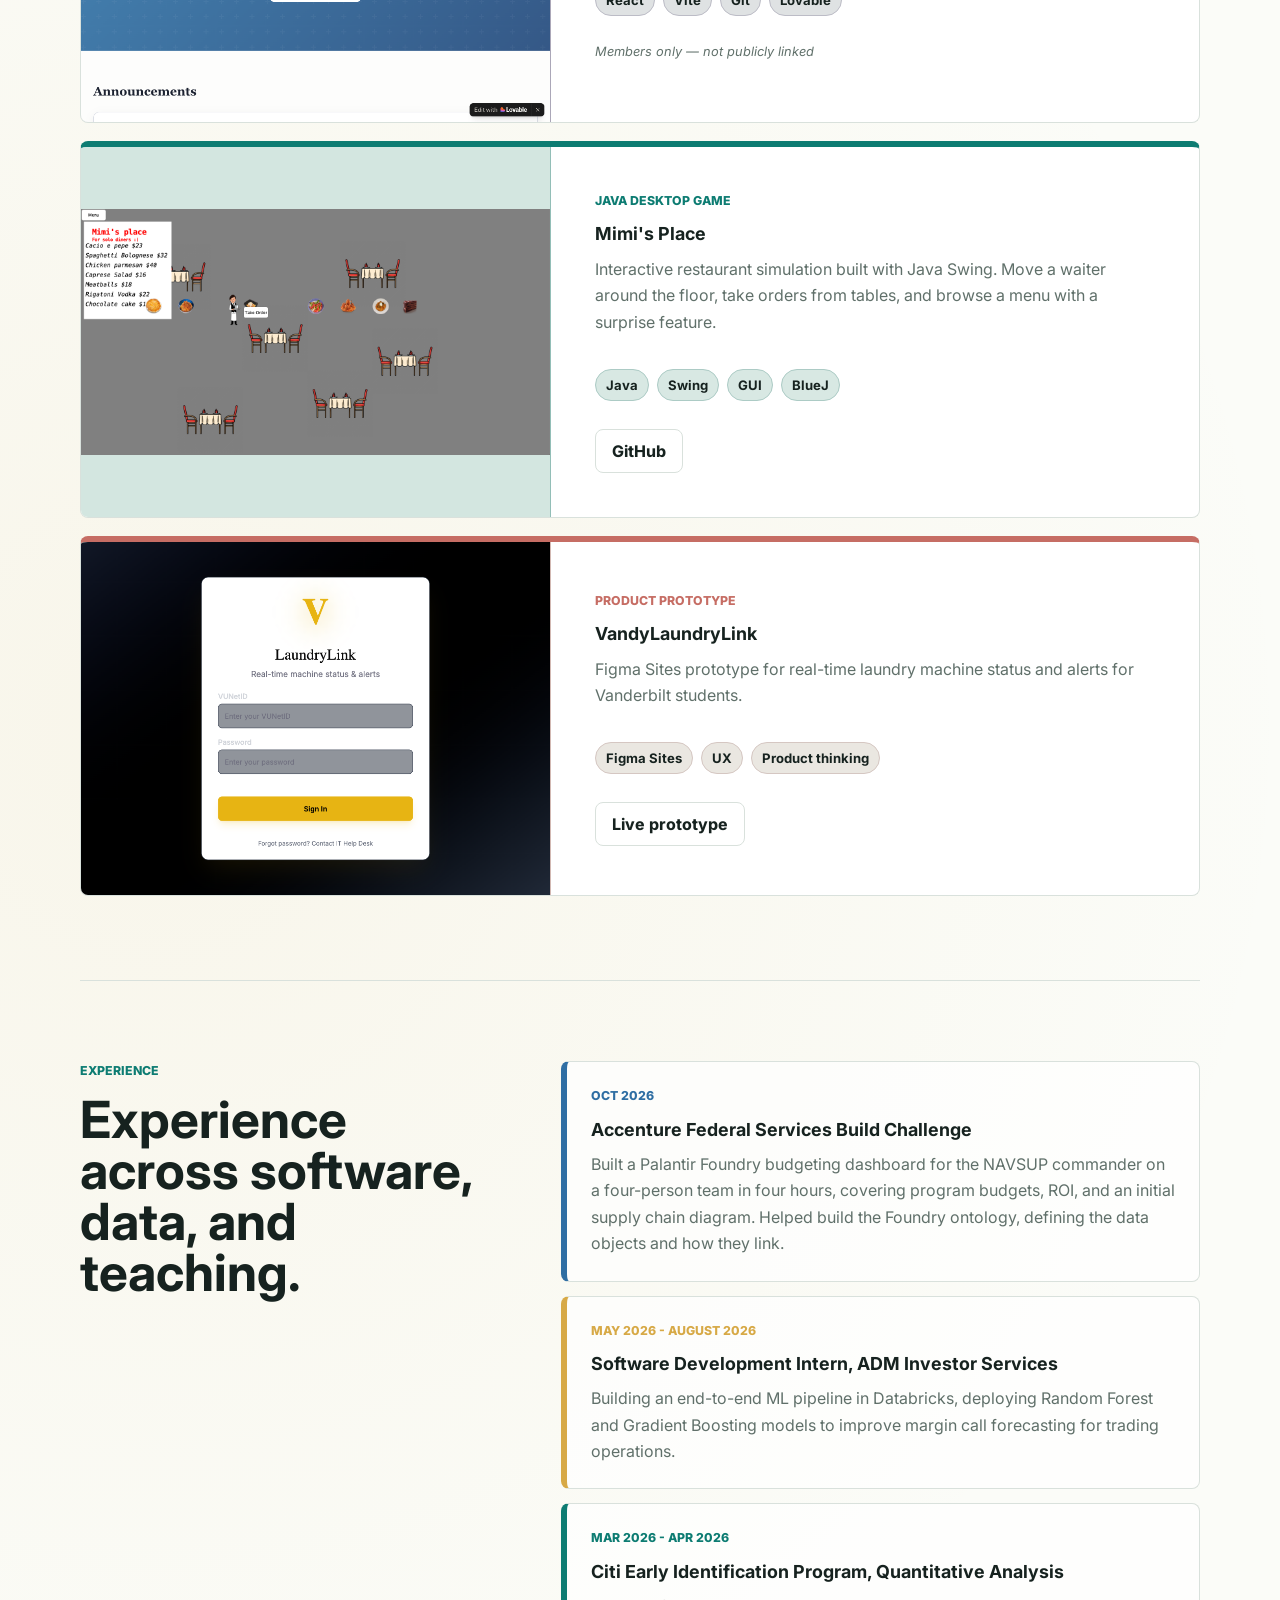
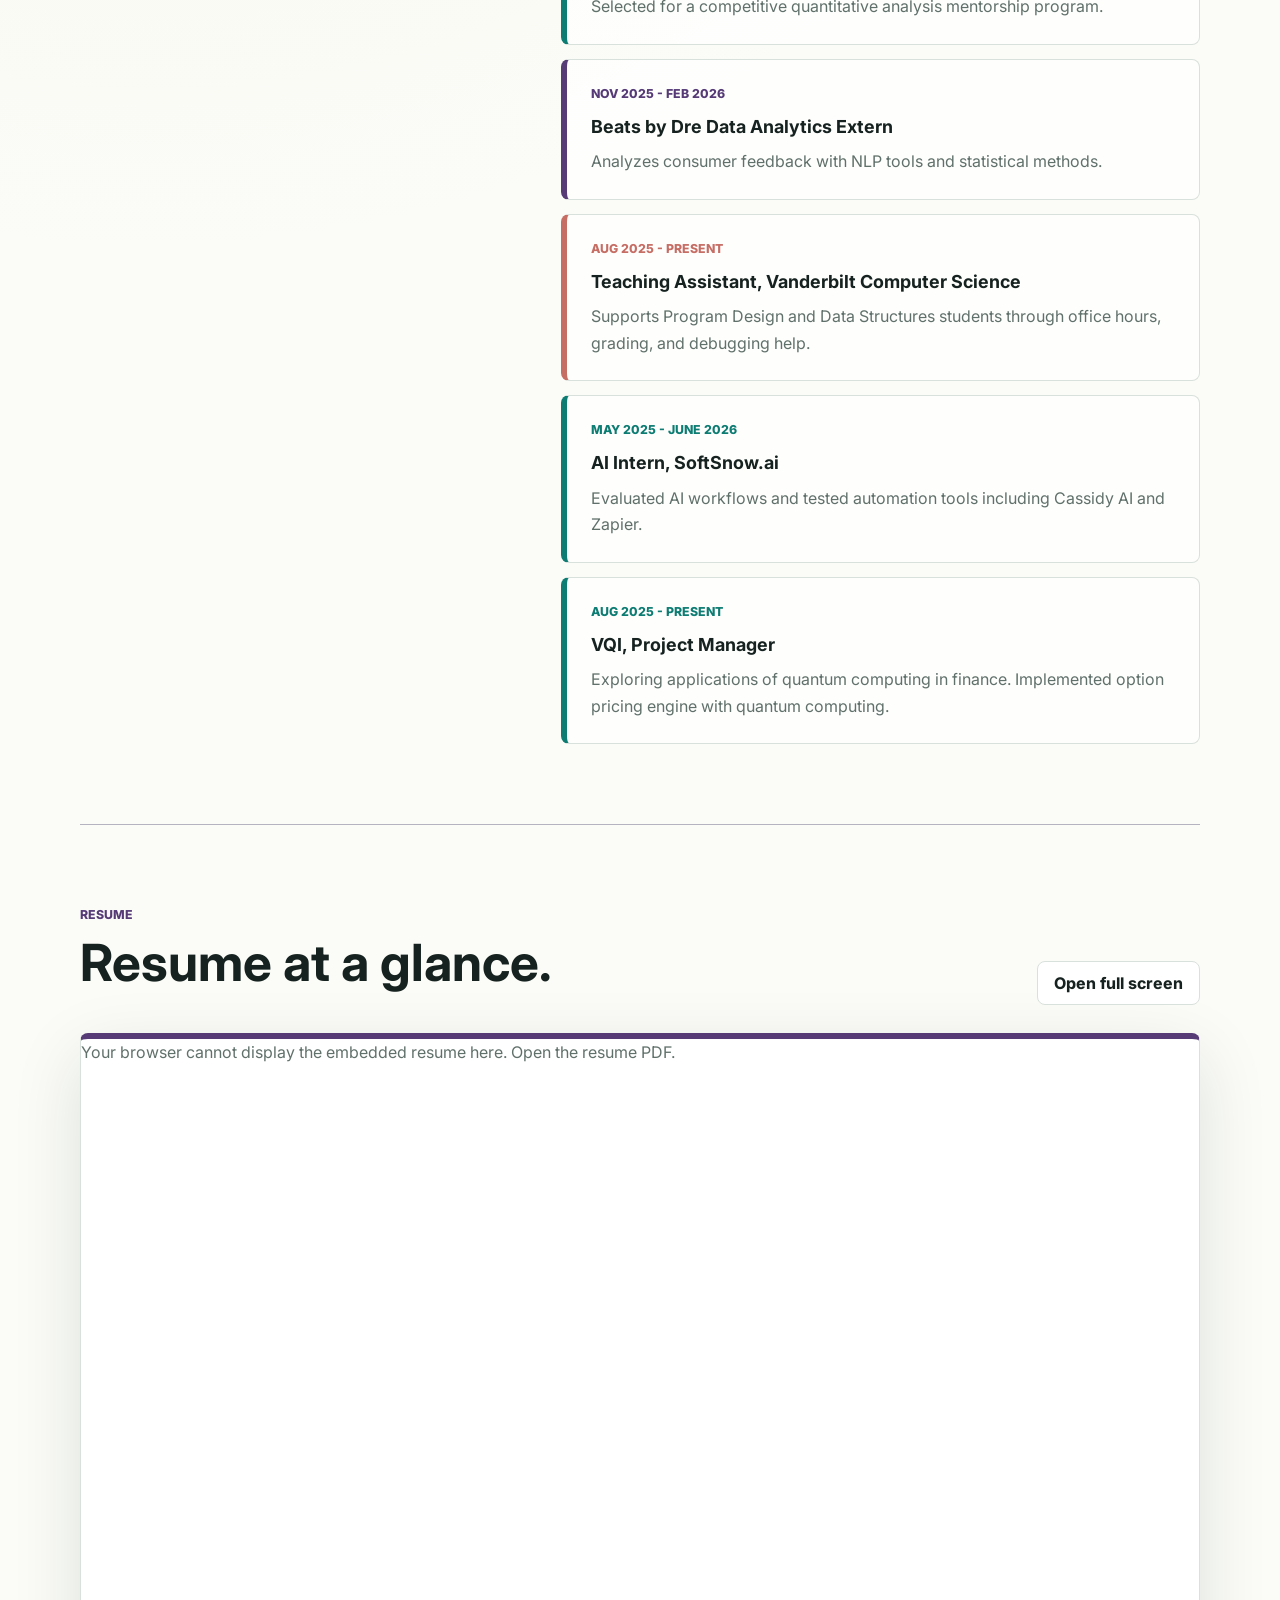
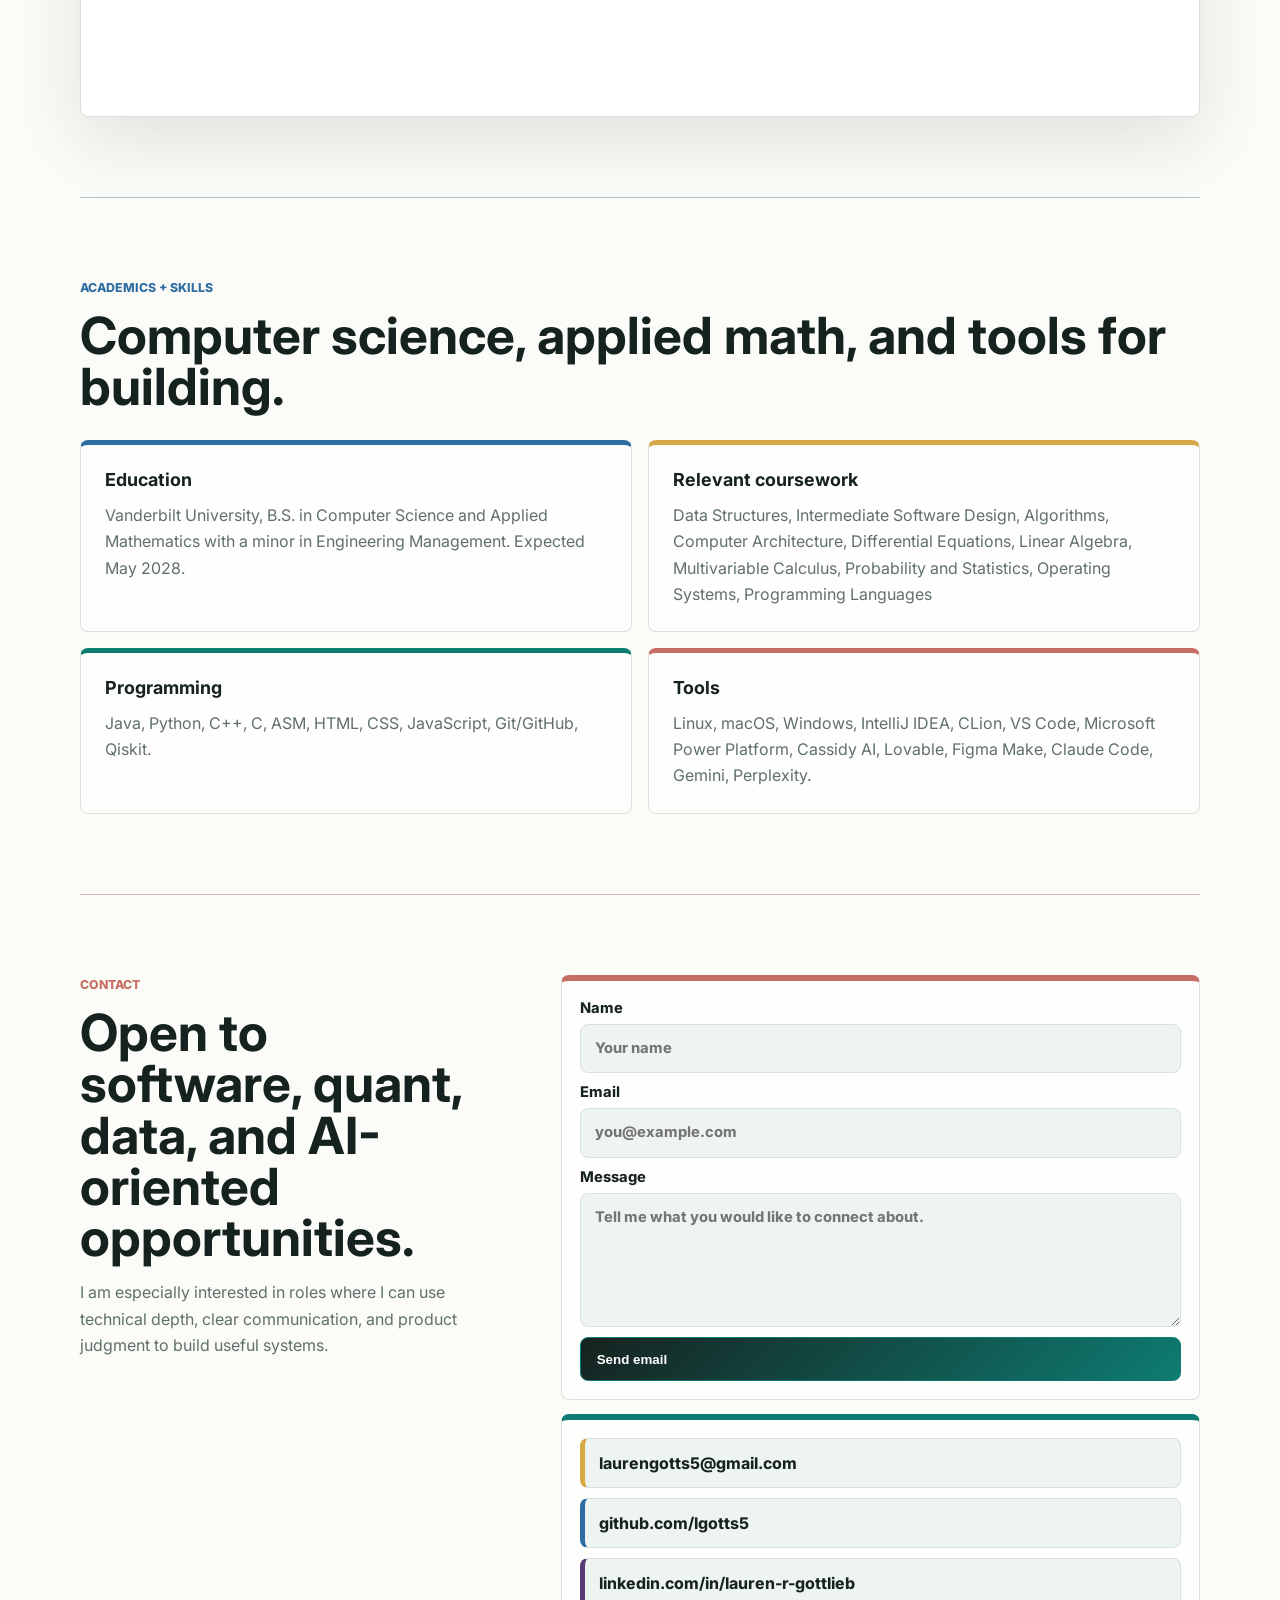
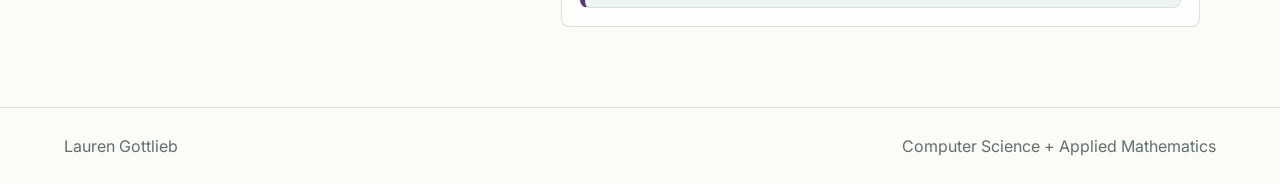
==== commit adf23525: "Add AFS Build Challenge hackathon project card and experience entry Co-Authored-By: Claude Opus 5.5 " ====
--- a/index.html
+++ b/index.html
@@ -154,6 +154,35 @@
             </div>
           </article>
 
+          <article class="project-card project-navy">
+            <div class="project-visual navy-dashboard">
+              <span>Navy Budget Dashboard</span>
+              <div class="budget-bars">
+                <i></i><i></i><i></i><i></i><i></i>
+              </div>
+            </div>
+            <div class="project-content">
+              <p class="project-type">Hackathon · Accenture Federal Services Build Challenge</p>
+              <h3>NAVSUP Commander Budgeting Dashboard</h3>
+              <p>
+                Navy budgeting dashboard built in Palantir Foundry for the NAVSUP commander,
+                based on a real Accenture Federal Services use case. Surfaces program budget
+                information and ROI, with an initial supply chain diagram. I helped build the
+                Foundry ontology, defining the objects that hold the data and how they link. Built by a four-person
+                team in four hours.
+              </p>
+              <ul class="tag-list" aria-label="Technologies">
+                <li>Palantir Foundry</li>
+                <li>Ontology design</li>
+                <li>Data dashboards</li>
+                <li>Budget analytics</li>
+              </ul>
+              <div class="link-row">
+                <span class="link-note">4-person team · 4-hour build</span>
+              </div>
+            </div>
+          </article>
+
           <article class="project-card project-briefing">
             <div class="project-visual briefing">
               <span>Daily Market Briefing</span>
@@ -266,6 +295,16 @@
           <h2>Experience across software, data, and teaching.</h2>
         </div>
         <div class="timeline">
+          <article class="timeline-item">
+            <p class="date">Oct 2026</p>
+            <h3>Accenture Federal Services Build Challenge</h3>
+            <p>
+              Built a Palantir Foundry budgeting dashboard for the NAVSUP commander on a
+              four-person team in four hours, covering program budgets, ROI, and an initial
+              supply chain diagram. Helped build the Foundry ontology, defining the data objects and how
+              they link.
+            </p>
+          </article>
           <article class="timeline-item">
             <p class="date">May 2026 - August 2026</p>
             <h3>Software Development Intern, ADM Investor Services</h3>
--- a/styles.css
+++ b/styles.css
@@ -480,6 +480,37 @@
   --accent: var(--gold);
 }
 
+.project-navy {
+  --accent: var(--blue);
+}
+
+.navy-dashboard {
+  background:
+    linear-gradient(135deg, rgba(14, 31, 61, 0.96), rgba(47, 110, 163, 0.86)),
+    #0e1f3d;
+}
+
+.budget-bars {
+  position: absolute;
+  inset: auto 32px 28px;
+  display: flex;
+  align-items: flex-end;
+  gap: 10px;
+  height: 64px;
+}
+
+.budget-bars i {
+  flex: 1;
+  background: rgba(255, 255, 255, 0.5);
+  border-radius: 6px 6px 0 0;
+}
+
+.budget-bars i:nth-child(1) { height: 45%; }
+.budget-bars i:nth-child(2) { height: 70%; background: rgba(215, 169, 70, 0.75); }
+.budget-bars i:nth-child(3) { height: 55%; }
+.budget-bars i:nth-child(4) { height: 90%; background: rgba(183, 242, 208, 0.7); }
+.budget-bars i:nth-child(5) { height: 62%; }
+
 .project-community {
   --accent: var(--plum);
 }
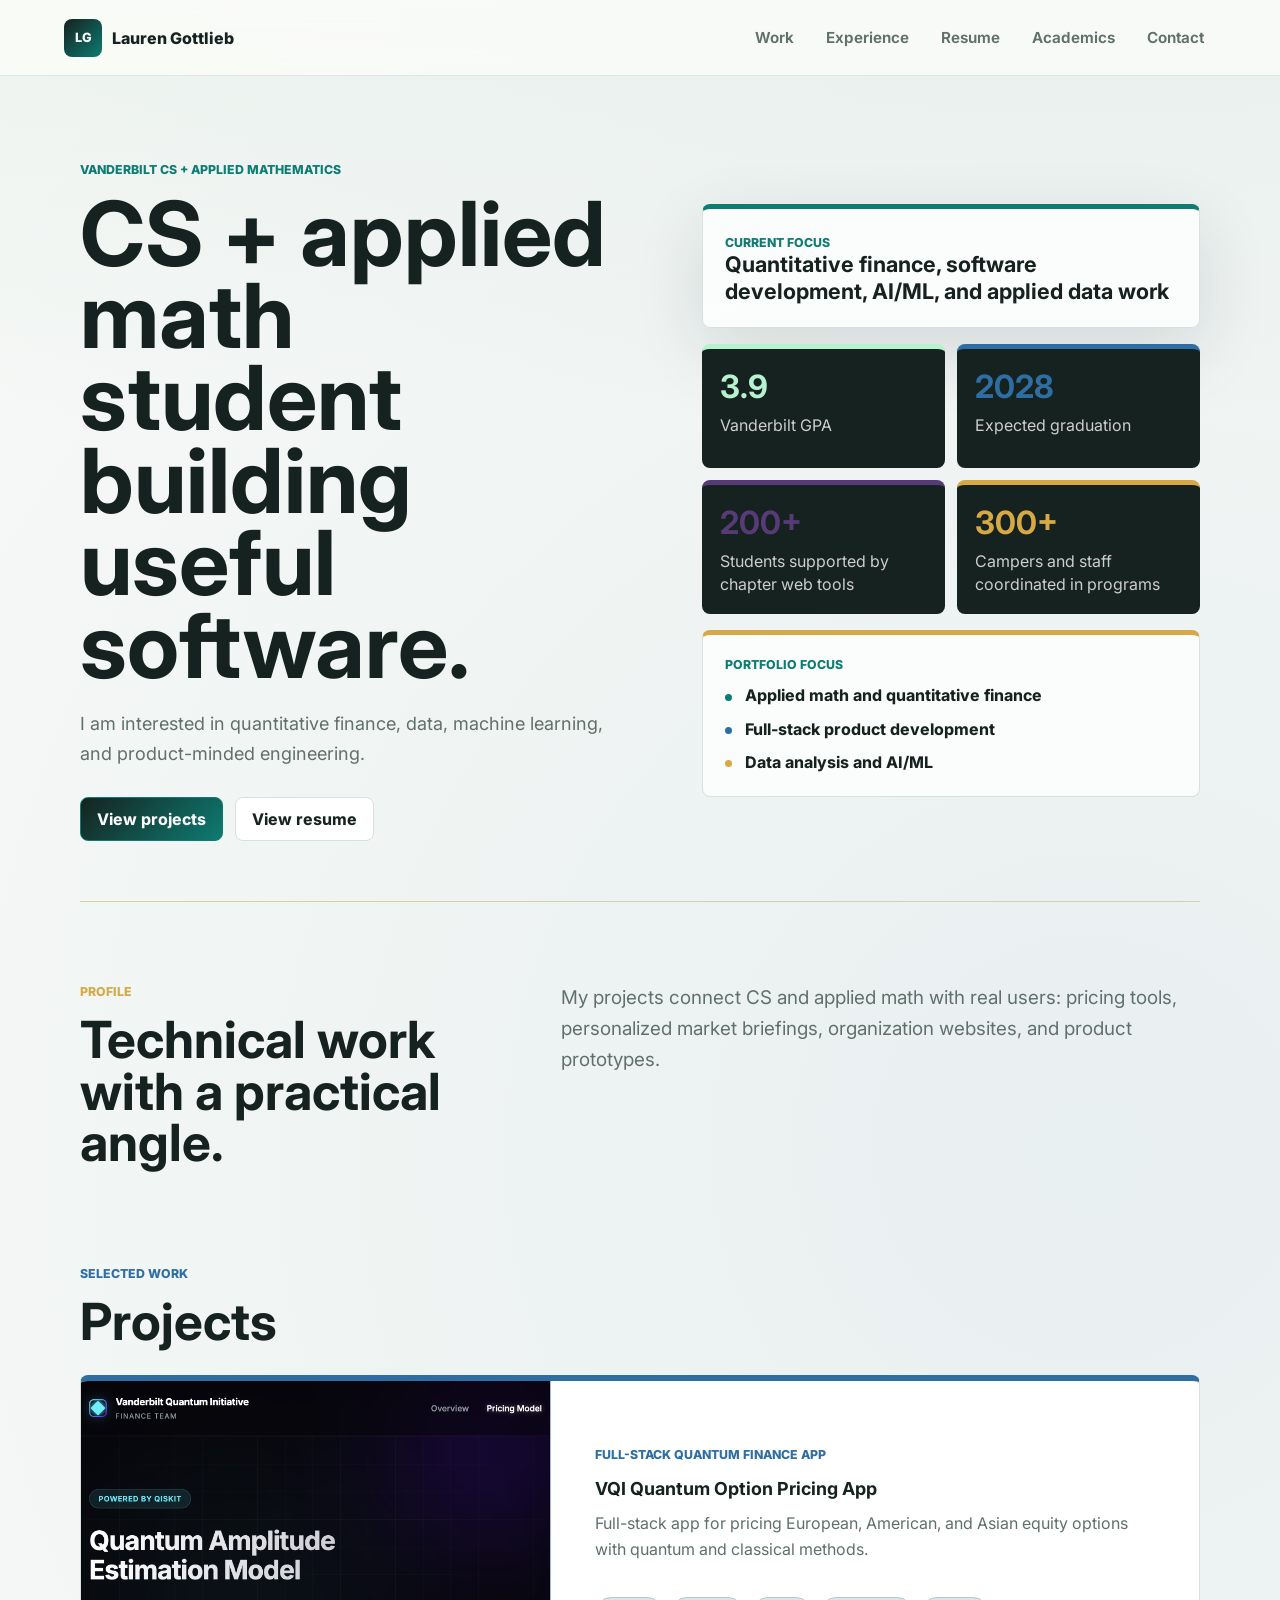
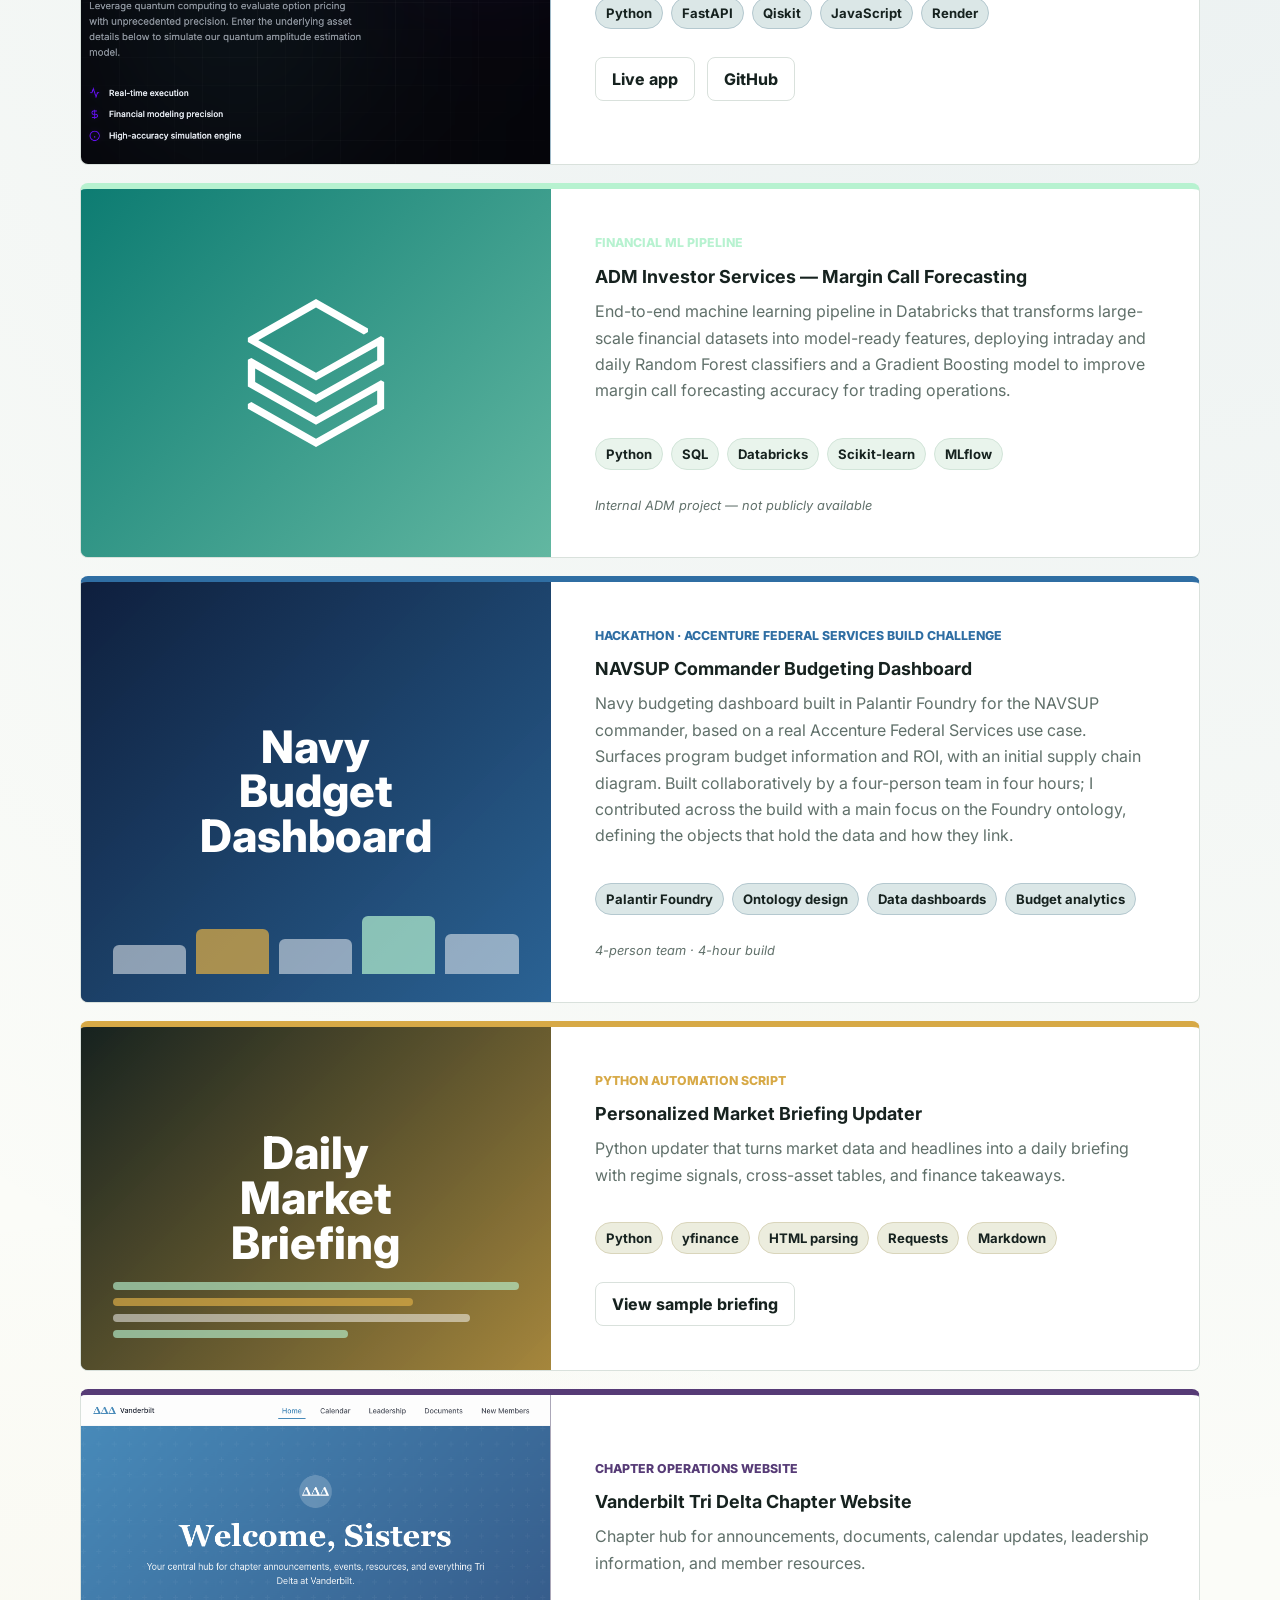
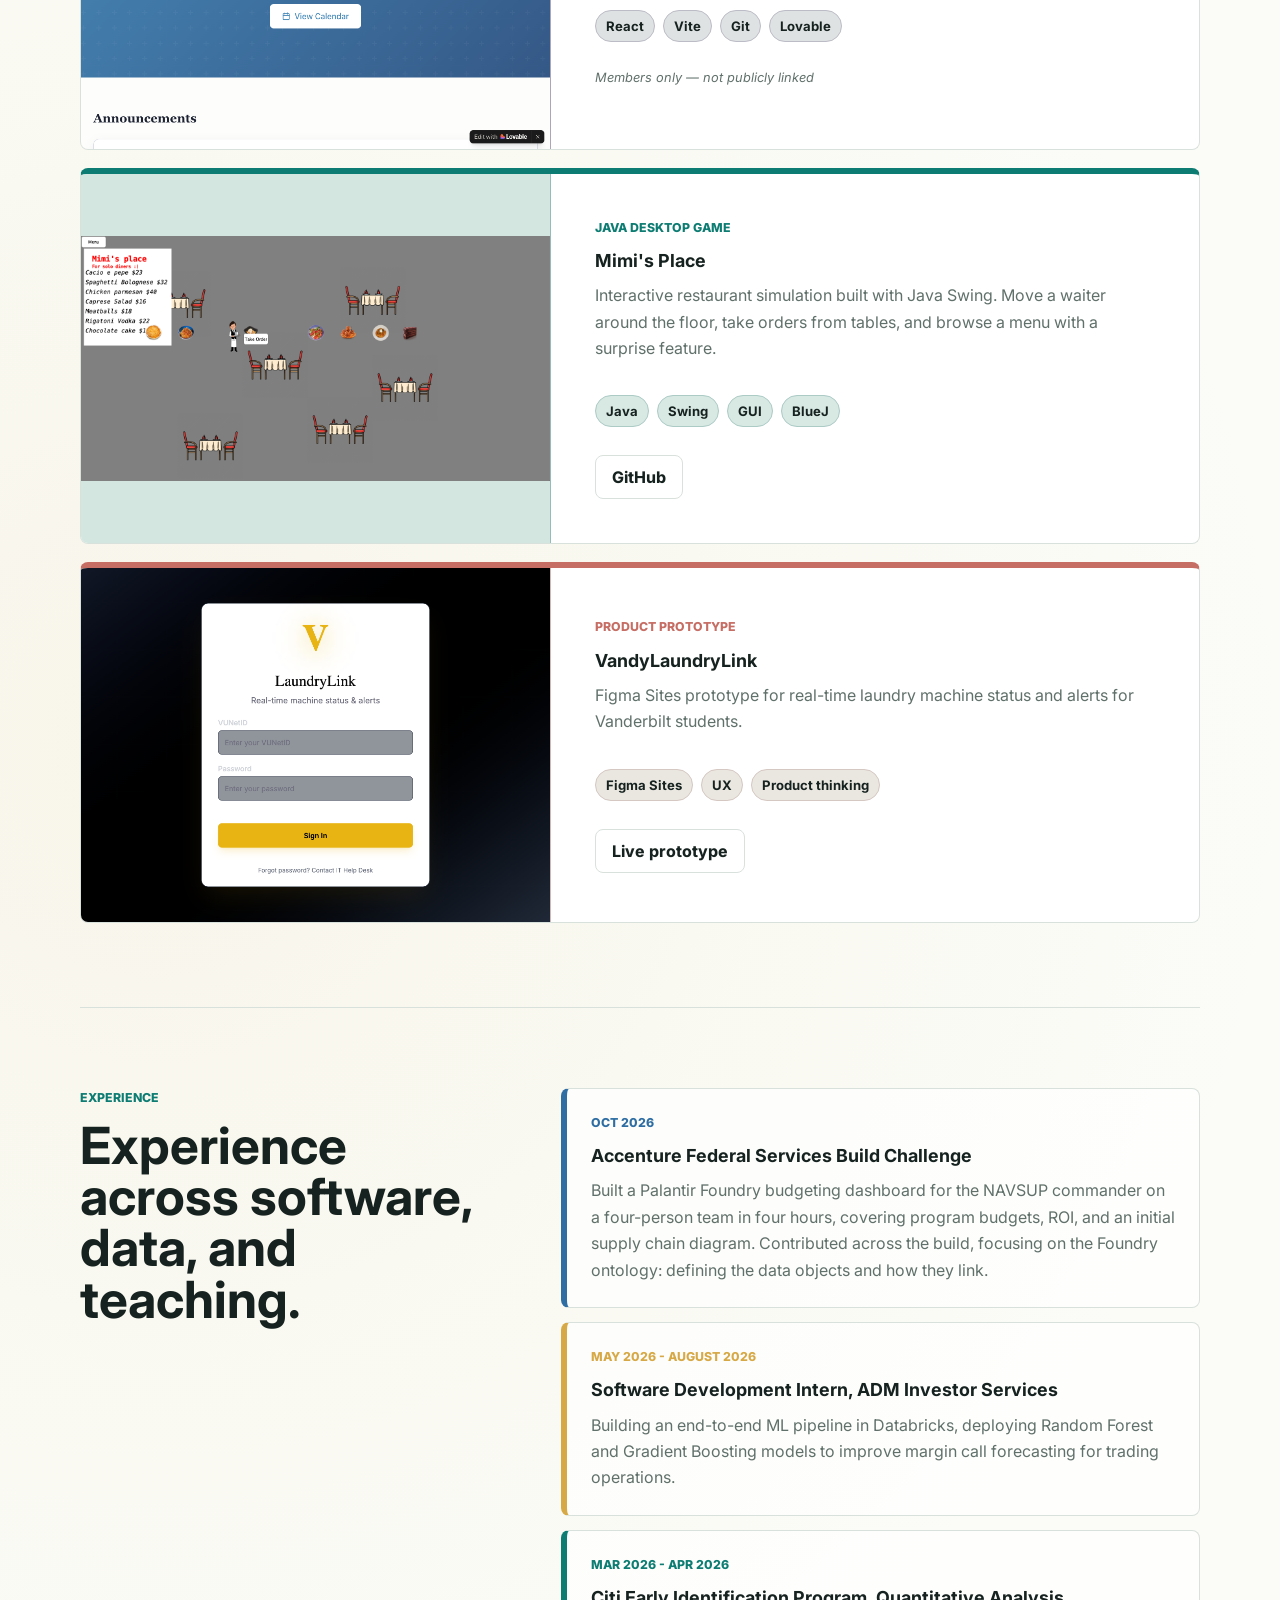
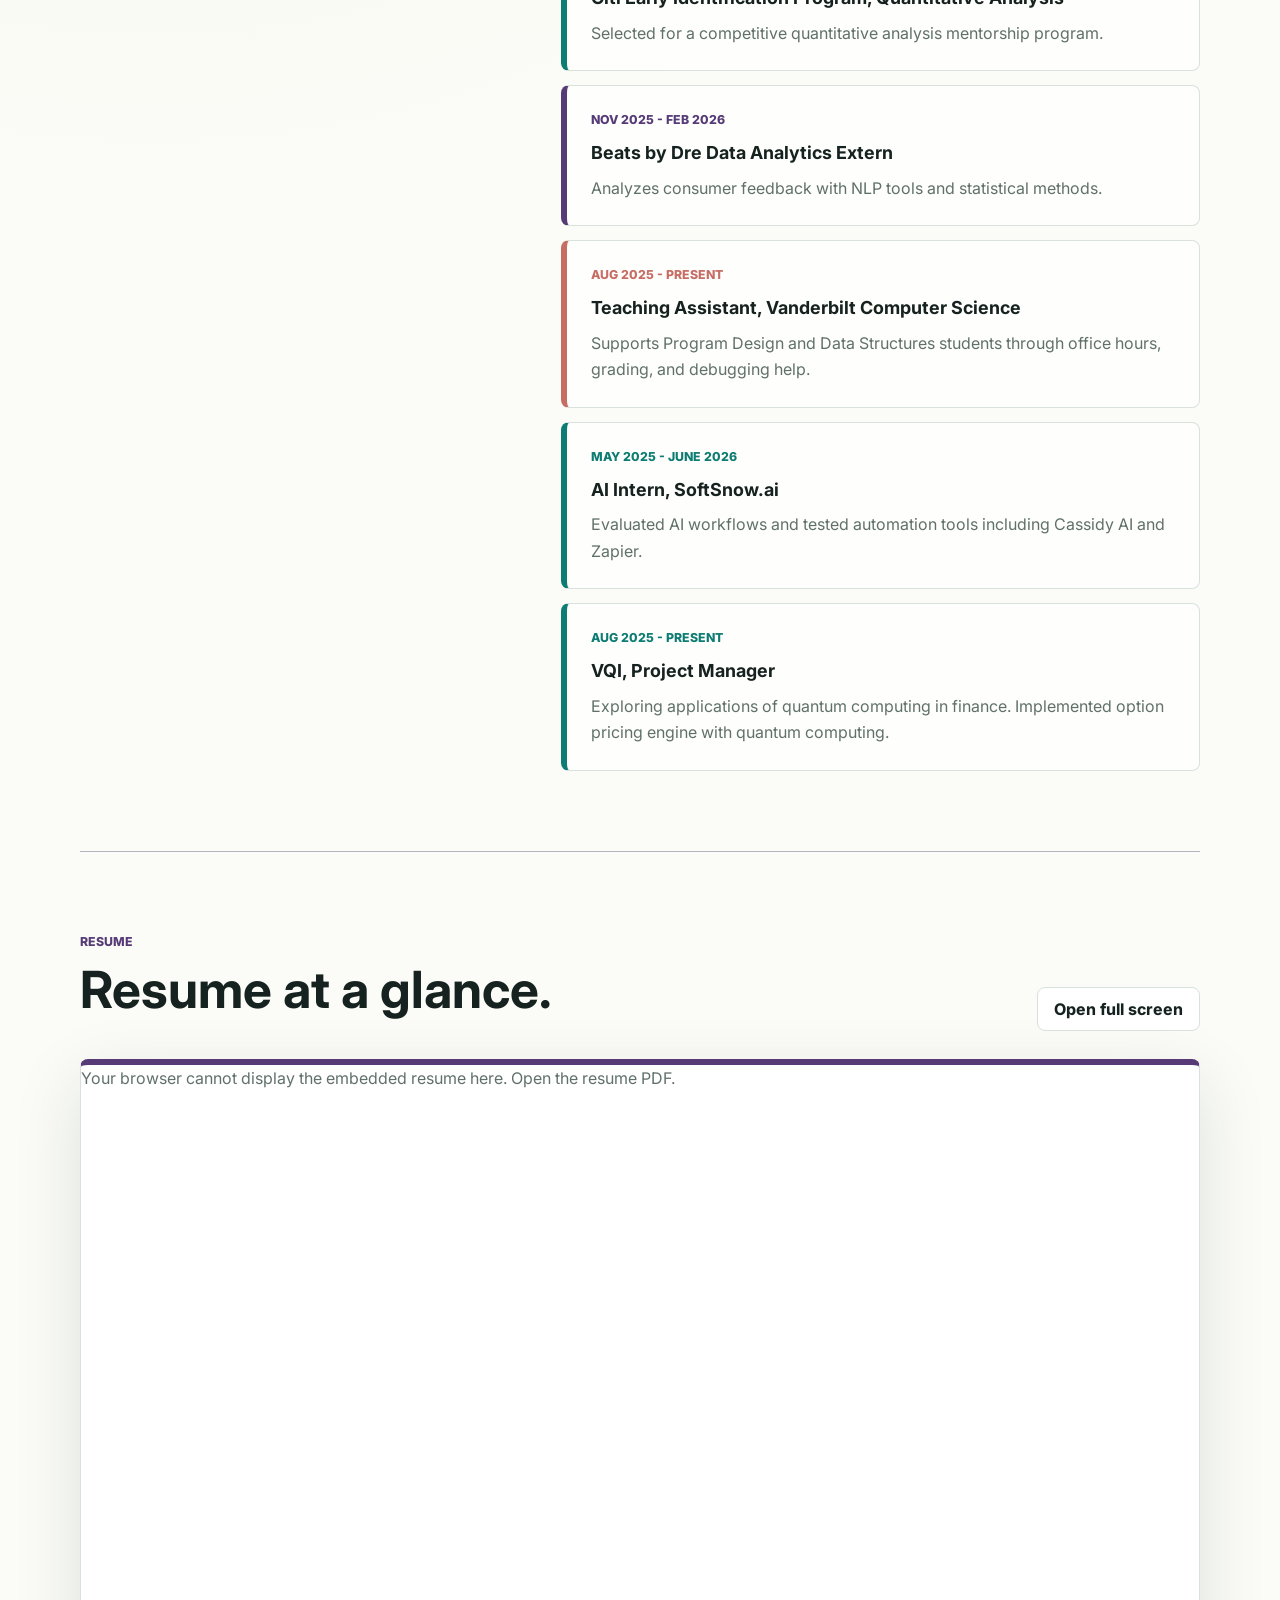
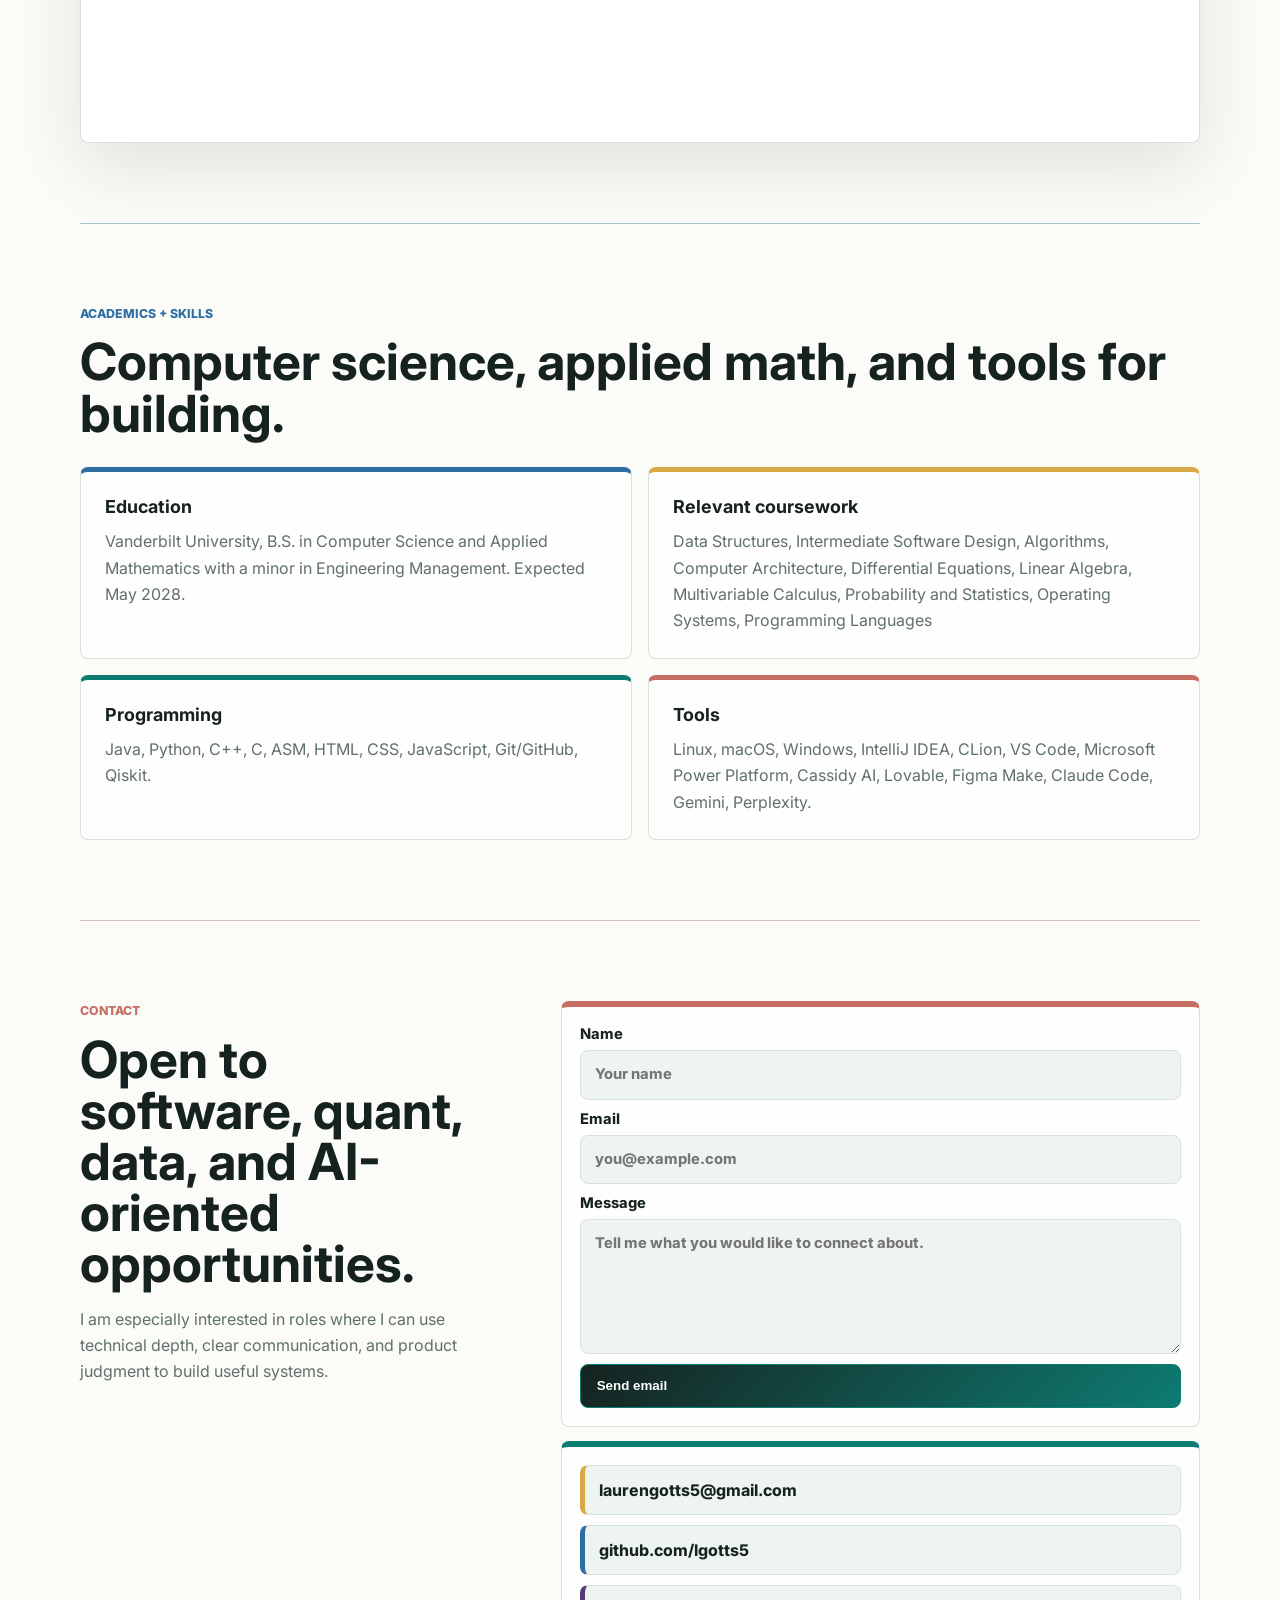
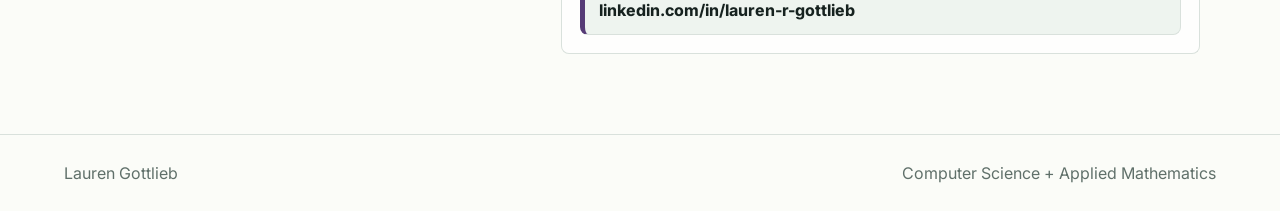
==== commit d4de2b0a: "Refine hackathon wording to reflect team collaboration and ontology focus Co-Authored-By: Claude Opu" ====
--- a/index.html
+++ b/index.html
@@ -167,9 +167,10 @@
               <p>
                 Navy budgeting dashboard built in Palantir Foundry for the NAVSUP commander,
                 based on a real Accenture Federal Services use case. Surfaces program budget
-                information and ROI, with an initial supply chain diagram. I helped build the
-                Foundry ontology, defining the objects that hold the data and how they link. Built by a four-person
-                team in four hours.
+                information and ROI, with an initial supply chain diagram. Built
+                collaboratively by a four-person team in four hours; I contributed across the
+                build with a main focus on the Foundry ontology, defining the objects that hold
+                the data and how they link.
               </p>
               <ul class="tag-list" aria-label="Technologies">
                 <li>Palantir Foundry</li>
@@ -301,8 +302,8 @@
             <p>
               Built a Palantir Foundry budgeting dashboard for the NAVSUP commander on a
               four-person team in four hours, covering program budgets, ROI, and an initial
-              supply chain diagram. Helped build the Foundry ontology, defining the data objects and how
-              they link.
+              supply chain diagram. Contributed across the build, focusing on the Foundry
+              ontology: defining the data objects and how they link.
             </p>
           </article>
           <article class="timeline-item">
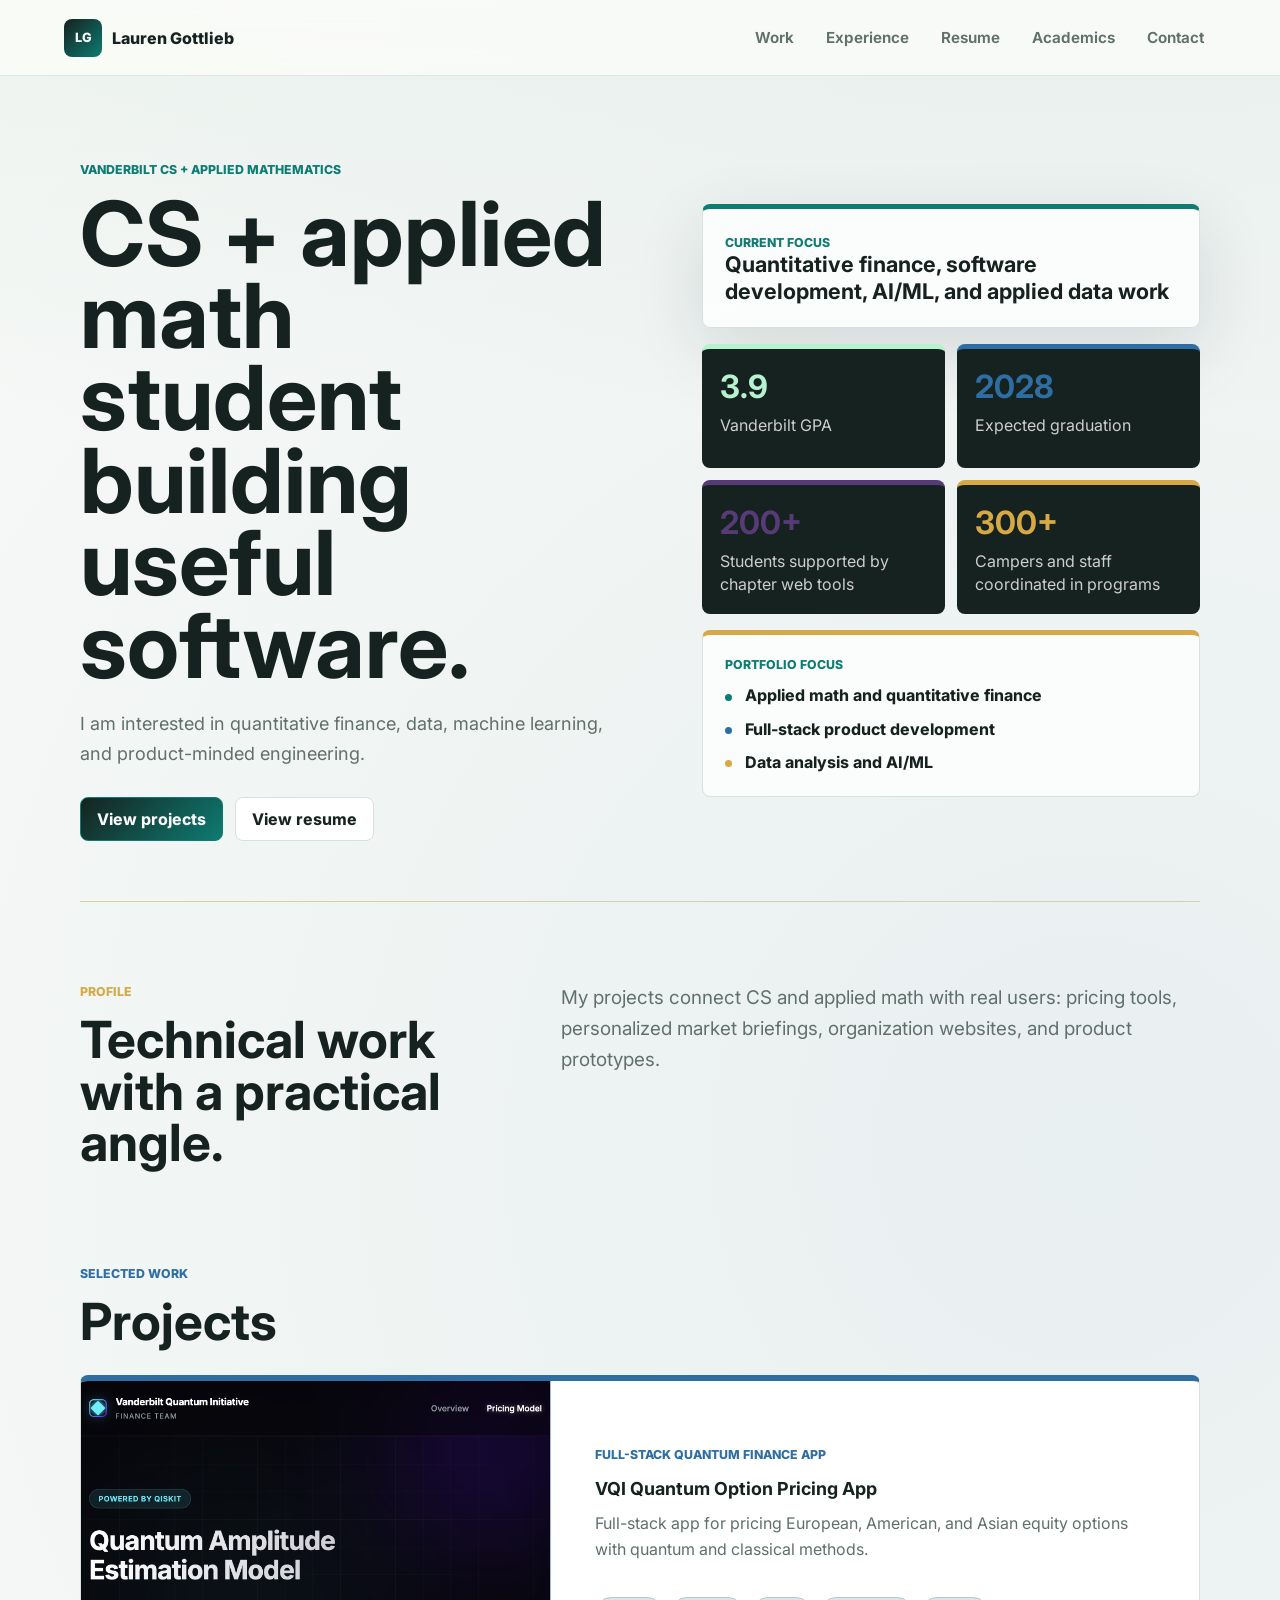
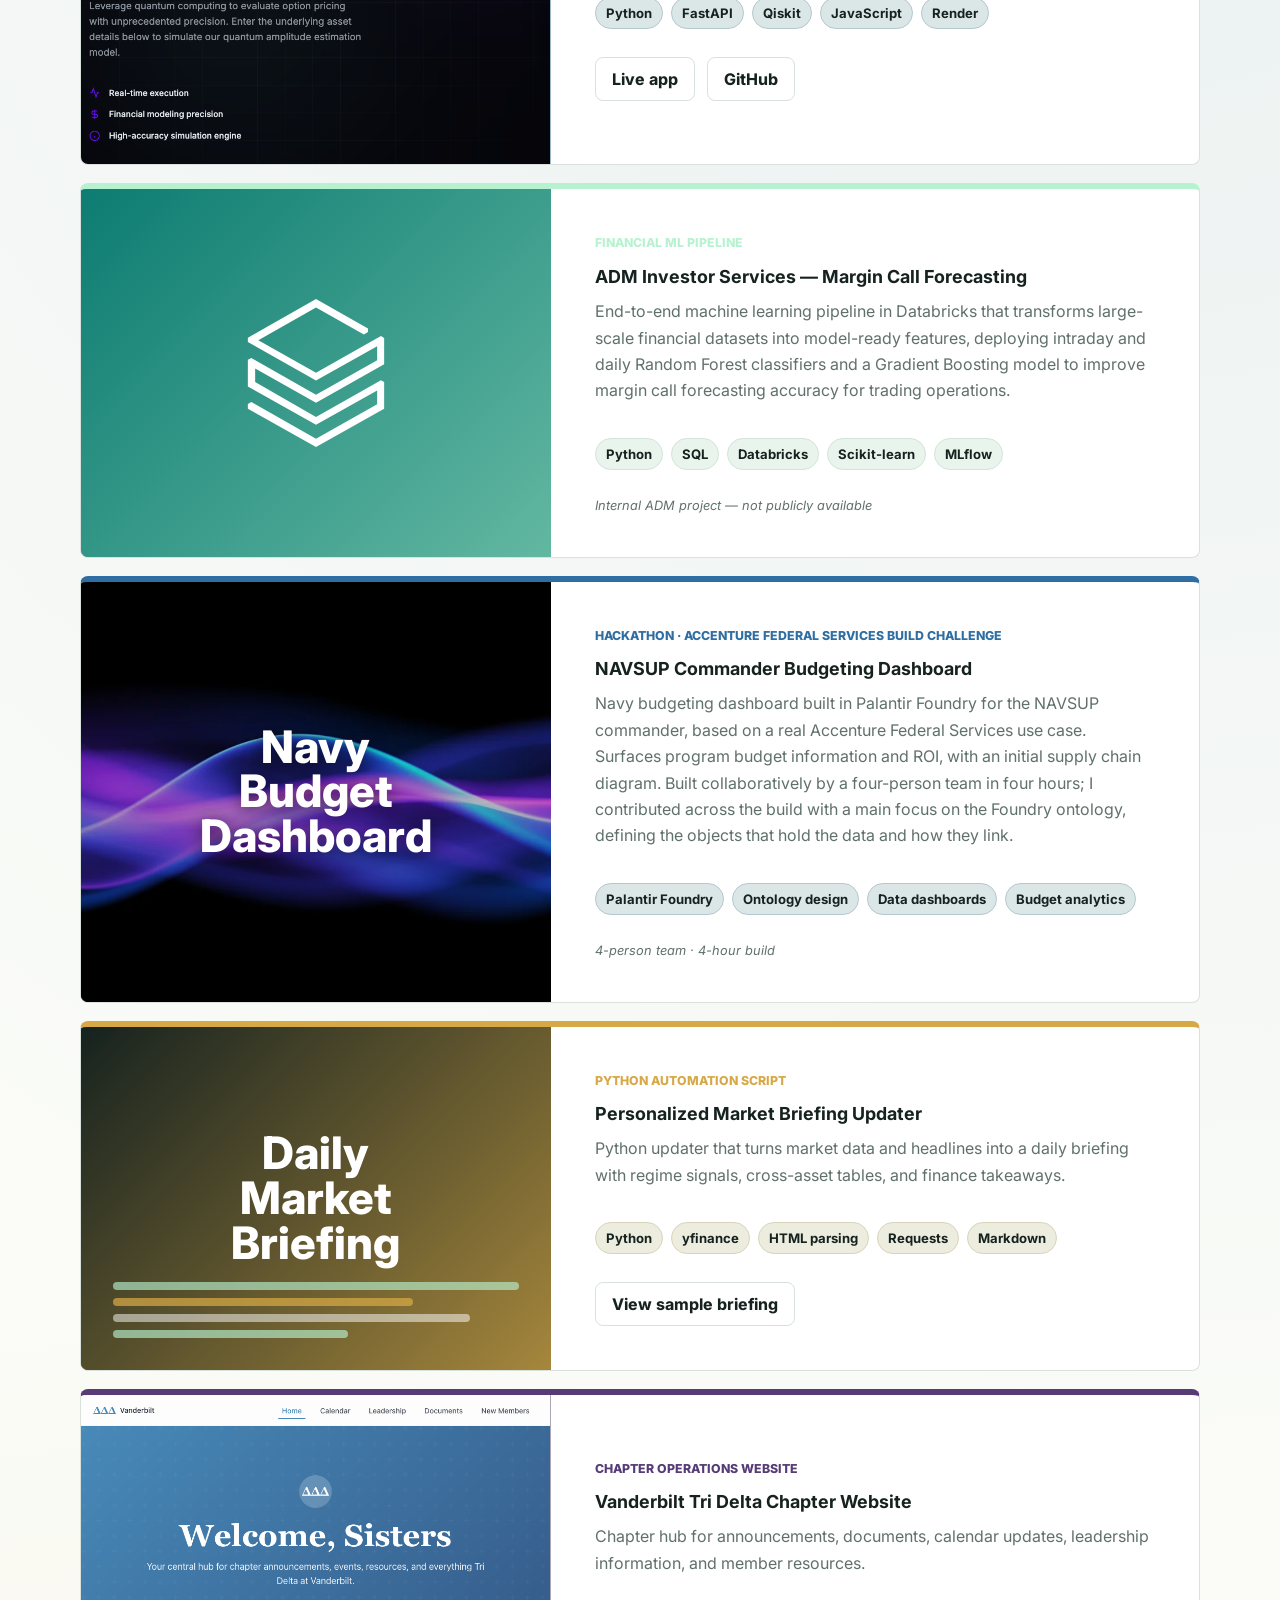
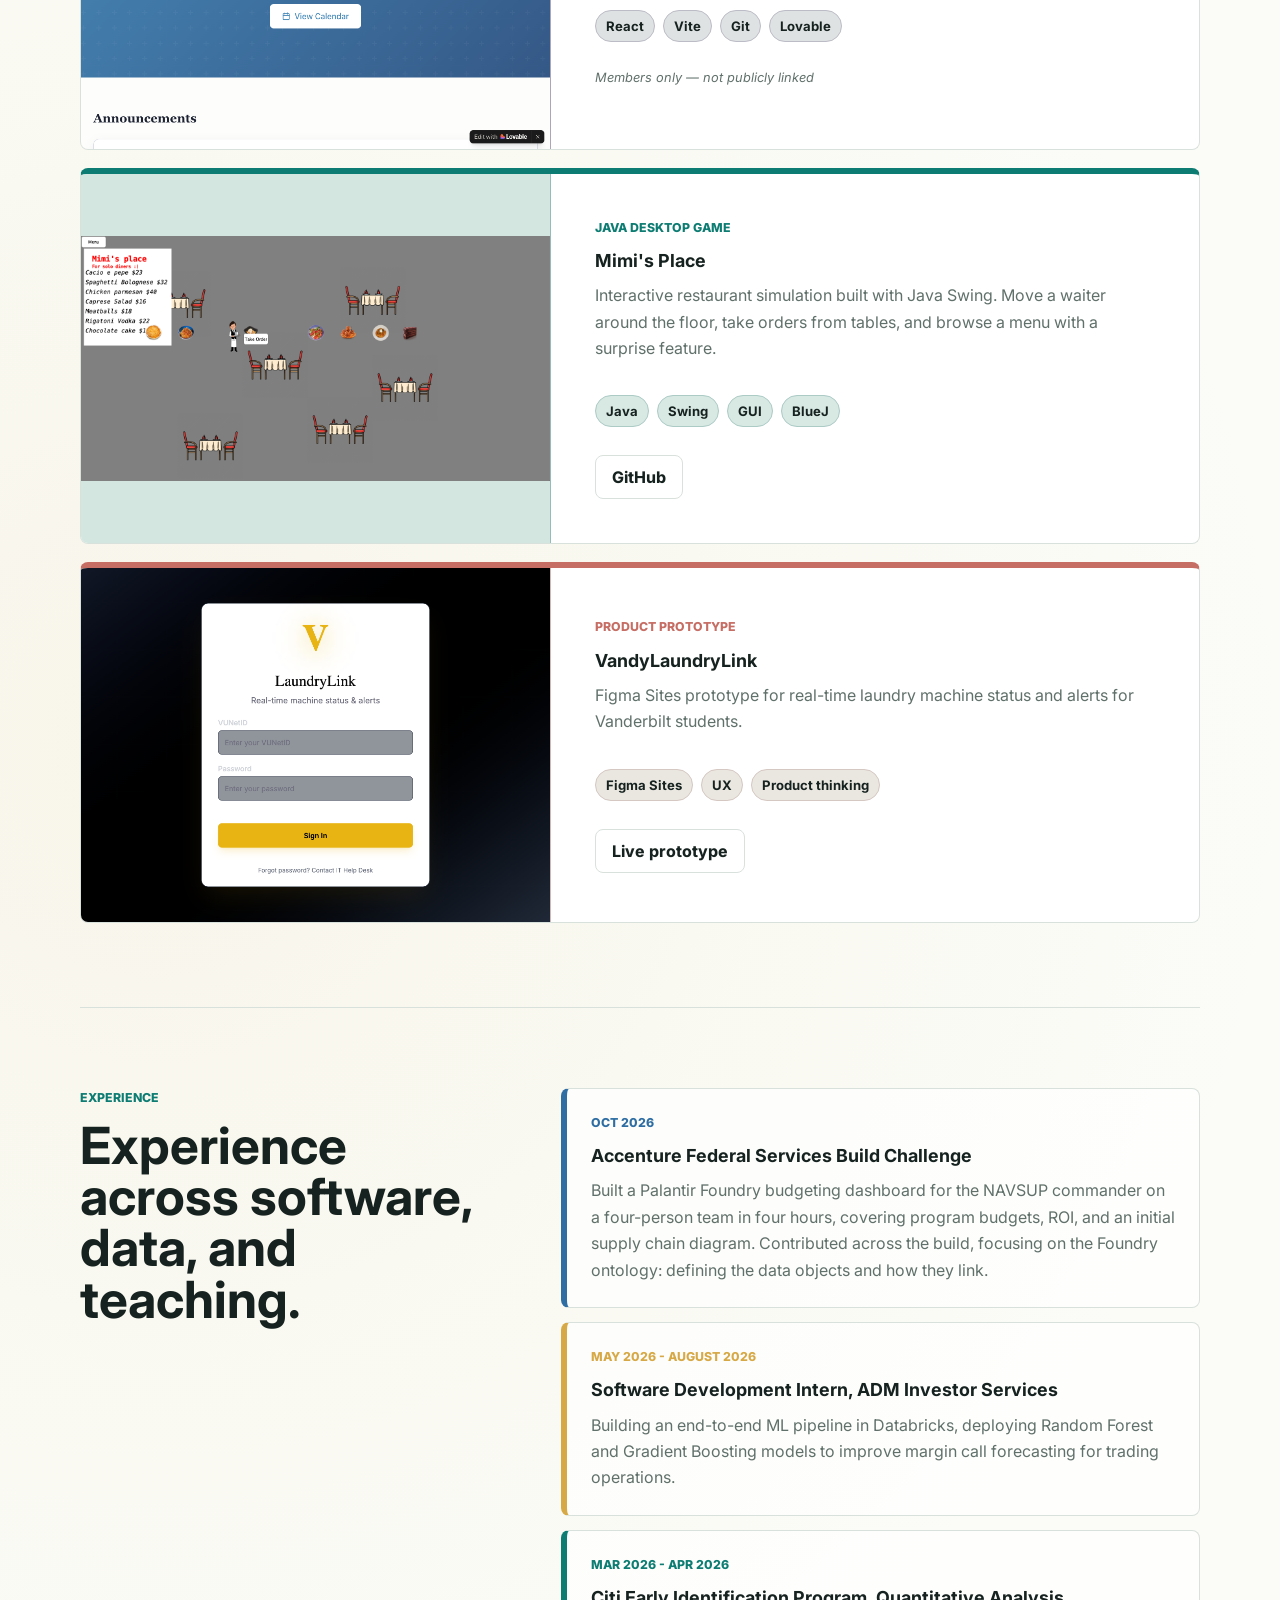
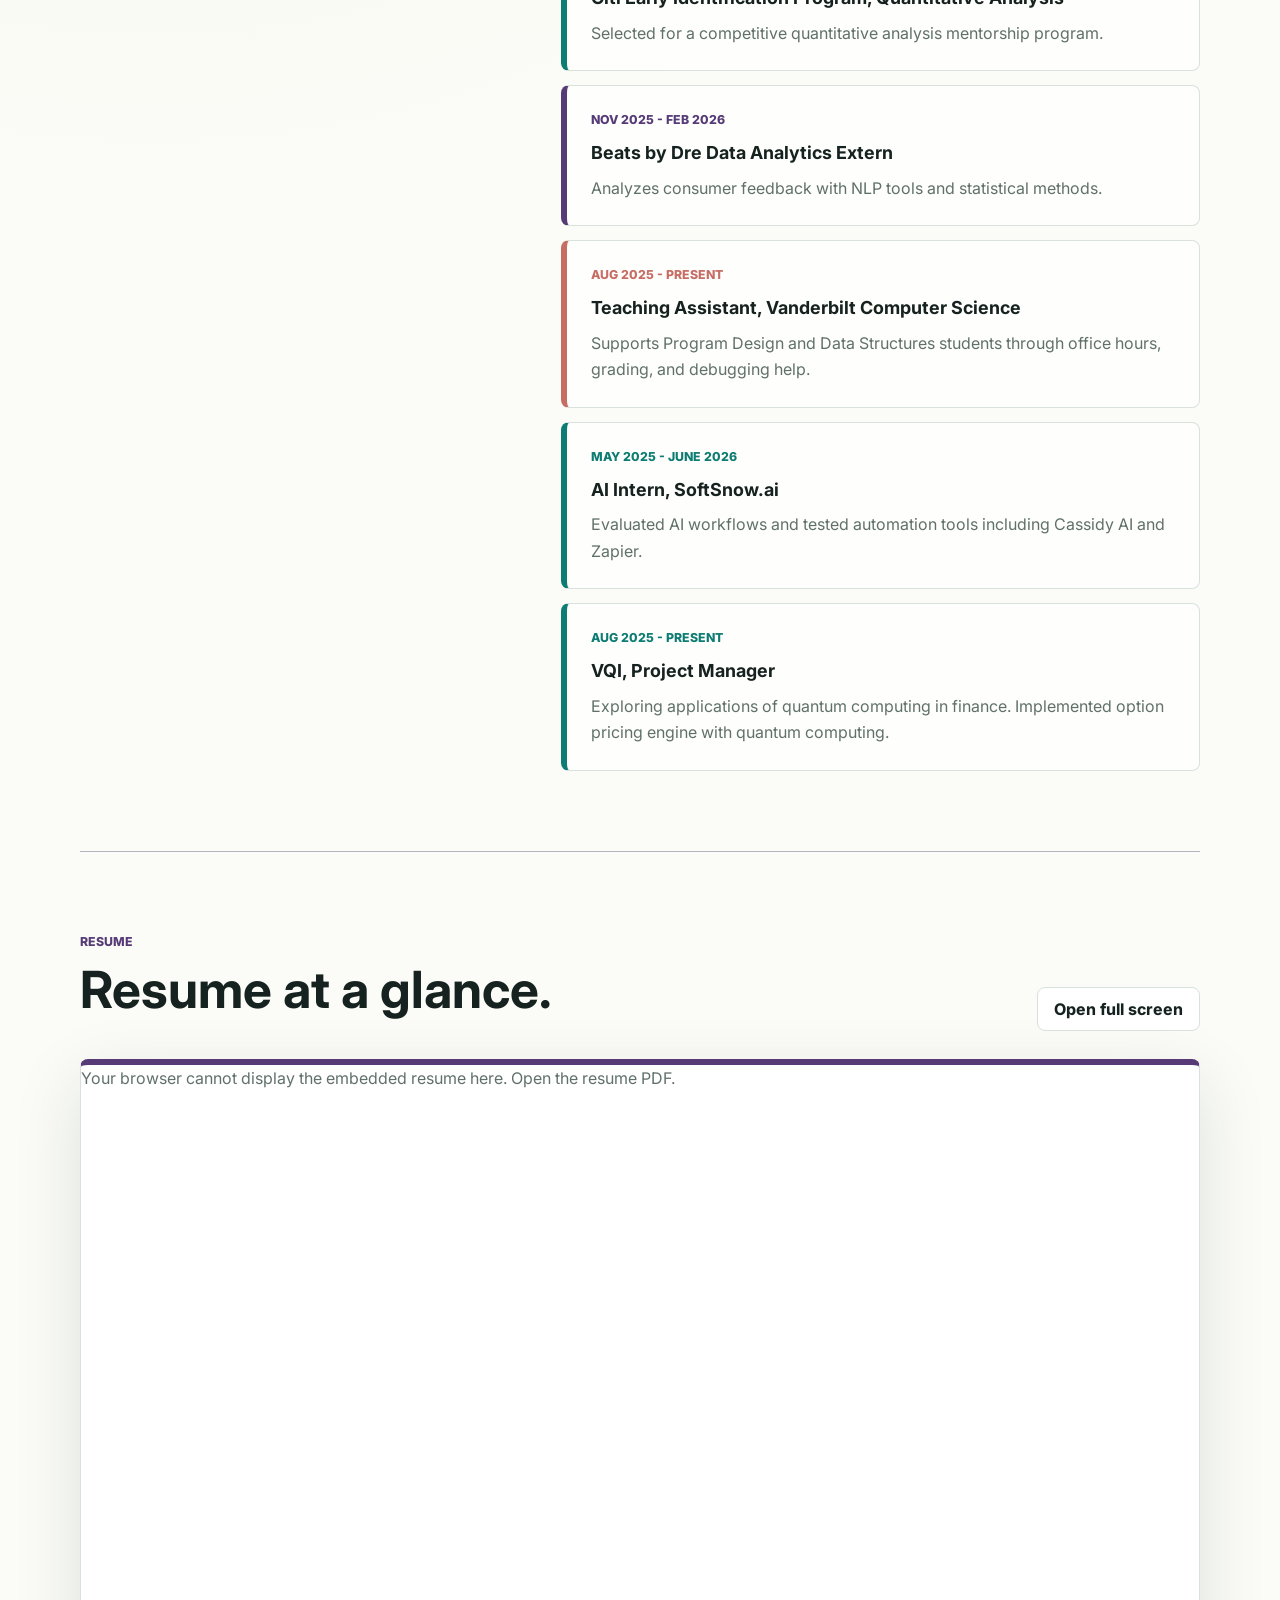
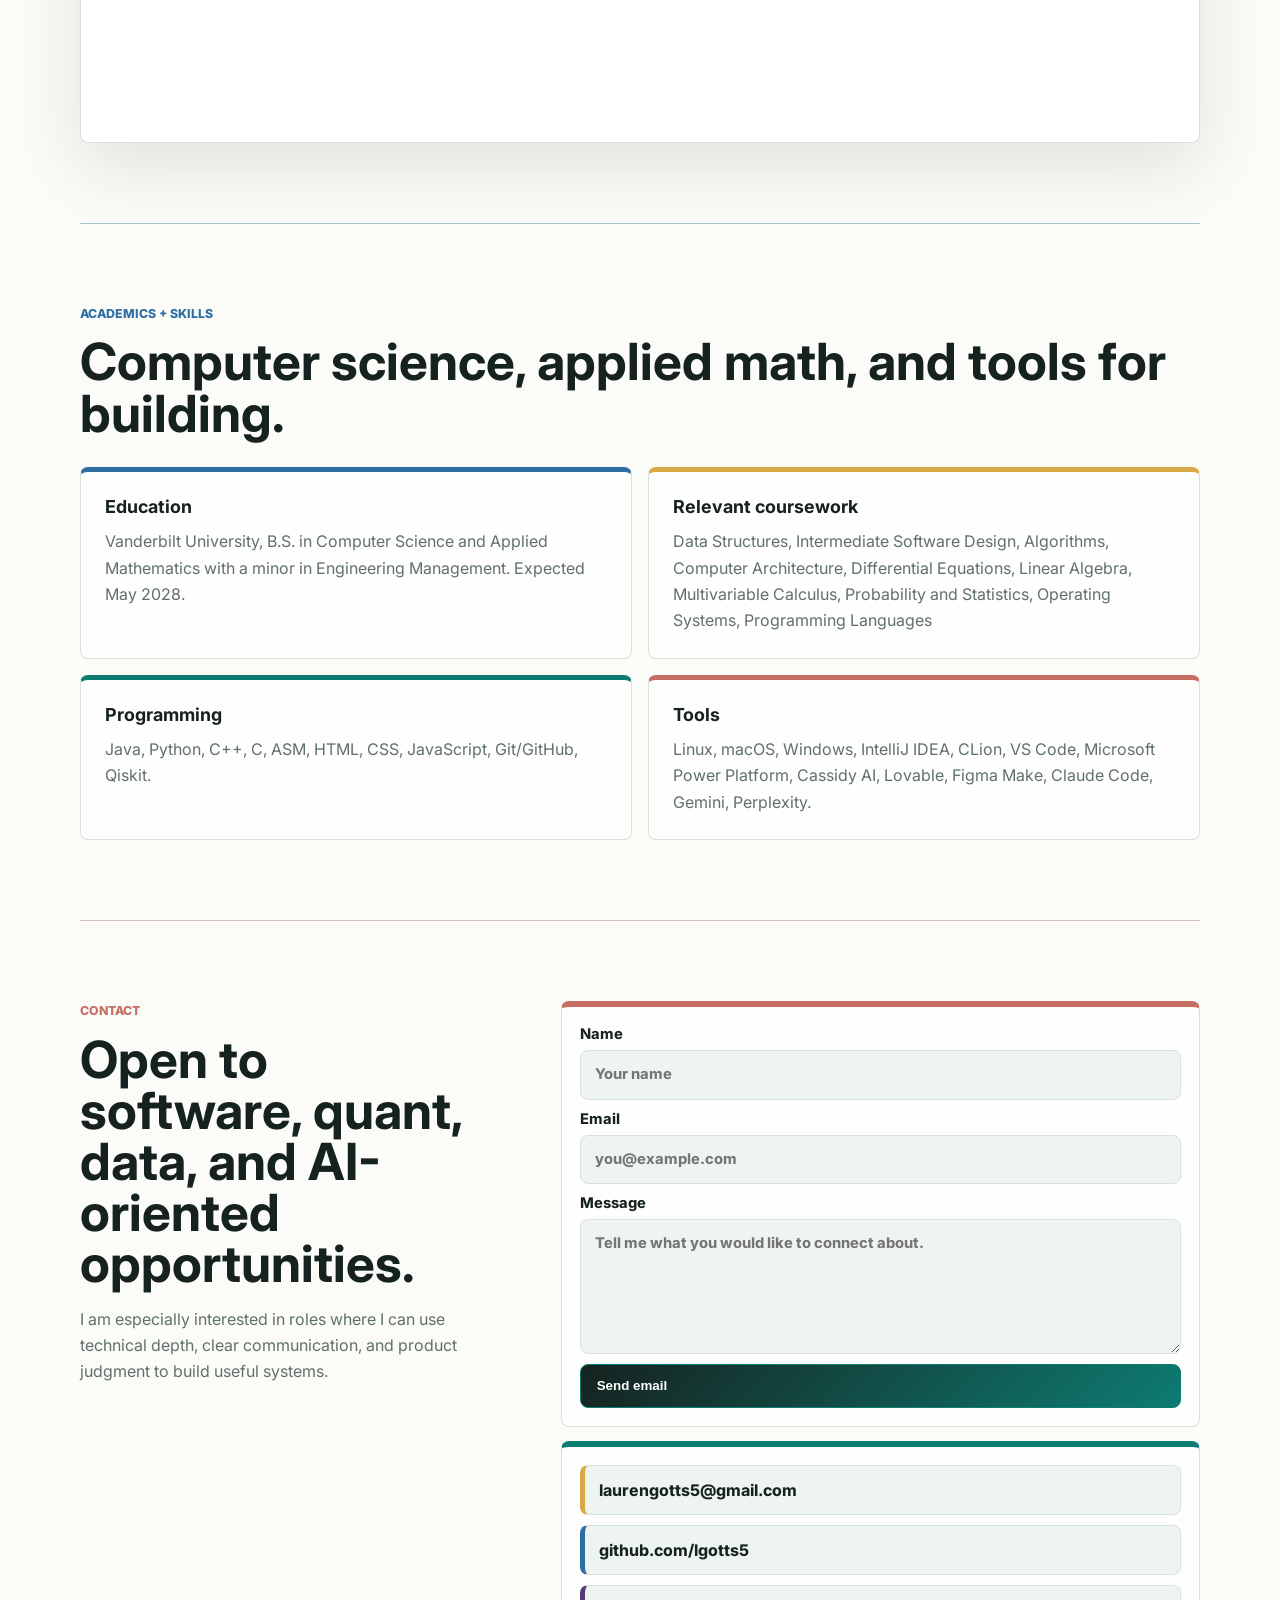
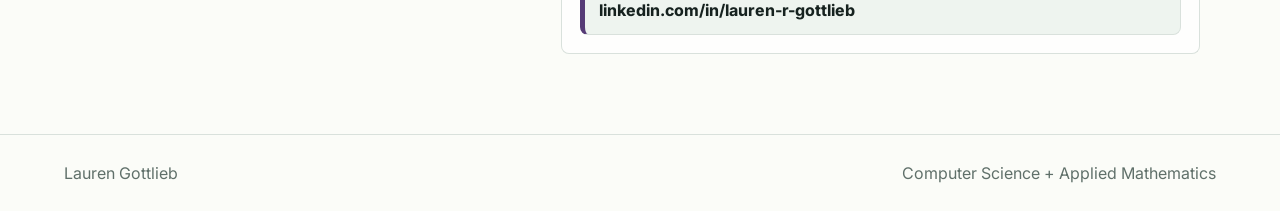
==== commit 568be3a3: "Use wave image as hackathon card visual Co-Authored-By: Claude Opus 5.5 <noreply@anthropic.com>" ====
--- a/index.html
+++ b/index.html
@@ -157,9 +157,6 @@
           <article class="project-card project-navy">
             <div class="project-visual navy-dashboard">
               <span>Navy Budget Dashboard</span>
-              <div class="budget-bars">
-                <i></i><i></i><i></i><i></i><i></i>
-              </div>
             </div>
             <div class="project-content">
               <p class="project-type">Hackathon · Accenture Federal Services Build Challenge</p>
--- a/styles.css
+++ b/styles.css
@@ -486,30 +486,14 @@
 
 .navy-dashboard {
   background:
-    linear-gradient(135deg, rgba(14, 31, 61, 0.96), rgba(47, 110, 163, 0.86)),
-    #0e1f3d;
-}
-
-.budget-bars {
-  position: absolute;
-  inset: auto 32px 28px;
-  display: flex;
-  align-items: flex-end;
-  gap: 10px;
-  height: 64px;
-}
-
-.budget-bars i {
-  flex: 1;
-  background: rgba(255, 255, 255, 0.5);
-  border-radius: 6px 6px 0 0;
-}
-
-.budget-bars i:nth-child(1) { height: 45%; }
-.budget-bars i:nth-child(2) { height: 70%; background: rgba(215, 169, 70, 0.75); }
-.budget-bars i:nth-child(3) { height: 55%; }
-.budget-bars i:nth-child(4) { height: 90%; background: rgba(183, 242, 208, 0.7); }
-.budget-bars i:nth-child(5) { height: 62%; }
+    linear-gradient(180deg, rgba(0, 0, 0, 0.15), rgba(0, 0, 0, 0.35)),
+    url("assets/afs-build-challenge.webp") center / cover no-repeat,
+    #0b0b1a;
+}
+
+.navy-dashboard span {
+  text-shadow: 0 2px 18px rgba(0, 0, 0, 0.6);
+}
 
 .project-community {
   --accent: var(--plum);
